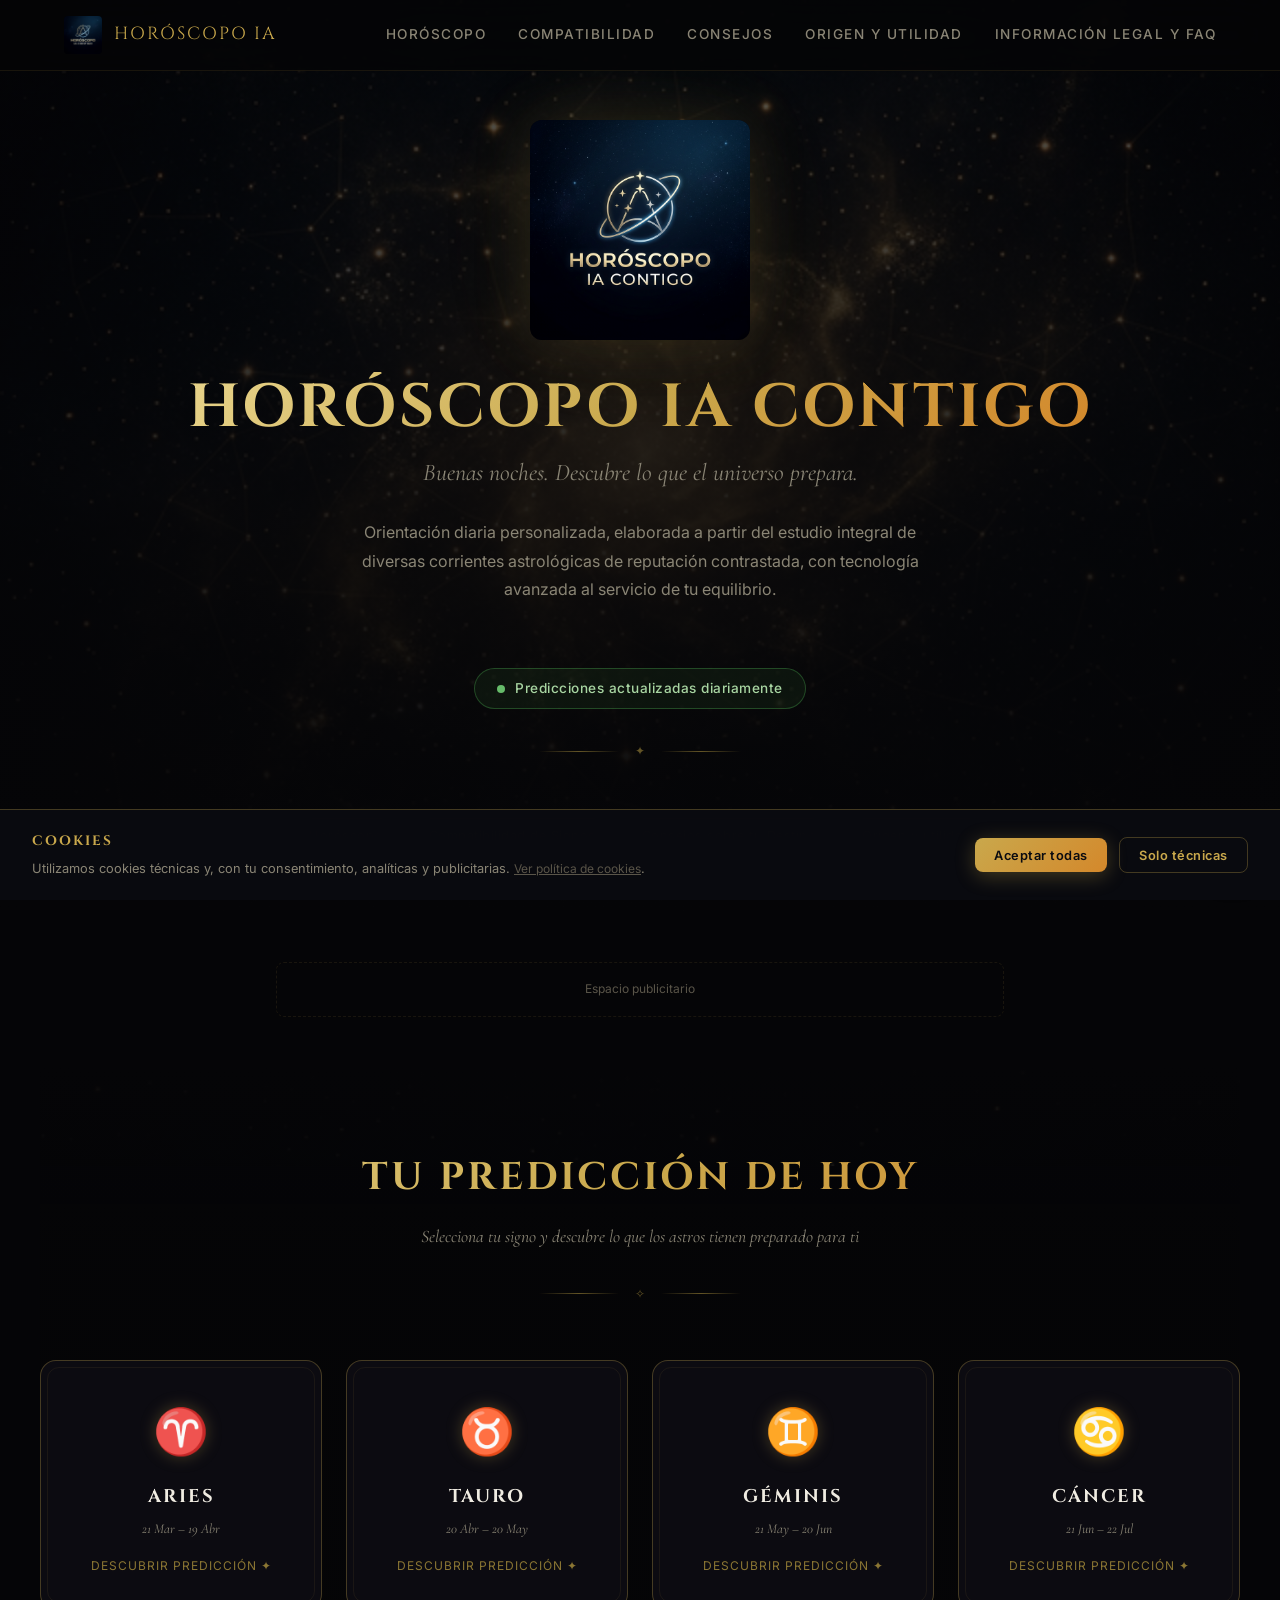
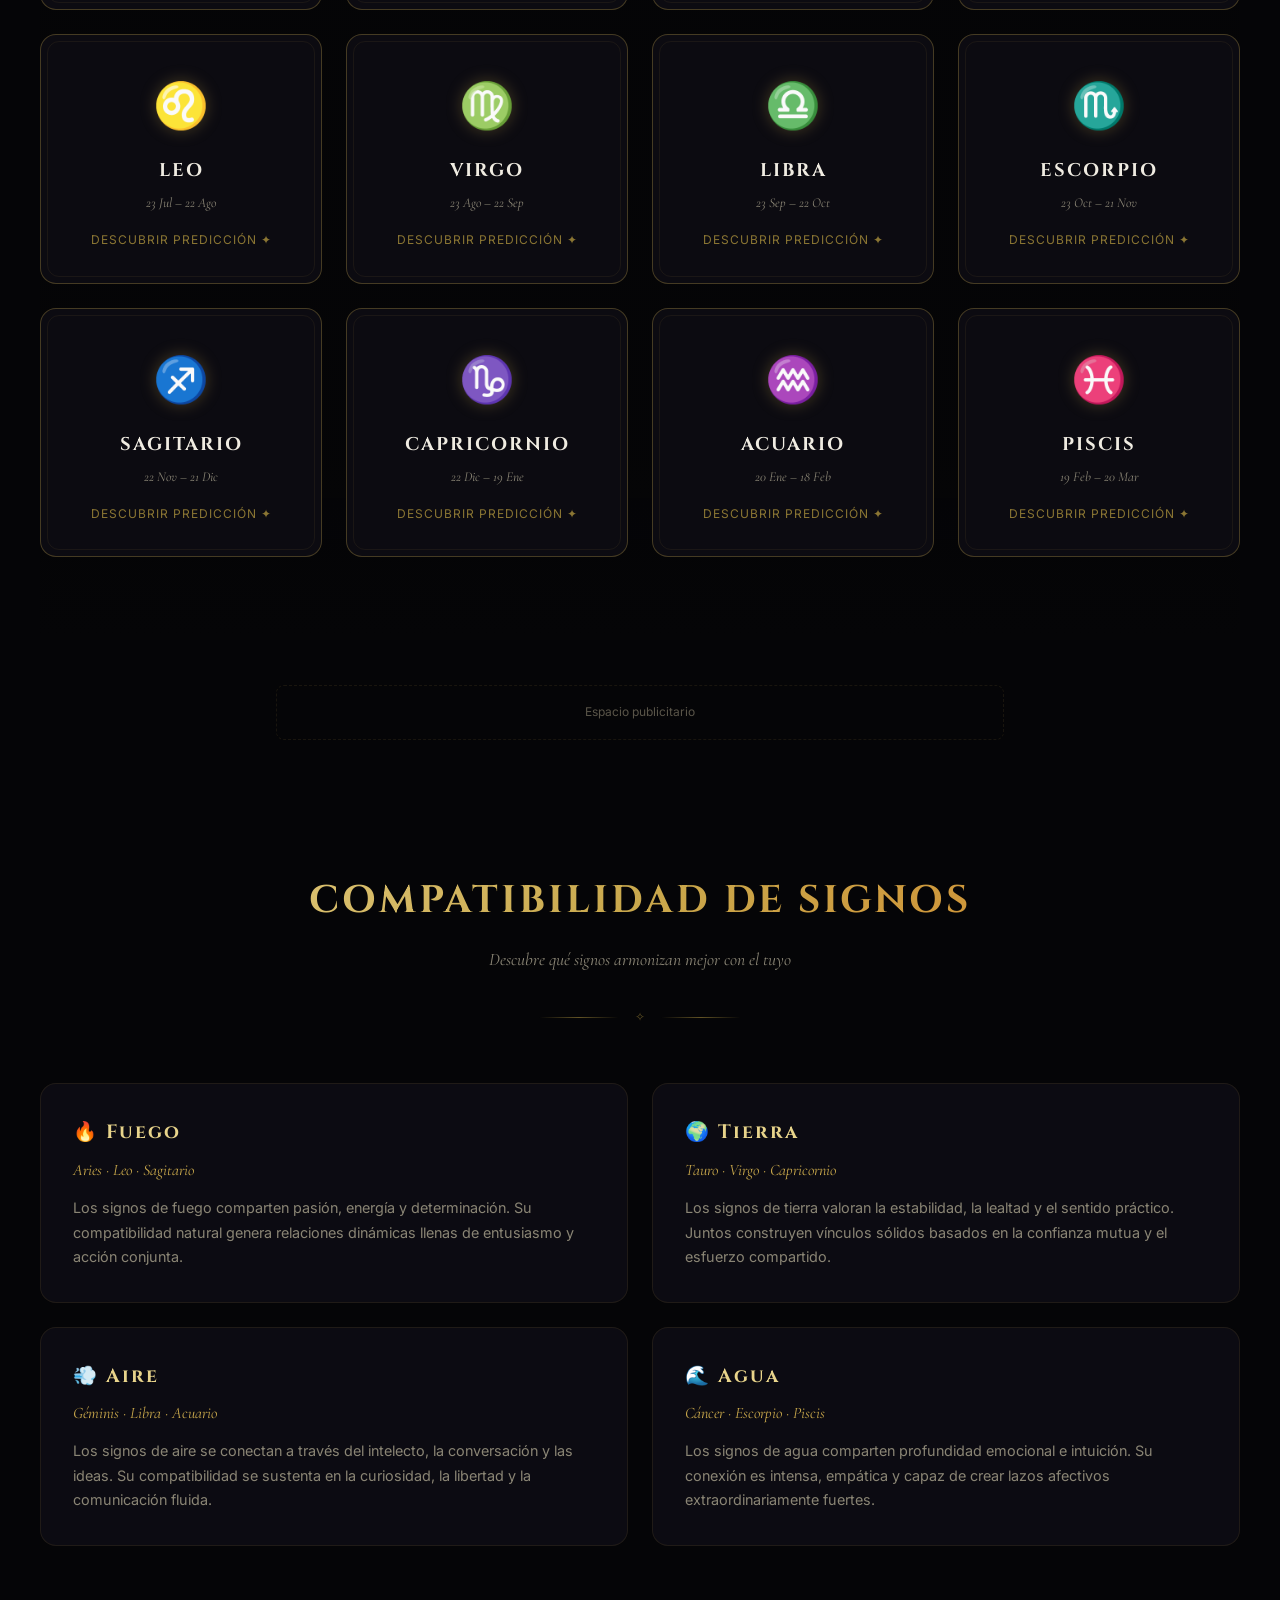
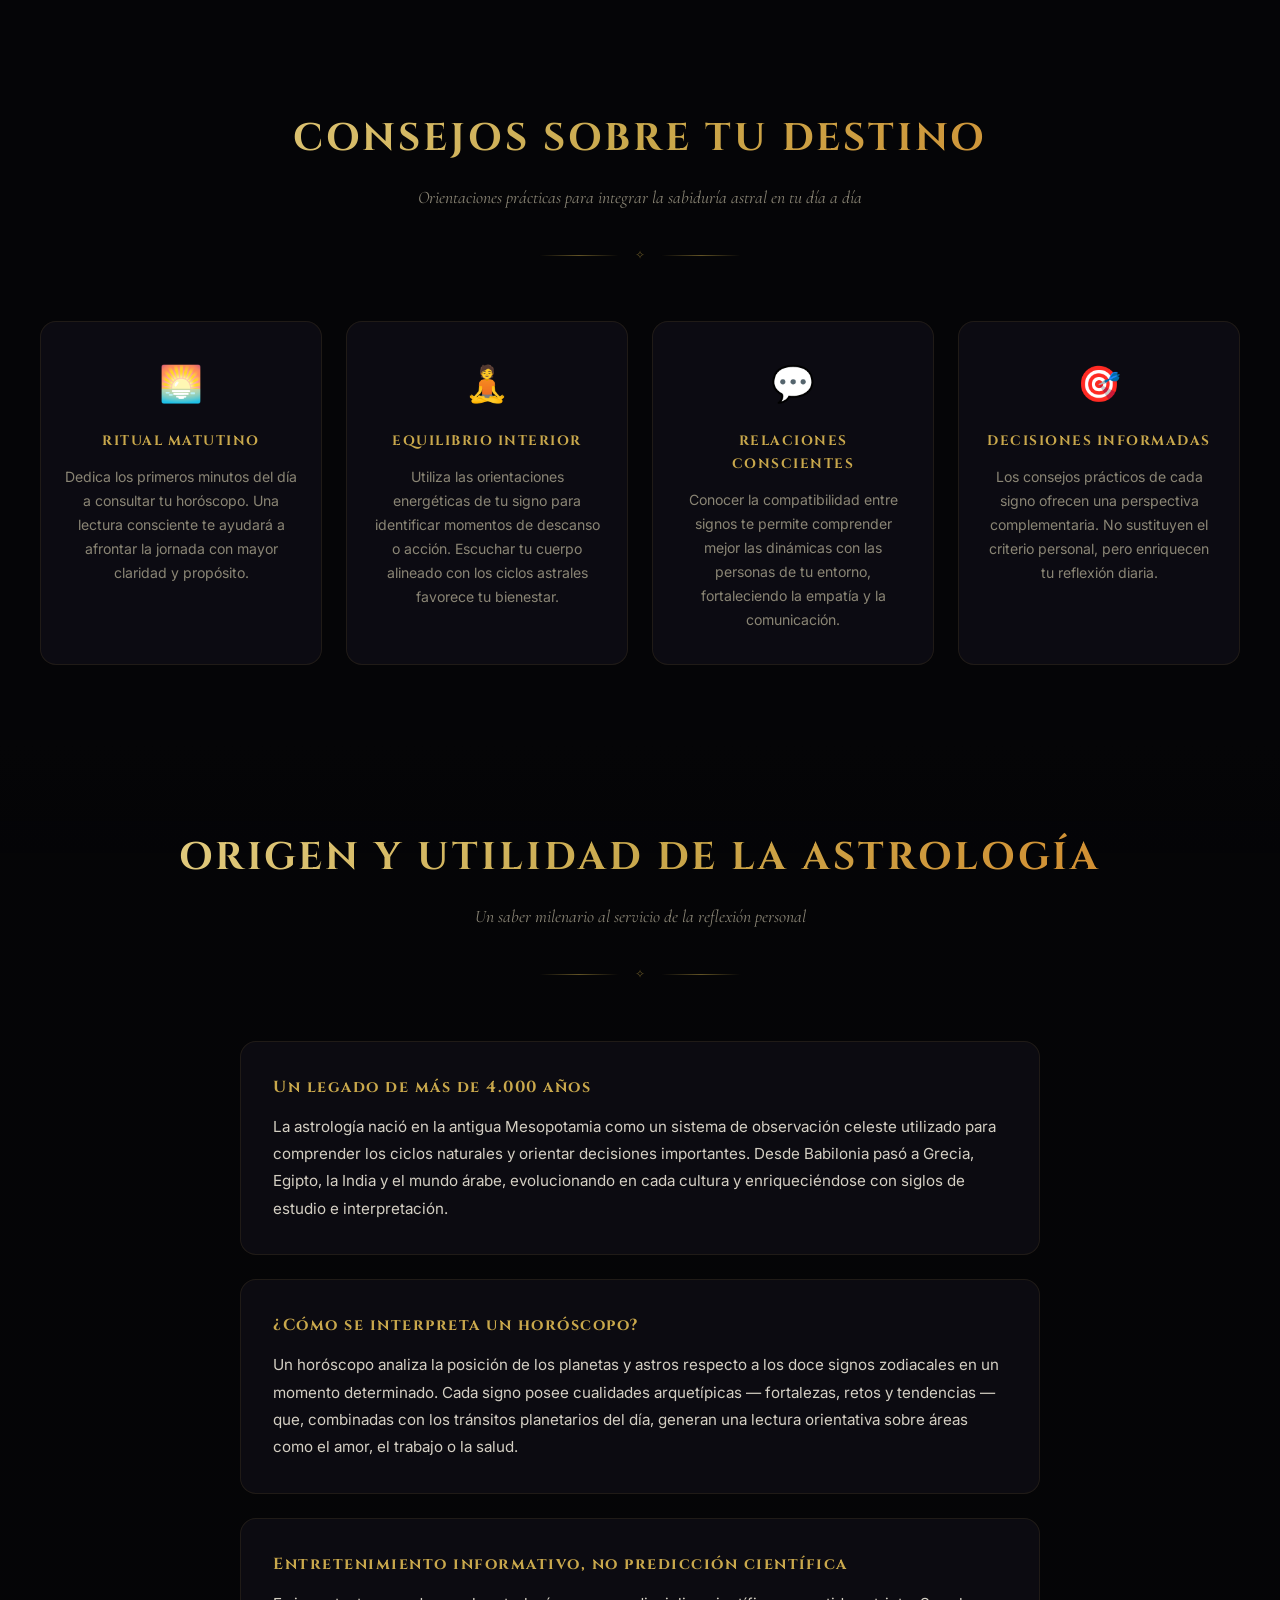
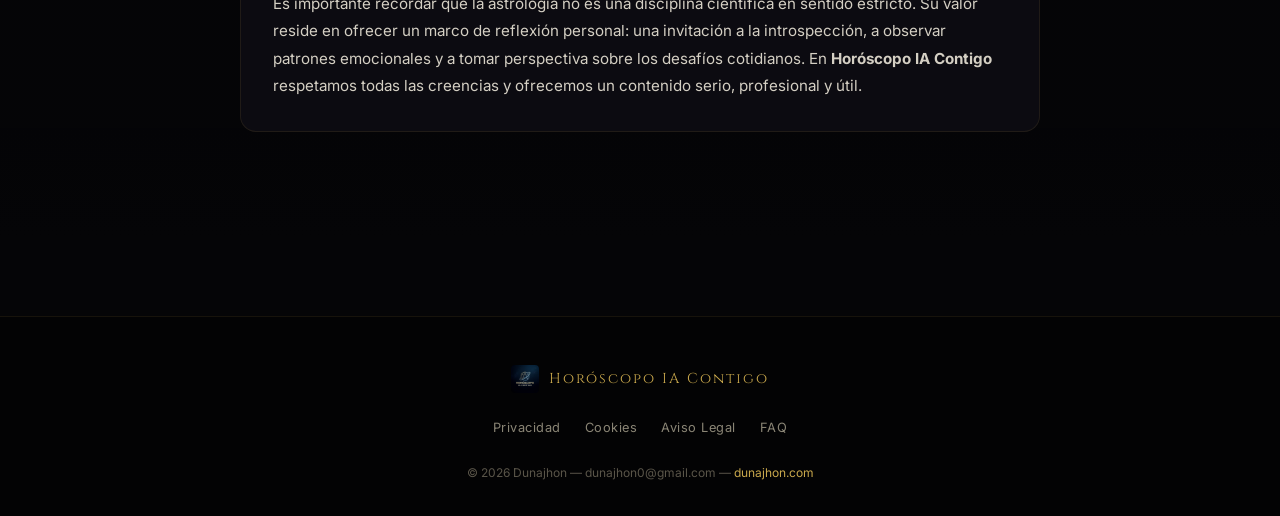
==== index.html @ eaf27533 "Update site files" ====
<!DOCTYPE html>
<html lang="es">

<head>
    <meta charset="UTF-8">
    <meta name="viewport" content="width=device-width, initial-scale=1.0">
    <title>Horóscopo IA Contigo — Tu predicción diaria con inteligencia artificial</title>

    <!-- SEO Meta Tags -->
    <meta name="description"
        content="Descubre tu horóscopo diario con Horóscopo IA Contigo. Predicciones serias de amor, trabajo y salud generadas con inteligencia artificial. Busca tu compatibilidad de signos y consejos sobre tu destino.">
    <meta name="keywords"
        content="horóscopo diario, horóscopo IA, astrología diaria, horóscopo hoy, busca tu compatibilidad de signos, descubre tu futuro ahora, consejos sobre tu destino, predicción horóscopo">
    <meta name="author" content="Dunajhon">
    <meta name="robots" content="index, follow">

    <!-- Open Graph -->
    <meta property="og:title" content="Horóscopo IA Contigo — Descubre tu futuro ahora">
    <meta property="og:description"
        content="Predicciones diarias de amor, trabajo y salud con inteligencia artificial. Busca tu compatibilidad de signos y consejos sobre tu destino.">
    <meta property="og:image" content="https://www.dunajhon.com/assets/images/logo.png">
    <meta property="og:url" content="https://www.dunajhon.com/">
    <meta property="og:type" content="website">
    <meta property="og:locale" content="es_ES">

    <!-- Schema.org JSON-LD -->
    <script type="application/ld+json">
    {
      "@context": "https://schema.org",
      "@type": "WebSite",
      "name": "Horóscopo IA Contigo",
      "url": "https://www.dunajhon.com/",
      "description": "Descubre tu horóscopo diario con predicciones serias de amor, trabajo y salud generadas con inteligencia artificial.",
      "author": { "@type": "Person", "name": "Dunajhon" },
      "potentialAction": {
        "@type": "SearchAction",
        "target": "https://www.dunajhon.com/?s={search_term_string}",
        "query-input": "required name=search_term_string"
      }
    }
    </script>

    <!-- CSS -->
    <link rel="stylesheet" href="assets/css/styles.css">

    <!-- AdSense Placeholder -->
    <!-- <script async src="https://pagead2.googlesyndication.com/pagead/js/adsbygoogle.js?client=ca-pub-3779816940145698" crossorigin="anonymous"></script> -->
</head>

<body>

    <!-- ═══ ANIMATED BACKGROUND ═══ -->
    <div class="page-bg">
        <div class="stars-layer"></div>
        <div class="nebula nebula-1"></div>
        <div class="nebula nebula-2"></div>
        <div class="nebula nebula-3"></div>
    </div>

    <!-- ═══ NAVIGATION ═══ -->
    <header class="site-nav" role="banner">
        <div class="container nav-inner">
            <a href="index.html" class="nav-brand" aria-label="Inicio">
                <img src="assets/images/logo.png" alt="Horóscopo IA Contigo">
                <span>Horóscopo IA</span>
            </a>
            <button class="nav-toggle" id="nav-toggle" aria-label="Abrir menú" aria-expanded="false">☰</button>
            <nav class="nav-links" id="nav-links" aria-label="Navegación principal">
                <a href="#horoscopo">Horóscopo</a>
                <a href="#compatibilidad">Compatibilidad</a>
                <a href="#consejos">Consejos</a>
                <a href="#astrologia">Origen y utilidad</a>
                <a href="faq.html">Información legal y FAQ</a>
            </nav>
        </div>
    </header>

    <!-- ═══ HERO ═══ -->
    <section class="hero" id="hero">
        <img src="assets/images/logo.png" alt="Horóscopo IA Contigo — Logo" class="hero-logo">
        <h1 class="hero-title gold-text">Horóscopo IA Contigo</h1>
        <p class="hero-subtitle" id="dynamic-greeting">Bienvenido a tu espacio astral.</p>
        <p class="hero-desc">
            Orientación diaria personalizada, elaborada a partir del estudio integral de diversas corrientes
            astrológicas de reputación contrastada, con tecnología avanzada al servicio de tu equilibrio.
        </p>
        <div class="daily-badge">
            <span class="badge-dot"></span>
            Predicciones actualizadas diariamente
        </div>
        <div class="ornate-divider">✦</div>
        <div class="keywords-strip">
            <a href="#horoscopo" class="keyword-tag">Horóscopo</a>
            <a href="#compatibilidad" class="keyword-tag">Compatibilidad de Signos</a>
            <a href="#consejos" class="keyword-tag">Consejos sobre tu Destino</a>
            <a href="#astrologia" class="keyword-tag">Origen y utilidad</a>
        </div>
    </section>

    <!-- ═══ AD SLOT ═══ -->
    <div class="ad-slot" aria-hidden="true">Espacio publicitario</div>

    <!-- ═══ HOROSCOPE GRID ═══ -->
    <section class="zodiac-section container" id="horoscopo">
        <div class="section-header">
            <h2 class="gold-text">Tu Predicción de Hoy</h2>
            <p>Selecciona tu signo y descubre lo que los astros tienen preparado para ti</p>
            <div class="ornate-divider">✧</div>
        </div>
        <div class="zodiac-grid" id="zodiac-grid">
            <div class="loading-text">Alineando los astros…</div>
        </div>
    </section>

    <!-- ═══ AD SLOT ═══ -->
    <div class="ad-slot" aria-hidden="true">Espacio publicitario</div>

    <!-- ═══ COMPATIBILIDAD ═══ -->
    <section class="compat-section container" id="compatibilidad">
        <div class="section-header">
            <h2 class="gold-text">Compatibilidad de Signos</h2>
            <p>Descubre qué signos armonizan mejor con el tuyo</p>
            <div class="ornate-divider">✧</div>
        </div>
        <div class="compat-grid">
            <div class="compat-card">
                <h3>🔥 Fuego</h3>
                <p class="compat-signs">Aries · Leo · Sagitario</p>
                <p>Los signos de fuego comparten pasión, energía y determinación. Su compatibilidad natural genera
                    relaciones dinámicas llenas de entusiasmo y acción conjunta.</p>
            </div>
            <div class="compat-card">
                <h3>🌍 Tierra</h3>
                <p class="compat-signs">Tauro · Virgo · Capricornio</p>
                <p>Los signos de tierra valoran la estabilidad, la lealtad y el sentido práctico. Juntos construyen
                    vínculos sólidos basados en la confianza mutua y el esfuerzo compartido.</p>
            </div>
            <div class="compat-card">
                <h3>💨 Aire</h3>
                <p class="compat-signs">Géminis · Libra · Acuario</p>
                <p>Los signos de aire se conectan a través del intelecto, la conversación y las ideas. Su compatibilidad
                    se sustenta en la curiosidad, la libertad y la comunicación fluida.</p>
            </div>
            <div class="compat-card">
                <h3>🌊 Agua</h3>
                <p class="compat-signs">Cáncer · Escorpio · Piscis</p>
                <p>Los signos de agua comparten profundidad emocional e intuición. Su conexión es intensa, empática y
                    capaz de crear lazos afectivos extraordinariamente fuertes.</p>
            </div>
        </div>
    </section>

    <!-- ═══ CONSEJOS & DESTINO ═══ -->
    <section class="advice-section container" id="consejos">
        <div class="section-header">
            <h2 class="gold-text">Consejos sobre tu Destino</h2>
            <p>Orientaciones prácticas para integrar la sabiduría astral en tu día a día</p>
            <div class="ornate-divider">✧</div>
        </div>
        <div class="advice-grid">
            <div class="advice-card">
                <span class="advice-icon">🌅</span>
                <h4>Ritual Matutino</h4>
                <p>Dedica los primeros minutos del día a consultar tu horóscopo. Una lectura consciente te ayudará a
                    afrontar la jornada con mayor claridad y propósito.</p>
            </div>
            <div class="advice-card">
                <span class="advice-icon">🧘</span>
                <h4>Equilibrio Interior</h4>
                <p>Utiliza las orientaciones energéticas de tu signo para identificar momentos de descanso o acción.
                    Escuchar tu cuerpo alineado con los ciclos astrales favorece tu bienestar.</p>
            </div>
            <div class="advice-card">
                <span class="advice-icon">💬</span>
                <h4>Relaciones Conscientes</h4>
                <p>Conocer la compatibilidad entre signos te permite comprender mejor las dinámicas con las personas de
                    tu entorno, fortaleciendo la empatía y la comunicación.</p>
            </div>
            <div class="advice-card">
                <span class="advice-icon">🎯</span>
                <h4>Decisiones Informadas</h4>
                <p>Los consejos prácticos de cada signo ofrecen una perspectiva complementaria. No sustituyen el
                    criterio personal, pero enriquecen tu reflexión diaria.</p>
            </div>
        </div>
    </section>

    <!-- ═══ ASTROLOGÍA: ORIGEN Y UTILIDAD ═══ -->
    <section class="astrology-section" id="astrologia">
        <div class="container">
            <div class="section-header">
                <h2 class="gold-text">Origen y Utilidad de la Astrología</h2>
                <p>Un saber milenario al servicio de la reflexión personal</p>
                <div class="ornate-divider">✧</div>
            </div>
            <div class="astrology-content">
                <div class="astrology-block">
                    <h3>Un legado de más de 4.000 años</h3>
                    <p>La astrología nació en la antigua Mesopotamia como un sistema de observación celeste utilizado
                        para comprender los ciclos naturales y orientar decisiones importantes. Desde Babilonia pasó a
                        Grecia, Egipto, la India y el mundo árabe, evolucionando en cada cultura y enriqueciéndose con
                        siglos de estudio e interpretación.</p>
                </div>
                <div class="astrology-block">
                    <h3>¿Cómo se interpreta un horóscopo?</h3>
                    <p>Un horóscopo analiza la posición de los planetas y astros respecto a los doce signos zodiacales
                        en un momento determinado. Cada signo posee cualidades arquetípicas — fortalezas, retos y
                        tendencias — que, combinadas con los tránsitos planetarios del día, generan una lectura
                        orientativa sobre áreas como el amor, el trabajo o la salud.</p>
                </div>
                <div class="astrology-block">
                    <h3>Entretenimiento informativo, no predicción científica</h3>
                    <p>Es importante recordar que la astrología no es una disciplina científica en sentido estricto. Su
                        valor reside en ofrecer un marco de reflexión personal: una invitación a la introspección, a
                        observar patrones emocionales y a tomar perspectiva sobre los desafíos cotidianos. En
                        <strong>Horóscopo IA Contigo</strong> respetamos todas las creencias y ofrecemos un contenido
                        serio, profesional y útil.
                    </p>
                </div>
            </div>
        </div>
    </section>

    <!-- ═══ HOROSCOPE MODAL ═══ -->
    <div id="horoscope-modal" class="modal-overlay hidden" role="dialog" aria-hidden="true"
        aria-label="Lectura del horóscopo">
        <div class="modal-panel ornate-frame">
            <button class="modal-close" id="close-modal" aria-label="Cerrar">✕</button>
            <div class="modal-head">
                <span class="modal-sign-icon" id="modal-icon"></span>
                <h2 class="gold-text" id="modal-sign-name">Signo</h2>
                <div class="modal-date-str" id="modal-date">Fecha</div>
            </div>
            <div id="modal-body">
                <!-- Injected by JS -->
            </div>
            <div class="modal-footer-actions">
                <button class="btn btn-ghost" id="check-compatibility">✦ Ver compatibilidad (Próximamente)</button>
            </div>
        </div>
    </div>

    <!-- ═══ AUDIO PLAYER (expanded panel) ═══ -->
    <div class="music-panel" id="music-panel">
        <button class="music-panel-toggle" id="music-panel-toggle" aria-label="Abrir reproductor" title="Reproductor">
            <svg xmlns="http://www.w3.org/2000/svg" width="20" height="20" viewBox="0 0 24 24" fill="none"
                stroke="currentColor" stroke-width="2" stroke-linecap="round" stroke-linejoin="round">
                <path d="M9 18V5l12-2v13" />
                <circle cx="6" cy="18" r="3" />
                <circle cx="18" cy="16" r="3" />
            </svg>
        </button>
        <div class="music-panel-body" id="music-panel-body">
            <div class="music-info">
                <span class="music-track-name">Frozen — Ambiente</span>
            </div>
            <div class="music-controls">
                <button class="music-play-btn" id="music-toggle" aria-label="Reproducir">
                    <svg id="music-icon-play" xmlns="http://www.w3.org/2000/svg" width="22" height="22"
                        viewBox="0 0 24 24" fill="currentColor" stroke="none">
                        <polygon points="5 3 19 12 5 21 5 3" />
                    </svg>
                    <svg id="music-icon-pause" xmlns="http://www.w3.org/2000/svg" width="22" height="22"
                        viewBox="0 0 24 24" fill="currentColor" stroke="none" style="display:none">
                        <rect x="6" y="4" width="4" height="16" />
                        <rect x="14" y="4" width="4" height="16" />
                    </svg>
                </button>
                <div class="music-volume">
                    <svg xmlns="http://www.w3.org/2000/svg" width="16" height="16" viewBox="0 0 24 24" fill="none"
                        stroke="currentColor" stroke-width="2" stroke-linecap="round" stroke-linejoin="round">
                        <polygon points="11 5 6 9 2 9 2 15 6 15 11 19 11 5" />
                        <path d="M19.07 4.93a10 10 0 0 1 0 14.14" />
                        <path d="M15.54 8.46a5 5 0 0 1 0 7.07" />
                    </svg>
                    <input type="range" id="volume-slider" min="0" max="100" value="35" class="volume-range"
                        aria-label="Volumen">
                </div>
            </div>
        </div>
    </div>
    <audio id="ambient-audio" preload="metadata" loop>
        <source src="assets/audio/Frozen.mp3" type="audio/mpeg">
    </audio>

    <!-- ═══ COOKIE BANNER ═══ -->
    <div id="cookie-banner" class="cookie-banner hidden" role="alert">
        <div class="cookie-text">
            <h4>COOKIES</h4>
            <p>Utilizamos cookies técnicas y, con tu consentimiento, analíticas y publicitarias. <a href="cookies.html"
                    class="cookie-link">Ver política de cookies</a>.</p>
        </div>
        <div class="cookie-actions">
            <button class="btn btn-gold" id="accept-cookies">Aceptar todas</button>
            <button class="btn btn-ghost" id="reject-cookies">Solo técnicas</button>
        </div>
    </div>

    <!-- ═══ FOOTER ═══ -->
    <footer class="site-footer" id="footer">
        <div class="container footer-inner">
            <div class="footer-brand">
                <img src="assets/images/logo.png" alt="Logo">
                <span>Horóscopo IA Contigo</span>
            </div>
            <nav class="footer-nav" aria-label="Enlaces legales">
                <a href="privacidad.html">Privacidad</a>
                <a href="cookies.html">Cookies</a>
                <a href="aviso-legal.html">Aviso Legal</a>
                <a href="faq.html">FAQ</a>
            </nav>
            <p class="footer-copy">&copy; <span id="current-year"></span> Dunajhon — dunajhon0@gmail.com — <a
                    href="https://www.dunajhon.com">dunajhon.com</a></p>
        </div>
    </footer>

    <!-- Scripts -->
    <script src="assets/js/horoscope.js"></script>
    <script src="assets/js/app.js"></script>
</body>

</html>
---- assets/css/styles.css ----
/*
 * ════════════════════════════════════════════════════════════════
 * Horóscopo IA Contigo — Premium Stylesheet
 * Aesthetic: Dark mystical, gold/amber accents, ornate borders,
 * constellation graphics, tarot-card UI panels.
 * Inspired by: entorno.png, entorno2.png, entorno3.png
 * ════════════════════════════════════════════════════════════════
 */

/* ── Google Fonts Import ─────────────────────────────────────── */
@import url('https://fonts.googleapis.com/css2?family=Cinzel:wght@400;600;700&family=Cormorant+Garamond:ital,wght@0,400;0,600;0,700;1,400&family=Inter:wght@300;400;500;600&display=swap');

/* ── CSS Custom Properties ────────────────────────────────────── */
:root {
    /* Backgrounds */
    --bg-void: #050507;
    --bg-deep: #0a0b10;
    --bg-card: rgba(15, 14, 20, 0.85);
    --bg-card-hover: rgba(25, 22, 35, 0.95);
    --bg-glass: rgba(20, 18, 28, 0.7);

    /* Gold / Amber Palette (inspired by references) */
    --gold: #c9a84c;
    --gold-light: #e8d48b;
    --gold-dim: #8b7633;
    --amber: #d4882b;
    --amber-glow: rgba(212, 136, 43, 0.25);
    --orange-accent: #e8923a;

    /* Text */
    --text-bright: #f0ece2;
    --text-primary: #d4cfc3;
    --text-muted: #8a8575;
    --text-dim: #5a5549;

    /* Borders */
    --border-gold: rgba(201, 168, 76, 0.3);
    --border-subtle: rgba(201, 168, 76, 0.1);
    --border-ornate: rgba(201, 168, 76, 0.5);

    /* Fonts */
    --font-display: 'Cinzel', serif;
    --font-serif: 'Cormorant Garamond', serif;
    --font-body: 'Inter', sans-serif;

    /* Transitions */
    --ease-out: cubic-bezier(0.25, 0.8, 0.25, 1);
    --transition: all 0.4s var(--ease-out);
}

/* ── Reset ──────────────────────────────────────────────────── */
*,
*::before,
*::after {
    margin: 0;
    padding: 0;
    box-sizing: border-box;
}

html {
    scroll-behavior: smooth;
}

body {
    font-family: var(--font-body);
    background: var(--bg-void);
    color: var(--text-primary);
    line-height: 1.7;
    overflow-x: hidden;
    -webkit-font-smoothing: antialiased;
    -moz-osx-font-smoothing: grayscale;
}

a {
    color: var(--gold);
    text-decoration: none;
    transition: color 0.3s;
}

a:hover {
    color: var(--gold-light);
}

img {
    max-width: 100%;
    height: auto;
}

ul {
    list-style: none;
}

/* ── Utilities ─────────────────────────────────────────────── */
.container {
    max-width: 1200px;
    margin: 0 auto;
    padding: 0 1.5rem;
}

.text-center {
    text-align: center;
}

.hidden {
    display: none !important;
}

.sr-only {
    position: absolute;
    width: 1px;
    height: 1px;
    padding: 0;
    margin: -1px;
    overflow: hidden;
    clip: rect(0, 0, 0, 0);
    border: 0;
}

/* ── Animated background ──────────────────────────────────── */
.page-bg {
    position: fixed;
    inset: 0;
    z-index: -10;
    overflow: hidden;
    background: var(--bg-void);
}

/* Stars Layer */
.stars-layer {
    position: absolute;
    inset: 0;
    background-image:
        radial-gradient(1px 1px at 10% 20%, rgba(232, 210, 139, 0.7) 0%, transparent 100%),
        radial-gradient(1px 1px at 30% 60%, rgba(232, 210, 139, 0.5) 0%, transparent 100%),
        radial-gradient(1.5px 1.5px at 50% 10%, rgba(232, 210, 139, 0.8) 0%, transparent 100%),
        radial-gradient(1px 1px at 70% 80%, rgba(232, 210, 139, 0.4) 0%, transparent 100%),
        radial-gradient(1px 1px at 85% 30%, rgba(232, 210, 139, 0.6) 0%, transparent 100%),
        radial-gradient(1.5px 1.5px at 20% 90%, rgba(232, 210, 139, 0.5) 0%, transparent 100%),
        radial-gradient(1px 1px at 60% 40%, rgba(232, 210, 139, 0.3) 0%, transparent 100%),
        radial-gradient(1px 1px at 90% 55%, rgba(232, 210, 139, 0.6) 0%, transparent 100%),
        radial-gradient(1px 1px at 40% 75%, rgba(232, 210, 139, 0.4) 0%, transparent 100%),
        radial-gradient(1.5px 1.5px at 75% 15%, rgba(232, 210, 139, 0.7) 0%, transparent 100%);
    animation: twinkle 8s ease-in-out infinite alternate;
}

@keyframes twinkle {
    0% {
        opacity: 0.6;
    }

    50% {
        opacity: 1;
    }

    100% {
        opacity: 0.7;
    }
}

/* Nebula Glows */
.nebula {
    position: absolute;
    border-radius: 50%;
    filter: blur(100px);
    pointer-events: none;
}

.nebula-1 {
    width: 600px;
    height: 600px;
    top: -15%;
    left: -10%;
    background: radial-gradient(circle, rgba(201, 168, 76, 0.08), transparent 70%);
}

.nebula-2 {
    width: 500px;
    height: 500px;
    bottom: -10%;
    right: -5%;
    background: radial-gradient(circle, rgba(212, 136, 43, 0.06), transparent 70%);
}

.nebula-3 {
    width: 400px;
    height: 400px;
    top: 40%;
    left: 50%;
    transform: translateX(-50%);
    background: radial-gradient(circle, rgba(201, 168, 76, 0.04), transparent 70%);
}

/* ── Ornate Decorative Corners (inspired by entorno2.png) ─── */
.ornate-frame {
    position: relative;
}

.ornate-frame::before,
.ornate-frame::after {
    content: '✦';
    position: absolute;
    font-size: 0.75rem;
    color: var(--gold-dim);
    opacity: 0.6;
}

.ornate-frame::before {
    top: 8px;
    left: 12px;
}

.ornate-frame::after {
    top: 8px;
    right: 12px;
}

/* ── Gold Gradient Text ──────────────────────────────────── */
.gold-text {
    background: linear-gradient(135deg, var(--gold-light), var(--gold), var(--amber));
    -webkit-background-clip: text;
    -webkit-text-fill-color: transparent;
    background-clip: text;
}

/* ══════════════════════════════════════════════════════════════
   NAVIGATION
   ══════════════════════════════════════════════════════════════ */
.site-nav {
    position: fixed;
    top: 0;
    left: 0;
    right: 0;
    z-index: 100;
    background: rgba(5, 5, 7, 0.85);
    backdrop-filter: blur(20px);
    -webkit-backdrop-filter: blur(20px);
    border-bottom: 1px solid var(--border-subtle);
    transition: background 0.3s;
}

.nav-inner {
    display: flex;
    justify-content: space-between;
    align-items: center;
    height: 70px;
}

.nav-brand {
    display: flex;
    align-items: center;
    gap: 0.75rem;
    text-decoration: none;
}

.nav-brand img {
    height: 38px;
    width: auto;
    border-radius: 4px;
}

.nav-brand span {
    font-family: var(--font-display);
    font-size: 1.1rem;
    color: var(--gold);
    letter-spacing: 2px;
    text-transform: uppercase;
}

.nav-links {
    display: flex;
    gap: 2rem;
    align-items: center;
}

.nav-links a {
    font-family: var(--font-body);
    font-size: 0.85rem;
    font-weight: 500;
    color: var(--text-muted);
    text-transform: uppercase;
    letter-spacing: 1.5px;
    transition: var(--transition);
    position: relative;
}

.nav-links a::after {
    content: '';
    position: absolute;
    bottom: -4px;
    left: 0;
    width: 0%;
    height: 1px;
    background: var(--gold);
    transition: width 0.3s var(--ease-out);
}

.nav-links a:hover {
    color: var(--gold);
}

.nav-links a:hover::after {
    width: 100%;
}

/* Mobile Nav Toggle */
.nav-toggle {
    display: none;
    background: none;
    border: 1px solid var(--border-gold);
    color: var(--gold);
    padding: 0.4rem 0.6rem;
    border-radius: 4px;
    cursor: pointer;
    font-size: 1.2rem;
}

/* ══════════════════════════════════════════════════════════════
   HERO SECTION
   ══════════════════════════════════════════════════════════════ */
.hero {
    min-height: 100vh;
    display: flex;
    flex-direction: column;
    justify-content: center;
    align-items: center;
    text-align: center;
    padding: 120px 1.5rem 60px;
    position: relative;
    background: url('../images/astral-bg.png') center center / cover no-repeat;
}

.hero::before {
    content: '';
    position: absolute;
    inset: 0;
    background: linear-gradient(180deg, rgba(5, 5, 7, 0.65) 0%, rgba(5, 5, 7, 0.85) 50%, var(--bg-void) 100%);
    z-index: 0;
}

.hero>* {
    position: relative;
    z-index: 1;
}

.hero-logo {
    width: 220px;
    height: auto;
    margin-bottom: 2rem;
    border-radius: 12px;
    box-shadow: 0 0 60px rgba(201, 168, 76, 0.15), 0 0 120px rgba(201, 168, 76, 0.05);
    animation: floatLogo 6s ease-in-out infinite;
}

@keyframes floatLogo {

    0%,
    100% {
        transform: translateY(0);
    }

    50% {
        transform: translateY(-12px);
    }
}

.hero-title {
    font-family: var(--font-display);
    font-size: clamp(2.2rem, 5vw, 3.8rem);
    font-weight: 700;
    letter-spacing: 3px;
    text-transform: uppercase;
    line-height: 1.2;
    margin-bottom: 0.5rem;
}

.hero-subtitle {
    font-family: var(--font-serif);
    font-size: clamp(1.1rem, 2.5vw, 1.5rem);
    font-style: italic;
    color: var(--text-muted);
    margin-bottom: 1.5rem;
    font-weight: 400;
}

.hero-desc {
    max-width: 600px;
    font-size: 1rem;
    color: var(--text-muted);
    margin-bottom: 2.5rem;
    line-height: 1.8;
}

/* Ornate Divider */
.ornate-divider {
    display: flex;
    align-items: center;
    justify-content: center;
    gap: 1rem;
    margin: 2rem 0;
    color: var(--gold-dim);
    font-size: 0.75rem;
    opacity: 0.7;
}

.ornate-divider::before,
.ornate-divider::after {
    content: '';
    width: 80px;
    height: 1px;
    background: linear-gradient(90deg, transparent, var(--gold-dim), transparent);
}

/* Keywords Highlight Section */
.keywords-strip {
    display: flex;
    flex-wrap: wrap;
    justify-content: center;
    gap: 0.75rem;
    margin-top: 1.5rem;
}

.keyword-tag {
    padding: 0.4rem 1rem;
    border: 1px solid var(--border-gold);
    border-radius: 20px;
    font-size: 0.8rem;
    color: var(--gold);
    font-family: var(--font-body);
    letter-spacing: 0.5px;
    transition: var(--transition);
    cursor: pointer;
    text-decoration: none;
    display: inline-block;
}

a.keyword-tag:hover {
    background: var(--amber-glow);
    border-color: var(--gold);
    color: var(--gold-light);
    transform: translateY(-2px);
}

/* ══════════════════════════════════════════════════════════════
   ZODIAC GRID SECTION
   ══════════════════════════════════════════════════════════════ */
.zodiac-section {
    padding: 5rem 0;
    position: relative;
    background: url('../images/astral-bg.png') center 30% / cover no-repeat fixed;
}

.zodiac-section::before {
    content: '';
    position: absolute;
    inset: 0;
    background: linear-gradient(180deg, var(--bg-void) 0%, rgba(5, 5, 7, 0.75) 15%, rgba(5, 5, 7, 0.75) 85%, var(--bg-void) 100%);
    z-index: 0;
}

.zodiac-section>* {
    position: relative;
    z-index: 1;
}

.section-header {
    text-align: center;
    margin-bottom: 3.5rem;
}

.section-header h2 {
    font-family: var(--font-display);
    font-size: clamp(1.6rem, 3vw, 2.4rem);
    letter-spacing: 3px;
    text-transform: uppercase;
    margin-bottom: 0.75rem;
}

.section-header p {
    color: var(--text-muted);
    font-family: var(--font-serif);
    font-size: 1.1rem;
    font-style: italic;
}

.zodiac-grid {
    display: grid;
    grid-template-columns: repeat(4, 1fr);
    gap: 1.5rem;
}

/* ── Zodiac Card (Tarot-style, inspired by entorno2.png) ──── */
.zodiac-card {
    position: relative;
    background: var(--bg-card);
    border: 1px solid var(--border-gold);
    border-radius: 16px;
    padding: 2rem 1.5rem;
    text-align: center;
    cursor: pointer;
    transition: var(--transition);
    overflow: hidden;
}

/* Inner glow on hover */
.zodiac-card::before {
    content: '';
    position: absolute;
    inset: 0;
    background: radial-gradient(circle at 50% 0%, rgba(201, 168, 76, 0.08) 0%, transparent 60%);
    opacity: 0;
    transition: opacity 0.5s;
}

/* Ornate corner markers */
.zodiac-card::after {
    content: '';
    position: absolute;
    inset: 6px;
    border: 1px solid rgba(201, 168, 76, 0.08);
    border-radius: 12px;
    pointer-events: none;
    transition: border-color 0.4s;
}

.zodiac-card:hover {
    transform: translateY(-8px);
    border-color: var(--gold);
    background: var(--bg-card-hover);
    box-shadow:
        0 20px 40px rgba(0, 0, 0, 0.5),
        0 0 30px rgba(201, 168, 76, 0.1),
        inset 0 1px 0 rgba(201, 168, 76, 0.1);
}

.zodiac-card:hover::before {
    opacity: 1;
}

.zodiac-card:hover::after {
    border-color: rgba(201, 168, 76, 0.15);
}

.zodiac-card:focus-visible {
    outline: 2px solid var(--gold);
    outline-offset: 4px;
}

.card-icon {
    font-size: 2.8rem;
    margin-bottom: 0.75rem;
    display: block;
    filter: drop-shadow(0 0 8px rgba(201, 168, 76, 0.3));
    transition: transform 0.4s var(--ease-out);
}

.zodiac-card:hover .card-icon {
    transform: scale(1.15);
}

.card-name {
    font-family: var(--font-display);
    font-size: 1.15rem;
    color: var(--text-bright);
    letter-spacing: 2px;
    text-transform: uppercase;
    margin-bottom: 0.3rem;
}

.card-dates {
    font-family: var(--font-serif);
    font-size: 0.85rem;
    color: var(--text-muted);
    font-style: italic;
}

.card-cta {
    display: block;
    margin-top: 1rem;
    font-size: 0.75rem;
    color: var(--gold-dim);
    letter-spacing: 1px;
    text-transform: uppercase;
    transition: color 0.3s;
}

.zodiac-card:hover .card-cta {
    color: var(--gold);
}

/* ══════════════════════════════════════════════════════════════
   MODAL (Expanded Horoscope View)
   ══════════════════════════════════════════════════════════════ */
.modal-overlay {
    position: fixed;
    inset: 0;
    z-index: 200;
    background: rgba(3, 3, 5, 0.92);
    backdrop-filter: blur(10px);
    display: flex;
    justify-content: center;
    align-items: center;
    padding: 1rem;
    opacity: 1;
    transition: opacity 0.35s;
}

.modal-overlay.hidden {
    opacity: 0;
    pointer-events: none;
}

.modal-panel {
    background: var(--bg-deep);
    background-image: url('../images/astral-bg.png');
    background-size: cover;
    background-position: center;
    background-blend-mode: overlay;
    border: 1px solid var(--border-ornate);
    border-radius: 20px;
    max-width: 680px;
    width: 100%;
    max-height: 90vh;
    overflow-y: auto;
    padding: 2.5rem;
    position: relative;
    box-shadow: 0 0 60px rgba(201, 168, 76, 0.08), 0 30px 60px rgba(0, 0, 0, 0.5);
    transform: scale(1) translateY(0);
    transition: transform 0.4s var(--ease-out);
}

.modal-panel::before {
    content: '';
    position: absolute;
    inset: 0;
    background: rgba(10, 11, 16, 0.88);
    border-radius: 20px;
    z-index: 0;
}

.modal-panel>* {
    position: relative;
    z-index: 1;
}

.modal-overlay.hidden .modal-panel {
    transform: scale(0.92) translateY(20px);
}

.modal-close {
    position: absolute;
    top: 1.25rem;
    right: 1.5rem;
    background: none;
    border: 1px solid var(--border-gold);
    color: var(--gold);
    width: 36px;
    height: 36px;
    border-radius: 50%;
    font-size: 1.2rem;
    cursor: pointer;
    transition: var(--transition);
    display: flex;
    align-items: center;
    justify-content: center;
}

.modal-close:hover {
    background: var(--amber-glow);
    border-color: var(--gold);
}

.modal-head {
    text-align: center;
    padding-bottom: 1.5rem;
    margin-bottom: 1.5rem;
    border-bottom: 1px solid var(--border-subtle);
}

.modal-sign-icon {
    font-size: 3rem;
    display: block;
    margin-bottom: 0.5rem;
    filter: drop-shadow(0 0 15px rgba(201, 168, 76, 0.3));
}

.modal-head h2 {
    font-family: var(--font-display);
    font-size: 2rem;
    letter-spacing: 3px;
    text-transform: uppercase;
}

.modal-date-str {
    font-family: var(--font-serif);
    font-style: italic;
    color: var(--text-muted);
    margin-top: 0.25rem;
}

/* Horoscope Data Blocks */
.reading-block {
    margin-bottom: 1.5rem;
}

.reading-block h4 {
    font-family: var(--font-display);
    font-size: 0.9rem;
    color: var(--gold);
    letter-spacing: 2px;
    text-transform: uppercase;
    margin-bottom: 0.5rem;
    display: flex;
    align-items: center;
    gap: 0.5rem;
}

.reading-block p {
    color: var(--text-primary);
    font-size: 0.95rem;
    line-height: 1.8;
}

.quote-block {
    margin-top: 2rem;
    padding: 1.25rem 1.5rem;
    border-left: 3px solid var(--gold);
    background: rgba(201, 168, 76, 0.04);
    border-radius: 0 12px 12px 0;
    font-family: var(--font-serif);
    font-style: italic;
    font-size: 1.1rem;
    color: var(--gold-light);
    text-align: center;
}

.modal-footer-actions {
    margin-top: 2rem;
    text-align: center;
}

/* ══════════════════════════════════════════════════════════════
   BUTTONS
   ══════════════════════════════════════════════════════════════ */
.btn {
    display: inline-flex;
    align-items: center;
    justify-content: center;
    gap: 0.5rem;
    padding: 0.8rem 1.8rem;
    border-radius: 8px;
    font-family: var(--font-body);
    font-weight: 600;
    font-size: 0.9rem;
    cursor: pointer;
    transition: var(--transition);
    border: none;
    text-decoration: none;
    letter-spacing: 0.5px;
}

.btn-gold {
    background: linear-gradient(135deg, var(--gold), var(--amber));
    color: #0a0b10;
    box-shadow: 0 4px 20px rgba(201, 168, 76, 0.3);
}

.btn-gold:hover {
    box-shadow: 0 6px 30px rgba(201, 168, 76, 0.5);
    transform: translateY(-2px);
}

.btn-ghost {
    background: transparent;
    border: 1px solid var(--border-gold);
    color: var(--gold);
}

.btn-ghost:hover {
    background: var(--amber-glow);
    transform: translateY(-2px);
}

.btn:disabled {
    opacity: 0.4;
    cursor: not-allowed;
    transform: none !important;
}

/* ══════════════════════════════════════════════════════════════
   DAILY BADGE
   ══════════════════════════════════════════════════════════════ */
.daily-badge {
    display: inline-flex;
    align-items: center;
    gap: 0.6rem;
    margin-top: 1.5rem;
    padding: 0.5rem 1.4rem;
    border: 1px solid rgba(76, 175, 80, 0.35);
    border-radius: 30px;
    font-size: 0.85rem;
    font-weight: 500;
    color: #a8d5a2;
    letter-spacing: 0.5px;
    background: rgba(76, 175, 80, 0.08);
}

.badge-dot {
    width: 8px;
    height: 8px;
    border-radius: 50%;
    background: #66bb6a;
    display: inline-block;
    animation: dotPulse 2s ease-in-out infinite;
}

@keyframes dotPulse {

    0%,
    100% {
        opacity: 1;
        box-shadow: 0 0 4px #66bb6a;
    }

    50% {
        opacity: 0.4;
        box-shadow: 0 0 10px #66bb6a;
    }
}

/* ══════════════════════════════════════════════════════════════
   MUSIC PANEL (Expanded Player)
   ══════════════════════════════════════════════════════════════ */
.music-panel {
    position: fixed;
    bottom: 1.5rem;
    right: 1.5rem;
    z-index: 90;
    display: flex;
    flex-direction: column;
    align-items: flex-end;
    gap: 0.5rem;
}

.music-panel-toggle {
    width: 48px;
    height: 48px;
    border-radius: 50%;
    background: var(--bg-card);
    border: 1px solid var(--border-gold);
    color: var(--gold);
    display: flex;
    align-items: center;
    justify-content: center;
    cursor: pointer;
    transition: var(--transition);
    box-shadow: 0 4px 20px rgba(0, 0, 0, 0.5);
}

.music-panel-toggle:hover {
    border-color: var(--gold);
    box-shadow: 0 0 25px rgba(201, 168, 76, 0.2);
}

.music-panel.active .music-panel-toggle {
    border-color: var(--orange-accent);
    box-shadow: 0 0 20px rgba(232, 146, 58, 0.2);
}

.music-panel-body {
    background: rgba(10, 11, 16, 0.94);
    backdrop-filter: blur(20px);
    -webkit-backdrop-filter: blur(20px);
    border: 1px solid var(--border-gold);
    border-radius: 14px;
    padding: 1rem 1.25rem;
    min-width: 240px;
    box-shadow: 0 10px 40px rgba(0, 0, 0, 0.6);
    display: none;
    animation: panelSlideUp 0.3s var(--ease-out) forwards;
}

.music-panel.open .music-panel-body {
    display: block;
}

@keyframes panelSlideUp {
    from {
        opacity: 0;
        transform: translateY(10px);
    }

    to {
        opacity: 1;
        transform: translateY(0);
    }
}

.music-info {
    margin-bottom: 0.75rem;
    padding-bottom: 0.6rem;
    border-bottom: 1px solid var(--border-subtle);
}

.music-track-name {
    font-family: var(--font-serif);
    font-style: italic;
    font-size: 0.9rem;
    color: var(--gold-light);
}

.music-controls {
    display: flex;
    align-items: center;
    gap: 0.75rem;
}

.music-play-btn {
    width: 40px;
    height: 40px;
    flex-shrink: 0;
    border-radius: 50%;
    border: 1px solid var(--border-gold);
    background: transparent;
    color: var(--gold);
    display: flex;
    align-items: center;
    justify-content: center;
    cursor: pointer;
    transition: var(--transition);
}

.music-play-btn:hover {
    background: var(--amber-glow);
    border-color: var(--gold);
}

.music-play-btn.playing {
    border-color: var(--orange-accent);
    color: var(--orange-accent);
    animation: audioPulse 2s ease-in-out infinite;
}

@keyframes audioPulse {

    0%,
    100% {
        box-shadow: 0 0 10px rgba(232, 146, 58, 0.15);
    }

    50% {
        box-shadow: 0 0 25px rgba(232, 146, 58, 0.35);
    }
}

.music-volume {
    display: flex;
    align-items: center;
    gap: 0.5rem;
    flex: 1;
    color: var(--text-muted);
}

/* Volume range slider */
.volume-range {
    -webkit-appearance: none;
    appearance: none;
    width: 100%;
    height: 4px;
    border-radius: 2px;
    background: linear-gradient(to right, var(--gold) 0%, var(--gold) var(--volume-pct, 35%), var(--border-subtle) var(--volume-pct, 35%), var(--border-subtle) 100%);
    outline: none;
    cursor: pointer;
}

.volume-range::-webkit-slider-thumb {
    -webkit-appearance: none;
    width: 14px;
    height: 14px;
    border-radius: 50%;
    background: var(--gold);
    border: 2px solid var(--bg-deep);
    cursor: pointer;
    box-shadow: 0 0 6px rgba(201, 168, 76, 0.4);
    transition: transform 0.2s;
}

.volume-range::-webkit-slider-thumb:hover {
    transform: scale(1.2);
}

.volume-range::-moz-range-thumb {
    width: 14px;
    height: 14px;
    border-radius: 50%;
    background: var(--gold);
    border: 2px solid var(--bg-deep);
    cursor: pointer;
}

/* ══════════════════════════════════════════════════════════════
   COOKIE BANNER
   ══════════════════════════════════════════════════════════════ */
.cookie-banner {
    position: fixed;
    bottom: 0;
    left: 0;
    right: 0;
    z-index: 300;
    background: rgba(10, 11, 16, 0.97);
    backdrop-filter: blur(20px);
    border-top: 1px solid var(--border-gold);
    padding: 1.25rem 2rem;
    display: flex;
    flex-wrap: wrap;
    justify-content: space-between;
    align-items: center;
    gap: 1rem;
}

.cookie-text {
    flex: 1;
    min-width: 260px;
}

.cookie-text h4 {
    font-family: var(--font-display);
    font-size: 0.85rem;
    letter-spacing: 2px;
    color: var(--gold);
    margin-bottom: 0.3rem;
}

.cookie-text p {
    font-size: 0.8rem;
    color: var(--text-muted);
    margin: 0;
}

.cookie-actions {
    display: flex;
    align-items: center;
    gap: 0.75rem;
}

.cookie-actions .btn {
    padding: 0.6rem 1.2rem;
    font-size: 0.8rem;
}

.cookie-link {
    color: var(--text-dim);
    font-size: 0.75rem;
    text-decoration: underline;
}

/* ══════════════════════════════════════════════════════════════
   AD SLOTS
   ══════════════════════════════════════════════════════════════ */
.ad-slot {
    margin: 3rem auto;
    padding: 1rem;
    max-width: 728px;
    text-align: center;
    border: 1px dashed var(--border-subtle);
    border-radius: 8px;
    color: var(--text-dim);
    font-size: 0.75rem;
}

/* ══════════════════════════════════════════════════════════════
   FOOTER
   ══════════════════════════════════════════════════════════════ */
.site-footer {
    border-top: 1px solid var(--border-subtle);
    padding: 3rem 0 2rem;
    margin-top: 5rem;
    background: rgba(0, 0, 0, 0.4);
}

.footer-inner {
    display: flex;
    flex-direction: column;
    align-items: center;
    gap: 1.5rem;
}

.footer-brand {
    display: flex;
    align-items: center;
    gap: 0.6rem;
}

.footer-brand img {
    height: 28px;
    border-radius: 4px;
}

.footer-brand span {
    font-family: var(--font-display);
    font-size: 0.9rem;
    color: var(--gold);
    letter-spacing: 2px;
}

.footer-nav {
    display: flex;
    gap: 1.5rem;
    flex-wrap: wrap;
    justify-content: center;
}

.footer-nav a {
    color: var(--text-muted);
    font-size: 0.8rem;
    letter-spacing: 0.5px;
    transition: color 0.3s;
}

.footer-nav a:hover {
    color: var(--gold);
}

.footer-copy {
    color: var(--text-dim);
    font-size: 0.75rem;
}

/* ══════════════════════════════════════════════════════════════
   LEGAL / FAQ PAGES
   ══════════════════════════════════════════════════════════════ */
.page-content {
    padding-top: 100px;
    padding-bottom: 3rem;
}

.content-panel {
    background: var(--bg-card);
    border: 1px solid var(--border-subtle);
    border-radius: 16px;
    padding: 3rem;
    max-width: 800px;
    margin: 0 auto;
}

.content-panel h1 {
    font-family: var(--font-display);
    font-size: clamp(1.5rem, 3vw, 2rem);
    letter-spacing: 2px;
    margin-bottom: 1.5rem;
}

.content-panel h3 {
    font-family: var(--font-display);
    font-size: 1rem;
    color: var(--gold);
    letter-spacing: 1px;
    margin-top: 2rem;
    margin-bottom: 0.75rem;
}

.content-panel p,
.content-panel li {
    color: var(--text-primary);
    font-size: 0.95rem;
    line-height: 1.8;
}

.content-panel ul {
    margin-left: 1.5rem;
    margin-bottom: 1rem;
    list-style: disc;
}

.content-panel code {
    background: rgba(201, 168, 76, 0.1);
    padding: 0.15rem 0.4rem;
    border-radius: 4px;
    font-size: 0.85rem;
    color: var(--gold-light);
}

/* FAQ accordion */
.faq-list {
    max-width: 800px;
    margin: 0 auto;
}

.faq-item {
    border: 1px solid var(--border-subtle);
    border-radius: 12px;
    margin-bottom: 1rem;
    overflow: hidden;
    background: var(--bg-card);
    transition: border-color 0.3s;
}

.faq-item:hover,
.faq-item[open] {
    border-color: var(--border-gold);
}

.faq-question {
    padding: 1.2rem 1.5rem;
    font-family: var(--font-body);
    font-weight: 600;
    font-size: 0.95rem;
    color: var(--text-bright);
    cursor: pointer;
    display: flex;
    justify-content: space-between;
    align-items: center;
    list-style: none;
}

.faq-question::-webkit-details-marker {
    display: none;
}

.faq-question::after {
    content: '+';
    font-size: 1.4rem;
    color: var(--gold);
    transition: transform 0.3s;
    flex-shrink: 0;
    margin-left: 1rem;
}

.faq-item[open] .faq-question::after {
    transform: rotate(45deg);
}

.faq-answer {
    padding: 0 1.5rem 1.5rem;
    color: var(--text-muted);
    font-size: 0.9rem;
    line-height: 1.8;
    border-top: 1px solid var(--border-subtle);
    margin-top: 0.25rem;
    padding-top: 1rem;
}

.faq-answer a {
    color: var(--gold);
    text-decoration: underline;
}

/* ══════════════════════════════════════════════════════════════
   LOADING SPINNER
   ══════════════════════════════════════════════════════════════ */
.loading-text {
    text-align: center;
    padding: 3rem;
    color: var(--text-muted);
    font-family: var(--font-serif);
    font-style: italic;
    font-size: 1.1rem;
}

/* ══════════════════════════════════════════════════════════════
   SCROLLBAR
   ══════════════════════════════════════════════════════════════ */
::-webkit-scrollbar {
    width: 6px;
}

::-webkit-scrollbar-track {
    background: var(--bg-void);
}

::-webkit-scrollbar-thumb {
    background: var(--gold-dim);
    border-radius: 3px;
}

::-webkit-scrollbar-thumb:hover {
    background: var(--gold);
}

/* ══════════════════════════════════════════════════════════════
   RESPONSIVE
   ══════════════════════════════════════════════════════════════ */
@media (max-width: 1024px) {
    .zodiac-grid {
        grid-template-columns: repeat(3, 1fr);
    }
}

@media (max-width: 768px) {
    .zodiac-grid {
        grid-template-columns: repeat(2, 1fr);
        gap: 1rem;
    }

    .nav-links {
        display: none;
    }

    .nav-links.active {
        display: flex;
        flex-direction: column;
        position: absolute;
        top: 70px;
        left: 0;
        right: 0;
        background: rgba(5, 5, 7, 0.97);
        padding: 1.5rem;
        border-bottom: 1px solid var(--border-gold);
        gap: 1rem;
    }

    .nav-toggle {
        display: block;
    }

    .hero-logo {
        width: 160px;
    }

    .hero {
        padding-top: 100px;
    }

    .modal-panel {
        padding: 1.5rem;
    }

    .cookie-banner {
        flex-direction: column;
        text-align: center;
    }

    .cookie-actions {
        justify-content: center;
    }

    .content-panel {
        padding: 2rem 1.5rem;
    }
}

@media (max-width: 480px) {
    .zodiac-grid {
        grid-template-columns: 1fr;
    }

    .keywords-strip {
        gap: 0.5rem;
    }

    .keyword-tag {
        font-size: 0.7rem;
        padding: 0.3rem 0.7rem;
    }

    .compat-grid,
    .advice-grid {
        grid-template-columns: 1fr;
    }
}

/* ══════════════════════════════════════════════════════════════
   COMPATIBILITY SECTION
   ══════════════════════════════════════════════════════════════ */
.compat-section {
    padding: 5rem 0;
}

.compat-grid {
    display: grid;
    grid-template-columns: repeat(2, 1fr);
    gap: 1.5rem;
}

.compat-card {
    background: var(--bg-card);
    border: 1px solid var(--border-subtle);
    border-radius: 16px;
    padding: 2rem;
    transition: var(--transition);
}

.compat-card:hover {
    border-color: var(--border-gold);
    transform: translateY(-4px);
    box-shadow: 0 12px 30px rgba(0, 0, 0, 0.4);
}

.compat-card h3 {
    font-family: var(--font-display);
    font-size: 1.2rem;
    letter-spacing: 2px;
    margin-bottom: 0.5rem;
    color: var(--gold-light);
}

.compat-signs {
    font-family: var(--font-serif);
    font-style: italic;
    color: var(--gold);
    font-size: 1rem;
    margin-bottom: 0.75rem;
}

.compat-card p:last-child {
    color: var(--text-muted);
    font-size: 0.9rem;
    line-height: 1.7;
}

/* ══════════════════════════════════════════════════════════════
   ADVICE (CONSEJOS) SECTION
   ══════════════════════════════════════════════════════════════ */
.advice-section {
    padding: 5rem 0;
}

.advice-grid {
    display: grid;
    grid-template-columns: repeat(4, 1fr);
    gap: 1.5rem;
}

.advice-card {
    background: var(--bg-card);
    border: 1px solid var(--border-subtle);
    border-radius: 16px;
    padding: 2rem 1.5rem;
    text-align: center;
    transition: var(--transition);
}

.advice-card:hover {
    border-color: var(--border-gold);
    transform: translateY(-4px);
    box-shadow: 0 12px 30px rgba(0, 0, 0, 0.4);
}

.advice-icon {
    font-size: 2.2rem;
    display: block;
    margin-bottom: 1rem;
}

.advice-card h4 {
    font-family: var(--font-display);
    font-size: 0.85rem;
    letter-spacing: 1.5px;
    text-transform: uppercase;
    color: var(--gold);
    margin-bottom: 0.75rem;
}

.advice-card p {
    color: var(--text-muted);
    font-size: 0.88rem;
    line-height: 1.7;
}

/* ══════════════════════════════════════════════════════════════
   ASTROLOGY ORIGIN SECTION
   ══════════════════════════════════════════════════════════════ */
.astrology-section {
    padding: 5rem 0;
    position: relative;
    background: url('../images/astral-bg.png') center 70% / cover no-repeat fixed;
}

.astrology-section::before {
    content: '';
    position: absolute;
    inset: 0;
    background: linear-gradient(180deg, var(--bg-void) 0%, rgba(5, 5, 7, 0.8) 10%, rgba(5, 5, 7, 0.8) 90%, var(--bg-void) 100%);
    z-index: 0;
}

.astrology-section>* {
    position: relative;
    z-index: 1;
}

.astrology-content {
    max-width: 800px;
    margin: 0 auto;
}

.astrology-block {
    background: var(--bg-card);
    border: 1px solid var(--border-subtle);
    border-radius: 16px;
    padding: 2rem;
    margin-bottom: 1.5rem;
    transition: border-color 0.3s;
}

.astrology-block:hover {
    border-color: var(--border-gold);
}

.astrology-block h3 {
    font-family: var(--font-display);
    font-size: 1rem;
    letter-spacing: 1.5px;
    color: var(--gold);
    margin-bottom: 0.75rem;
}

.astrology-block p {
    color: var(--text-primary);
    font-size: 0.95rem;
    line-height: 1.8;
}

@media (max-width: 1024px) {
    .advice-grid {
        grid-template-columns: repeat(2, 1fr);
    }
}

@media (max-width: 768px) {
    .compat-grid {
        grid-template-columns: 1fr;
    }

    .advice-grid {
        grid-template-columns: 1fr;
    }
}
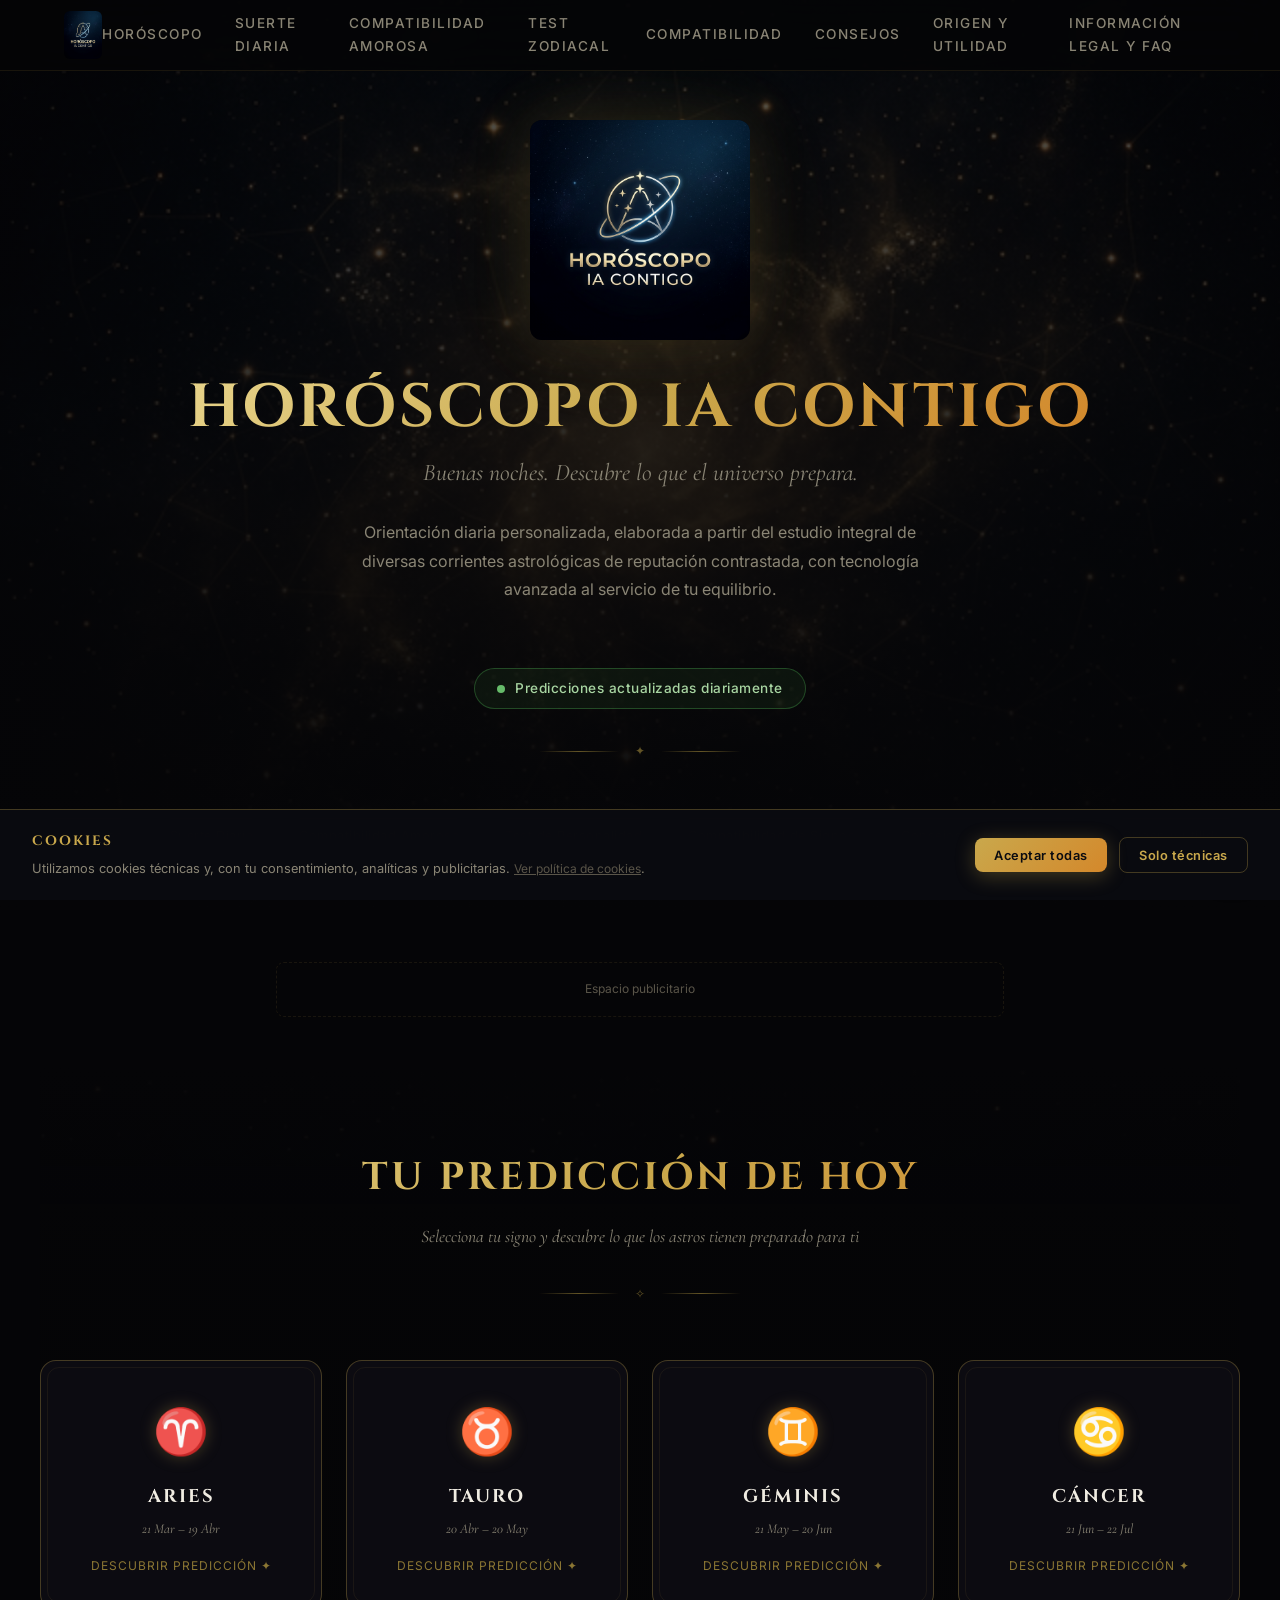
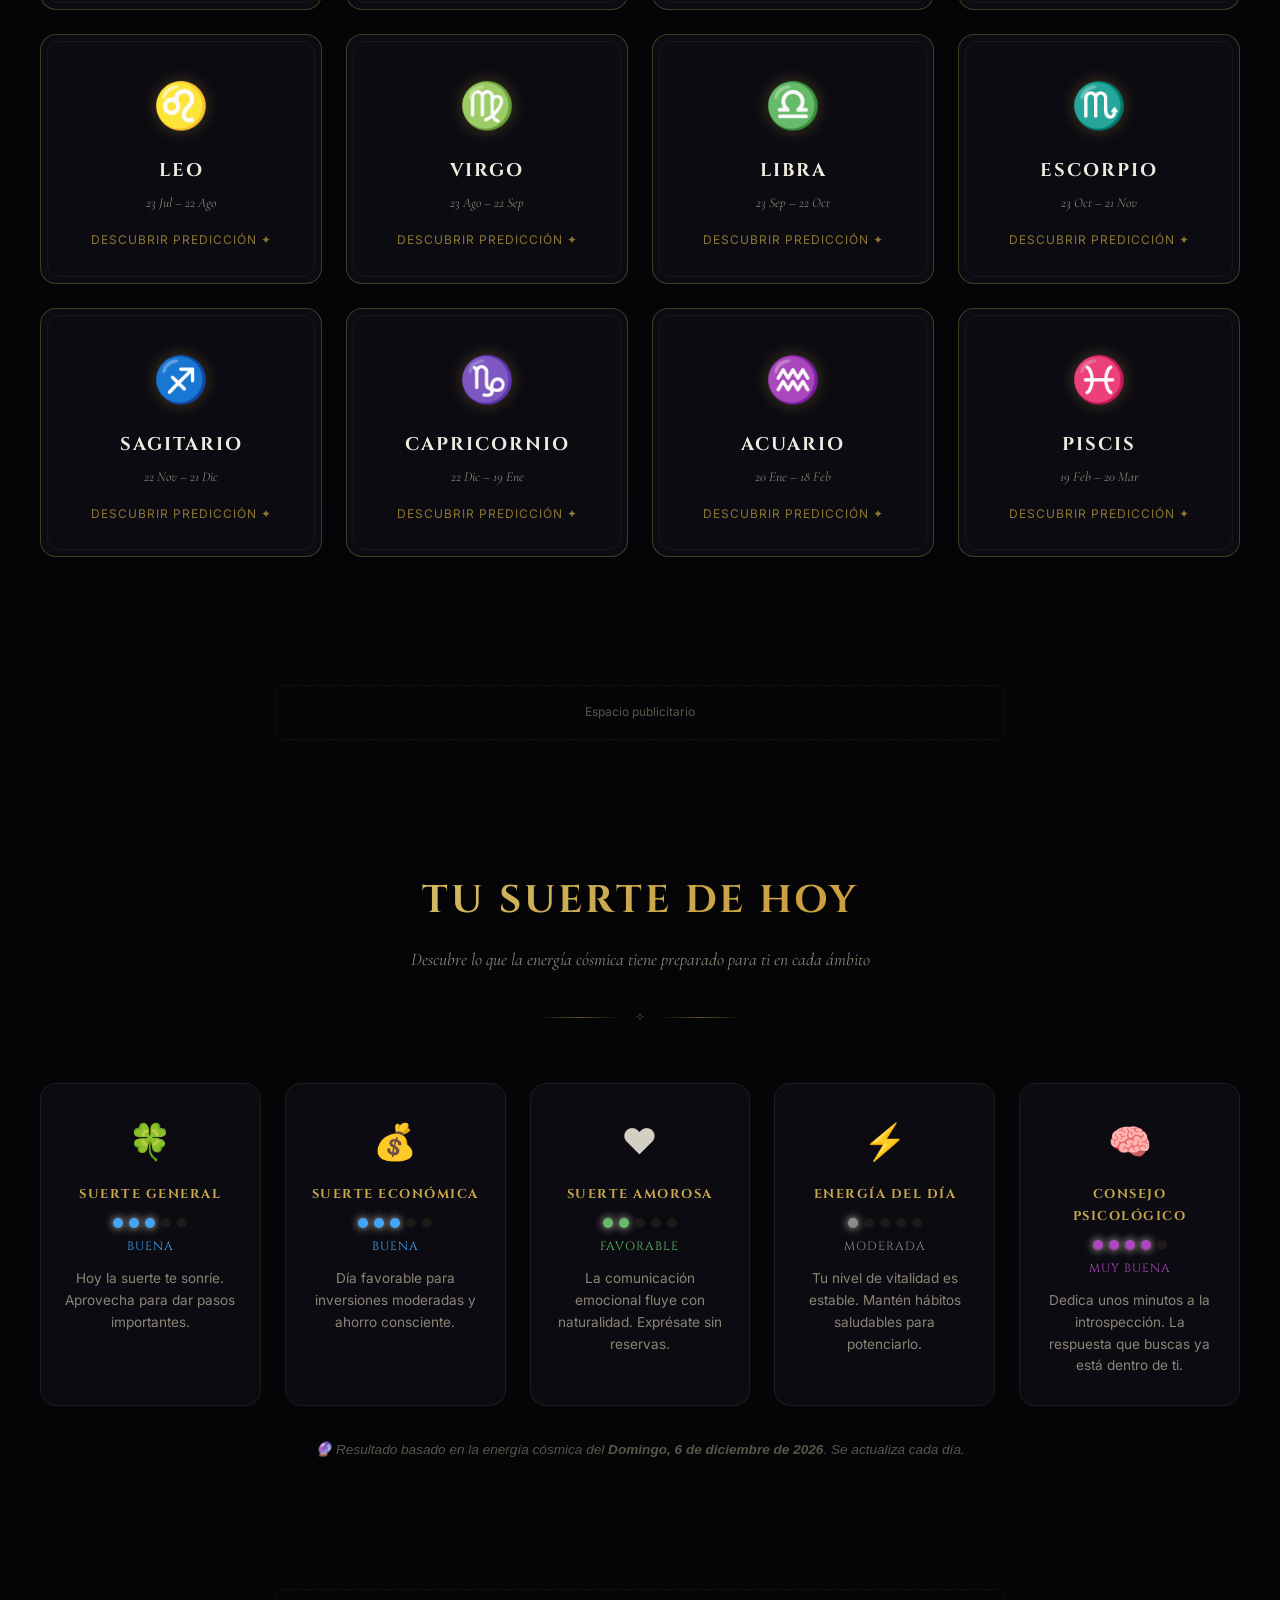
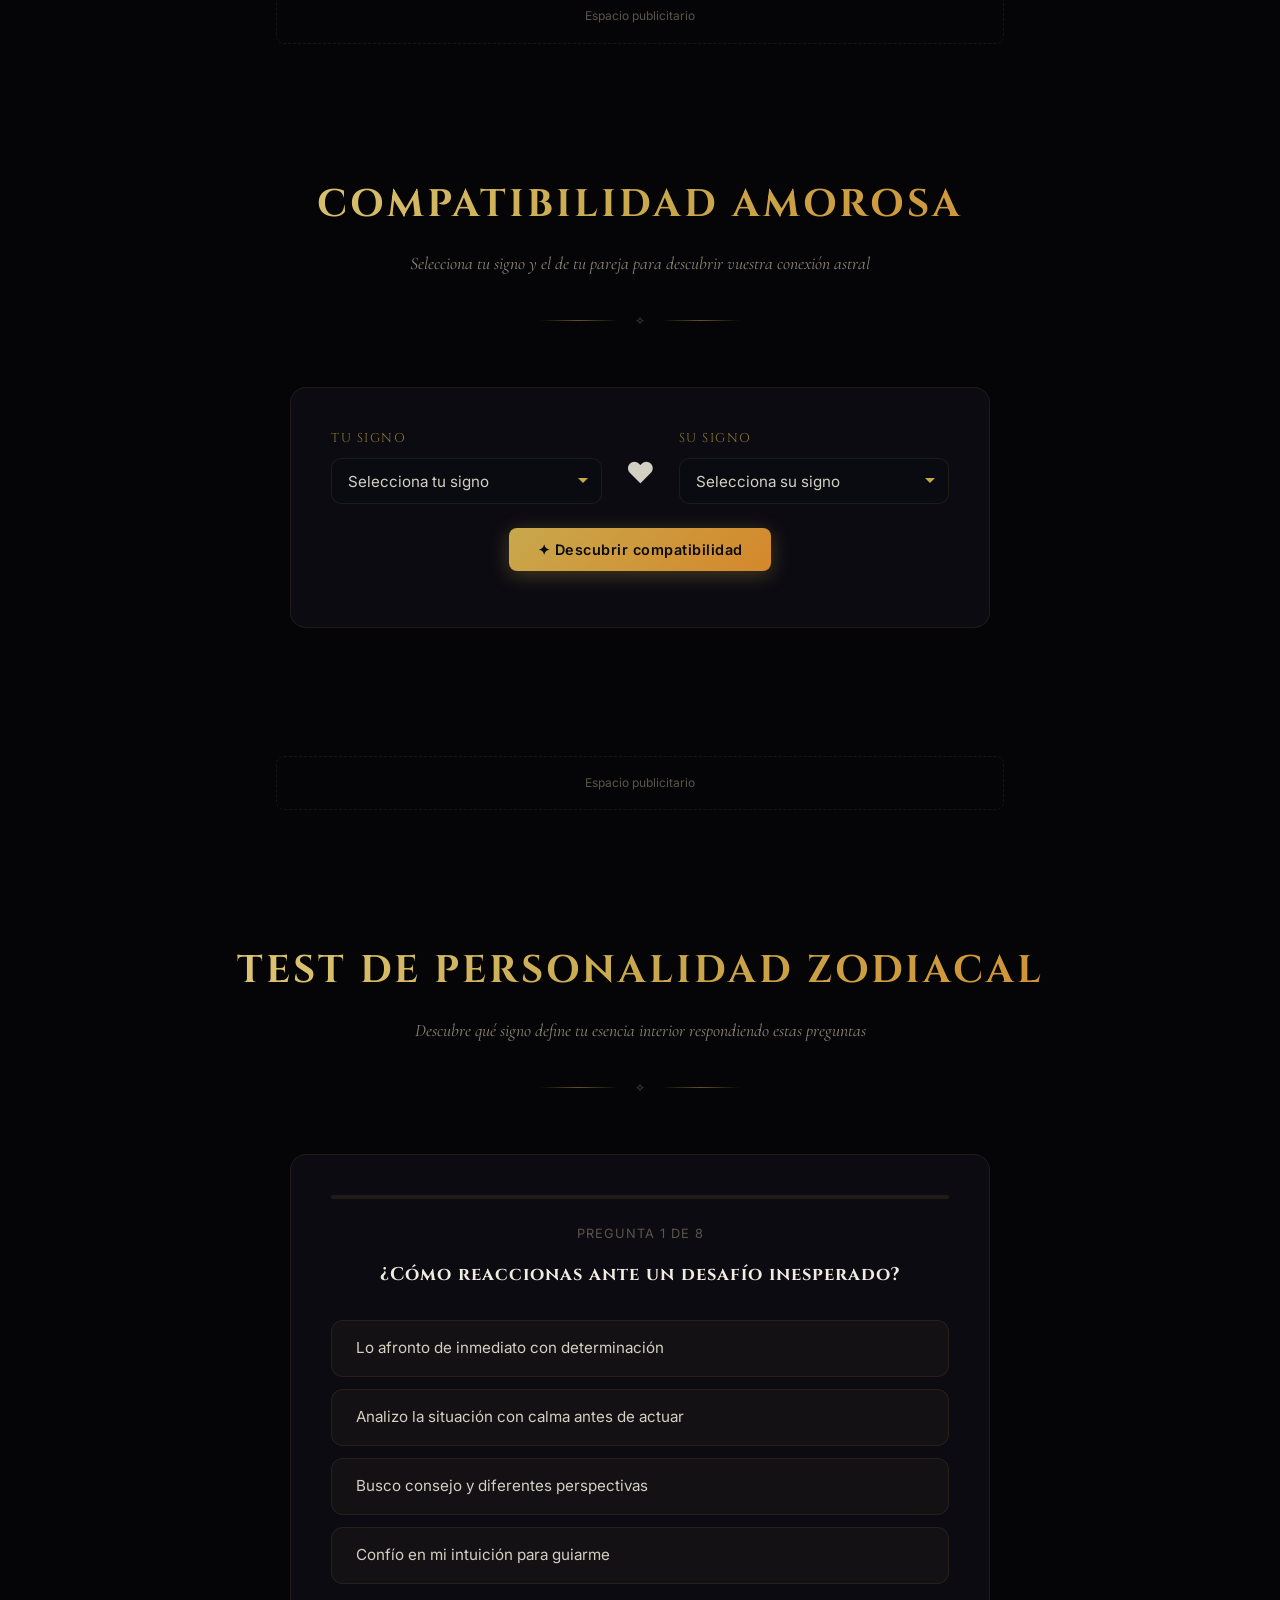
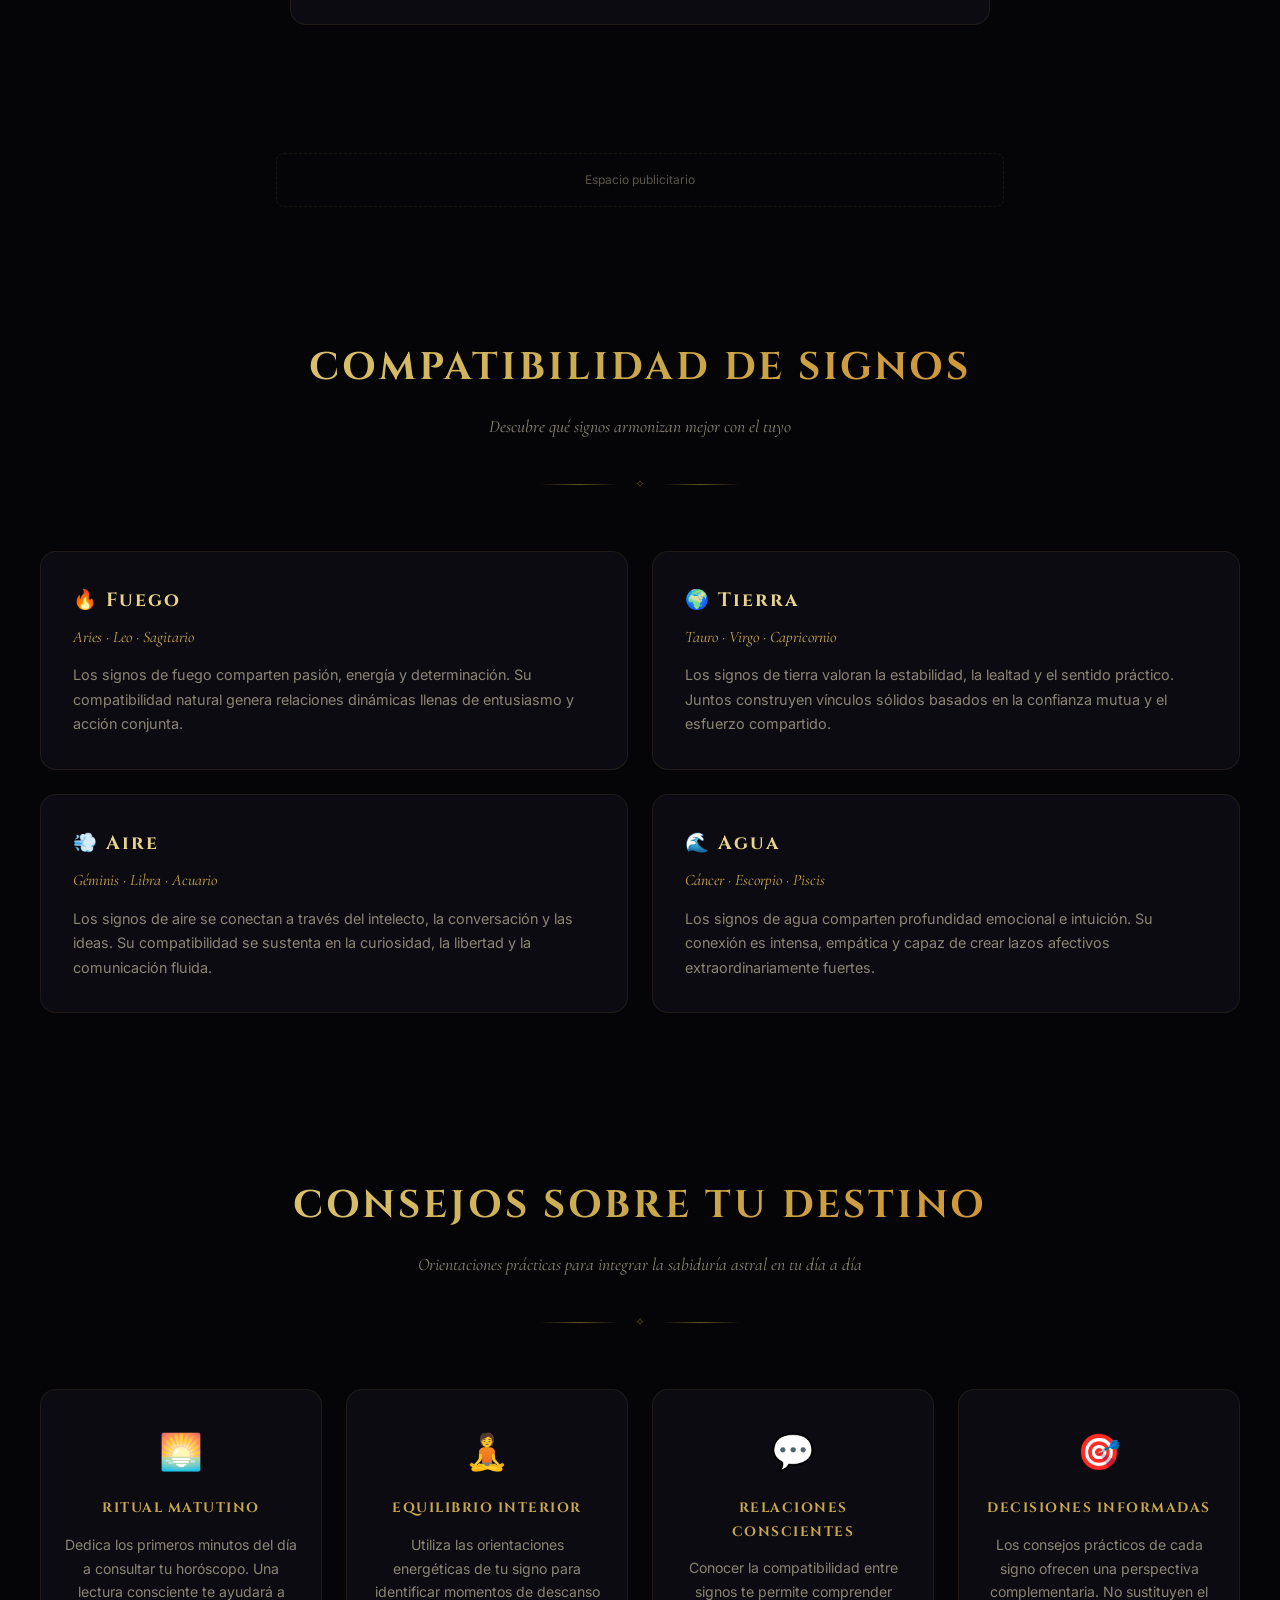
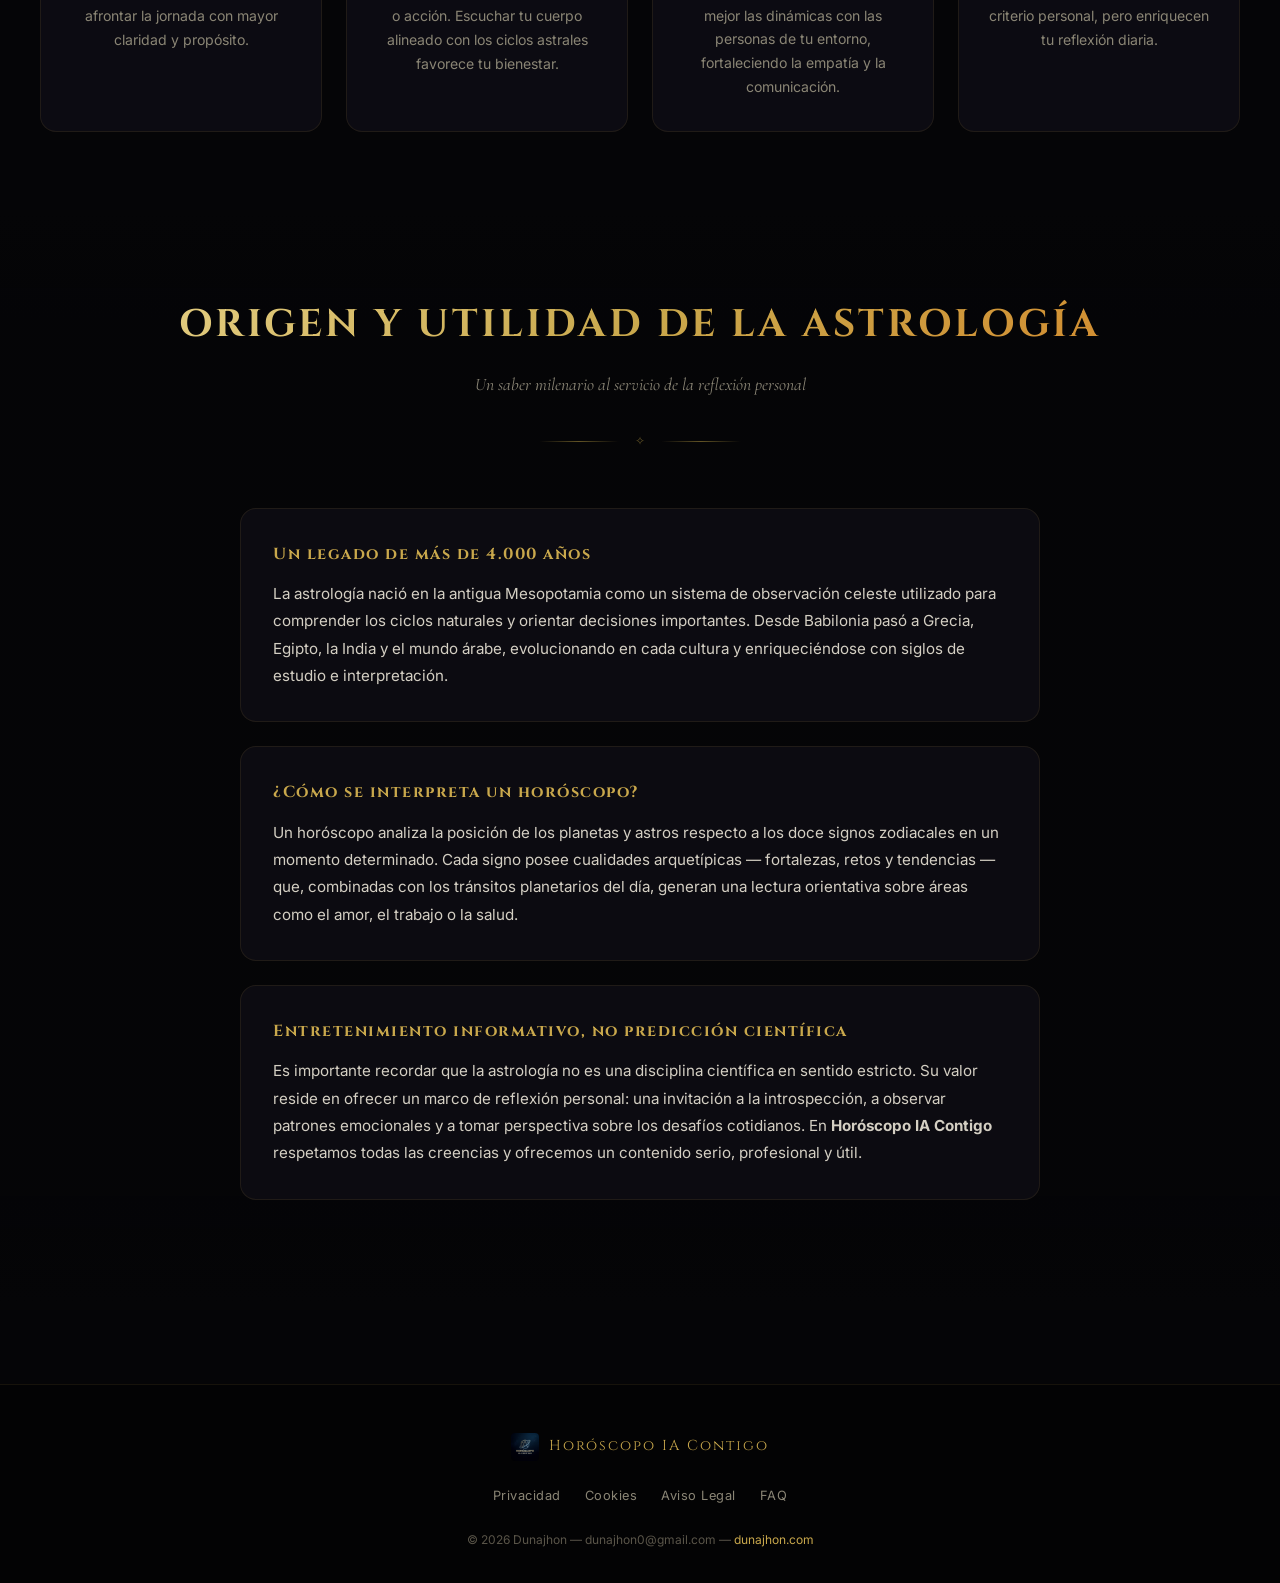
==== commit f177ce3b: "Update content" ====
--- a/index.html
+++ b/index.html
@@ -61,12 +61,14 @@
     <header class="site-nav" role="banner">
         <div class="container nav-inner">
             <a href="index.html" class="nav-brand" aria-label="Inicio">
-                <img src="assets/images/logo.png" alt="Horóscopo IA Contigo">
-                <span>Horóscopo IA</span>
+                <img src="assets/images/logo.png" alt="Horóscopo IA Contigo" class="nav-logo-lg">
             </a>
             <button class="nav-toggle" id="nav-toggle" aria-label="Abrir menú" aria-expanded="false">☰</button>
             <nav class="nav-links" id="nav-links" aria-label="Navegación principal">
                 <a href="#horoscopo">Horóscopo</a>
+                <a href="#suerte-diaria">Suerte Diaria</a>
+                <a href="#compatibilidad-amorosa">Compatibilidad Amorosa</a>
+                <a href="#test-zodiacal">Test Zodiacal</a>
                 <a href="#compatibilidad">Compatibilidad</a>
                 <a href="#consejos">Consejos</a>
                 <a href="#astrologia">Origen y utilidad</a>
@@ -91,6 +93,9 @@
         <div class="ornate-divider">✦</div>
         <div class="keywords-strip">
             <a href="#horoscopo" class="keyword-tag">Horóscopo</a>
+            <a href="#suerte-diaria" class="keyword-tag">Suerte Diaria</a>
+            <a href="#compatibilidad-amorosa" class="keyword-tag">Compatibilidad Amorosa</a>
+            <a href="#test-zodiacal" class="keyword-tag">Test de Personalidad</a>
             <a href="#compatibilidad" class="keyword-tag">Compatibilidad de Signos</a>
             <a href="#consejos" class="keyword-tag">Consejos sobre tu Destino</a>
             <a href="#astrologia" class="keyword-tag">Origen y utilidad</a>
@@ -109,6 +114,95 @@
         </div>
         <div class="zodiac-grid" id="zodiac-grid">
             <div class="loading-text">Alineando los astros…</div>
+        </div>
+    </section>
+
+    <!-- ═══ AD SLOT ═══ -->
+    <div class="ad-slot" aria-hidden="true">Espacio publicitario</div>
+
+    <!-- ═══ DAILY LUCK GENERATOR ═══ -->
+    <section class="interactive-section container" id="suerte-diaria">
+        <div class="section-header">
+            <h2 class="gold-text">Tu Suerte de Hoy</h2>
+            <p>Descubre lo que la energía cósmica tiene preparado para ti en cada ámbito</p>
+            <div class="ornate-divider">✧</div>
+        </div>
+        <div id="luck-container">
+            <div class="loading-text">Consultando la energía cósmica…</div>
+        </div>
+    </section>
+
+    <!-- ═══ AD SLOT ═══ -->
+    <div class="ad-slot" aria-hidden="true">Espacio publicitario</div>
+
+    <!-- ═══ LOVE COMPATIBILITY ═══ -->
+    <section class="interactive-section container" id="compatibilidad-amorosa">
+        <div class="section-header">
+            <h2 class="gold-text">Compatibilidad Amorosa</h2>
+            <p>Selecciona tu signo y el de tu pareja para descubrir vuestra conexión astral</p>
+            <div class="ornate-divider">✧</div>
+        </div>
+        <div class="interactive-panel">
+            <div class="love-selectors">
+                <div class="love-selector-group">
+                    <label for="love-sign-1">Tu signo</label>
+                    <select id="love-sign-1" class="sign-select">
+                        <option value="">Selecciona tu signo</option>
+                        <option value="aries">♈ Aries</option>
+                        <option value="tauro">♉ Tauro</option>
+                        <option value="geminis">♊ Géminis</option>
+                        <option value="cancer">♋ Cáncer</option>
+                        <option value="leo">♌ Leo</option>
+                        <option value="virgo">♍ Virgo</option>
+                        <option value="libra">♎ Libra</option>
+                        <option value="escorpio">♏ Escorpio</option>
+                        <option value="sagitario">♐ Sagitario</option>
+                        <option value="capricornio">♑ Capricornio</option>
+                        <option value="acuario">♒ Acuario</option>
+                        <option value="piscis">♓ Piscis</option>
+                    </select>
+                </div>
+                <span class="love-vs">❤️</span>
+                <div class="love-selector-group">
+                    <label for="love-sign-2">Su signo</label>
+                    <select id="love-sign-2" class="sign-select">
+                        <option value="">Selecciona su signo</option>
+                        <option value="aries">♈ Aries</option>
+                        <option value="tauro">♉ Tauro</option>
+                        <option value="geminis">♊ Géminis</option>
+                        <option value="cancer">♋ Cáncer</option>
+                        <option value="leo">♌ Leo</option>
+                        <option value="virgo">♍ Virgo</option>
+                        <option value="libra">♎ Libra</option>
+                        <option value="escorpio">♏ Escorpio</option>
+                        <option value="sagitario">♐ Sagitario</option>
+                        <option value="capricornio">♑ Capricornio</option>
+                        <option value="acuario">♒ Acuario</option>
+                        <option value="piscis">♓ Piscis</option>
+                    </select>
+                </div>
+            </div>
+            <div class="love-action">
+                <button class="btn btn-gold" id="love-compat-btn">✦ Descubrir compatibilidad</button>
+            </div>
+            <div id="love-result" class="love-result" style="display:none"></div>
+        </div>
+    </section>
+
+    <!-- ═══ AD SLOT ═══ -->
+    <div class="ad-slot" aria-hidden="true">Espacio publicitario</div>
+
+    <!-- ═══ ZODIAC PERSONALITY TEST ═══ -->
+    <section class="interactive-section container" id="test-zodiacal">
+        <div class="section-header">
+            <h2 class="gold-text">Test de Personalidad Zodiacal</h2>
+            <p>Descubre qué signo define tu esencia interior respondiendo estas preguntas</p>
+            <div class="ornate-divider">✧</div>
+        </div>
+        <div class="interactive-panel">
+            <div id="quiz-container">
+                <div class="loading-text">Preparando tu test astral…</div>
+            </div>
         </div>
     </section>
 
@@ -235,7 +329,7 @@
                 <!-- Injected by JS -->
             </div>
             <div class="modal-footer-actions">
-                <button class="btn btn-ghost" id="check-compatibility">✦ Ver compatibilidad (Próximamente)</button>
+                <button class="btn btn-ghost" id="check-compatibility">✦ Ver compatibilidad</button>
             </div>
         </div>
     </div>
@@ -317,6 +411,7 @@
     <!-- Scripts -->
     <script src="assets/js/horoscope.js"></script>
     <script src="assets/js/app.js"></script>
+    <script src="assets/js/interactive.js"></script>
 </body>
 
 </html>
--- a/assets/css/styles.css
+++ b/assets/css/styles.css
@@ -253,9 +253,14 @@
 }
 
 .nav-brand img {
-    height: 38px;
+    height: 48px;
     width: auto;
-    border-radius: 4px;
+    border-radius: 6px;
+    transition: transform 0.3s;
+}
+
+.nav-brand img:hover {
+    transform: scale(1.08);
 }
 
 .nav-brand span {
@@ -737,6 +742,33 @@
     margin-top: 2rem;
     text-align: center;
 }
+
+/* ── Compatibility Result (inside modal) ── */
+.compat-result {
+    margin-top: 1.5rem;
+    padding-top: 1.5rem;
+    border-top: 1px solid var(--border-subtle);
+    animation: compatFadeIn 0.4s var(--ease-out) forwards;
+}
+
+.compat-result .reading-block p em {
+    color: var(--gold-light);
+    font-style: normal;
+    font-weight: 600;
+}
+
+@keyframes compatFadeIn {
+    from {
+        opacity: 0;
+        transform: translateY(10px);
+    }
+
+    to {
+        opacity: 1;
+        transform: translateY(0);
+    }
+}
+
 
 /* ══════════════════════════════════════════════════════════════
    BUTTONS
@@ -1510,6 +1542,349 @@
     line-height: 1.8;
 }
 
+/* ══════════════════════════════════════════════════════════════
+   INTERACTIVE MODULES (Test, Love Compat, Luck)
+   ══════════════════════════════════════════════════════════════ */
+.interactive-section {
+    padding: 5rem 0;
+}
+
+.interactive-panel {
+    max-width: 700px;
+    margin: 0 auto;
+    background: var(--bg-card);
+    border: 1px solid var(--border-subtle);
+    border-radius: 16px;
+    padding: 2.5rem;
+}
+
+/* ── Quiz ─────────────────────────────────────────────────── */
+.quiz-progress {
+    height: 4px;
+    background: var(--border-subtle);
+    border-radius: 2px;
+    margin-bottom: 1.5rem;
+    overflow: hidden;
+}
+
+.quiz-progress-bar {
+    height: 100%;
+    background: linear-gradient(90deg, var(--gold), var(--amber));
+    border-radius: 2px;
+    transition: width 0.4s var(--ease-out);
+}
+
+.quiz-counter {
+    font-size: 0.8rem;
+    color: var(--text-dim);
+    letter-spacing: 1px;
+    text-transform: uppercase;
+    margin-bottom: 1rem;
+    text-align: center;
+}
+
+.quiz-question {
+    font-family: var(--font-display);
+    font-size: 1.15rem;
+    color: var(--text-bright);
+    text-align: center;
+    margin-bottom: 2rem;
+    letter-spacing: 1px;
+    line-height: 1.5;
+}
+
+.quiz-options {
+    display: flex;
+    flex-direction: column;
+    gap: 0.75rem;
+}
+
+.quiz-option {
+    background: rgba(201, 168, 76, 0.04);
+    border: 1px solid var(--border-subtle);
+    border-radius: 12px;
+    padding: 1rem 1.5rem;
+    color: var(--text-primary);
+    font-family: var(--font-body);
+    font-size: 0.95rem;
+    cursor: pointer;
+    transition: var(--transition);
+    text-align: left;
+    line-height: 1.5;
+}
+
+.quiz-option:hover {
+    border-color: var(--border-gold);
+    background: var(--amber-glow);
+    transform: translateX(4px);
+}
+
+.quiz-option.selected {
+    border-color: var(--gold);
+    background: rgba(201, 168, 76, 0.12);
+    color: var(--gold-light);
+}
+
+/* Quiz result */
+.quiz-result {
+    text-align: center;
+    animation: compatFadeIn 0.5s var(--ease-out) forwards;
+}
+
+.quiz-result-icon {
+    font-size: 4rem;
+    display: block;
+    margin-bottom: 0.75rem;
+    filter: drop-shadow(0 0 20px rgba(201, 168, 76, 0.3));
+}
+
+.quiz-result-sign {
+    font-family: var(--font-display);
+    font-size: 2rem;
+    letter-spacing: 3px;
+    text-transform: uppercase;
+    margin-bottom: 0.5rem;
+}
+
+.quiz-result-element {
+    font-family: var(--font-serif);
+    font-style: italic;
+    color: var(--text-muted);
+    margin-bottom: 1.5rem;
+    font-size: 1rem;
+}
+
+.quiz-result-desc {
+    color: var(--text-primary);
+    font-size: 0.95rem;
+    line-height: 1.8;
+    margin-bottom: 1.5rem;
+    text-align: left;
+}
+
+.quiz-restart {
+    margin-top: 1.5rem;
+}
+
+/* ── Love Compatibility ──────────────────────────────────── */
+.love-selectors {
+    display: flex;
+    align-items: flex-end;
+    justify-content: center;
+    gap: 1.5rem;
+    margin-bottom: 1.5rem;
+    flex-wrap: wrap;
+}
+
+.love-selector-group {
+    flex: 1;
+    min-width: 180px;
+}
+
+.love-selector-group label {
+    display: block;
+    font-family: var(--font-display);
+    font-size: 0.8rem;
+    letter-spacing: 1.5px;
+    text-transform: uppercase;
+    color: var(--gold-dim);
+    margin-bottom: 0.5rem;
+}
+
+.sign-select {
+    width: 100%;
+    padding: 0.8rem 1rem;
+    background: var(--bg-deep);
+    border: 1px solid var(--border-subtle);
+    border-radius: 10px;
+    color: var(--text-primary);
+    font-family: var(--font-body);
+    font-size: 0.95rem;
+    cursor: pointer;
+    transition: border-color 0.3s;
+    appearance: none;
+    -webkit-appearance: none;
+    background-image: url("data:image/svg+xml,%3Csvg xmlns='http://www.w3.org/2000/svg' width='12' height='12' viewBox='0 0 12 12'%3E%3Cpath fill='%23c9a84c' d='M6 8L1 3h10z'/%3E%3C/svg%3E");
+    background-repeat: no-repeat;
+    background-position: right 12px center;
+}
+
+.sign-select:focus {
+    outline: none;
+    border-color: var(--gold);
+}
+
+.sign-select option {
+    background: var(--bg-deep);
+    color: var(--text-primary);
+}
+
+.love-vs {
+    font-size: 1.8rem;
+    flex-shrink: 0;
+    padding-bottom: 0.4rem;
+}
+
+.love-action {
+    text-align: center;
+    margin-bottom: 1rem;
+}
+
+.love-result {
+    margin-top: 1.5rem;
+    padding-top: 1.5rem;
+    border-top: 1px solid var(--border-subtle);
+    animation: compatFadeIn 0.4s var(--ease-out);
+}
+
+.love-result-pair {
+    display: flex;
+    align-items: center;
+    justify-content: center;
+    gap: 1.5rem;
+    margin-bottom: 1rem;
+    flex-wrap: wrap;
+}
+
+.love-sign-display {
+    font-family: var(--font-display);
+    font-size: 1.2rem;
+    color: var(--gold-light);
+    letter-spacing: 2px;
+}
+
+.love-heart {
+    font-size: 1.5rem;
+    animation: heartPulse 1.5s ease-in-out infinite;
+}
+
+@keyframes heartPulse {
+
+    0%,
+    100% {
+        transform: scale(1);
+    }
+
+    50% {
+        transform: scale(1.2);
+    }
+}
+
+.love-stars {
+    text-align: center;
+    font-size: 1.8rem;
+    color: var(--gold);
+    letter-spacing: 4px;
+    margin-bottom: 0.5rem;
+}
+
+.love-level {
+    text-align: center;
+    font-size: 0.9rem;
+    color: var(--text-muted);
+    margin-bottom: 1rem;
+}
+
+.love-gauge {
+    height: 6px;
+    background: var(--border-subtle);
+    border-radius: 3px;
+    margin-bottom: 1.5rem;
+    overflow: hidden;
+}
+
+.love-gauge-fill {
+    height: 100%;
+    background: linear-gradient(90deg, var(--gold-dim), var(--gold), var(--amber));
+    border-radius: 3px;
+    transition: width 0.8s var(--ease-out);
+}
+
+.love-narrative {
+    color: var(--text-primary);
+    font-size: 0.95rem;
+    line-height: 1.8;
+    margin-bottom: 1rem;
+}
+
+/* ── Daily Luck ──────────────────────────────────────────── */
+.luck-grid {
+    display: grid;
+    grid-template-columns: repeat(auto-fit, minmax(200px, 1fr));
+    gap: 1.5rem;
+}
+
+.luck-card {
+    background: var(--bg-card);
+    border: 1px solid var(--border-subtle);
+    border-radius: 16px;
+    padding: 1.75rem 1.5rem;
+    text-align: center;
+    transition: var(--transition);
+}
+
+.luck-card:hover {
+    border-color: var(--border-gold);
+    transform: translateY(-4px);
+    box-shadow: 0 12px 30px rgba(0, 0, 0, 0.4);
+}
+
+.luck-emoji {
+    font-size: 2.2rem;
+    display: block;
+    margin-bottom: 0.75rem;
+}
+
+.luck-label {
+    font-family: var(--font-display);
+    font-size: 0.8rem;
+    letter-spacing: 1.5px;
+    text-transform: uppercase;
+    color: var(--gold);
+    margin-bottom: 0.75rem;
+}
+
+.luck-dots {
+    display: flex;
+    justify-content: center;
+    gap: 6px;
+    margin-bottom: 0.5rem;
+}
+
+.luck-dot {
+    width: 10px;
+    height: 10px;
+    border-radius: 50%;
+    background: var(--border-subtle);
+    transition: all 0.3s;
+}
+
+.luck-dot.active {
+    box-shadow: 0 0 8px currentColor;
+}
+
+.luck-level-text {
+    font-family: var(--font-display);
+    font-size: 0.75rem;
+    letter-spacing: 1px;
+    text-transform: uppercase;
+    margin-bottom: 0.75rem;
+}
+
+.luck-message {
+    color: var(--text-muted);
+    font-size: 0.85rem;
+    line-height: 1.6;
+}
+
+.luck-date-note {
+    text-align: center;
+    margin-top: 2rem;
+    color: var(--text-dim);
+    font-size: 0.85rem;
+    font-style: italic;
+}
+
 @media (max-width: 1024px) {
     .advice-grid {
         grid-template-columns: repeat(2, 1fr);
@@ -1524,4 +1899,28 @@
     .advice-grid {
         grid-template-columns: 1fr;
     }
+
+    .interactive-panel {
+        padding: 1.5rem;
+    }
+
+    .love-selectors {
+        flex-direction: column;
+        align-items: stretch;
+    }
+
+    .love-vs {
+        text-align: center;
+        padding: 0;
+    }
+
+    .luck-grid {
+        grid-template-columns: 1fr 1fr;
+    }
+}
+
+@media (max-width: 480px) {
+    .luck-grid {
+        grid-template-columns: 1fr;
+    }
 }
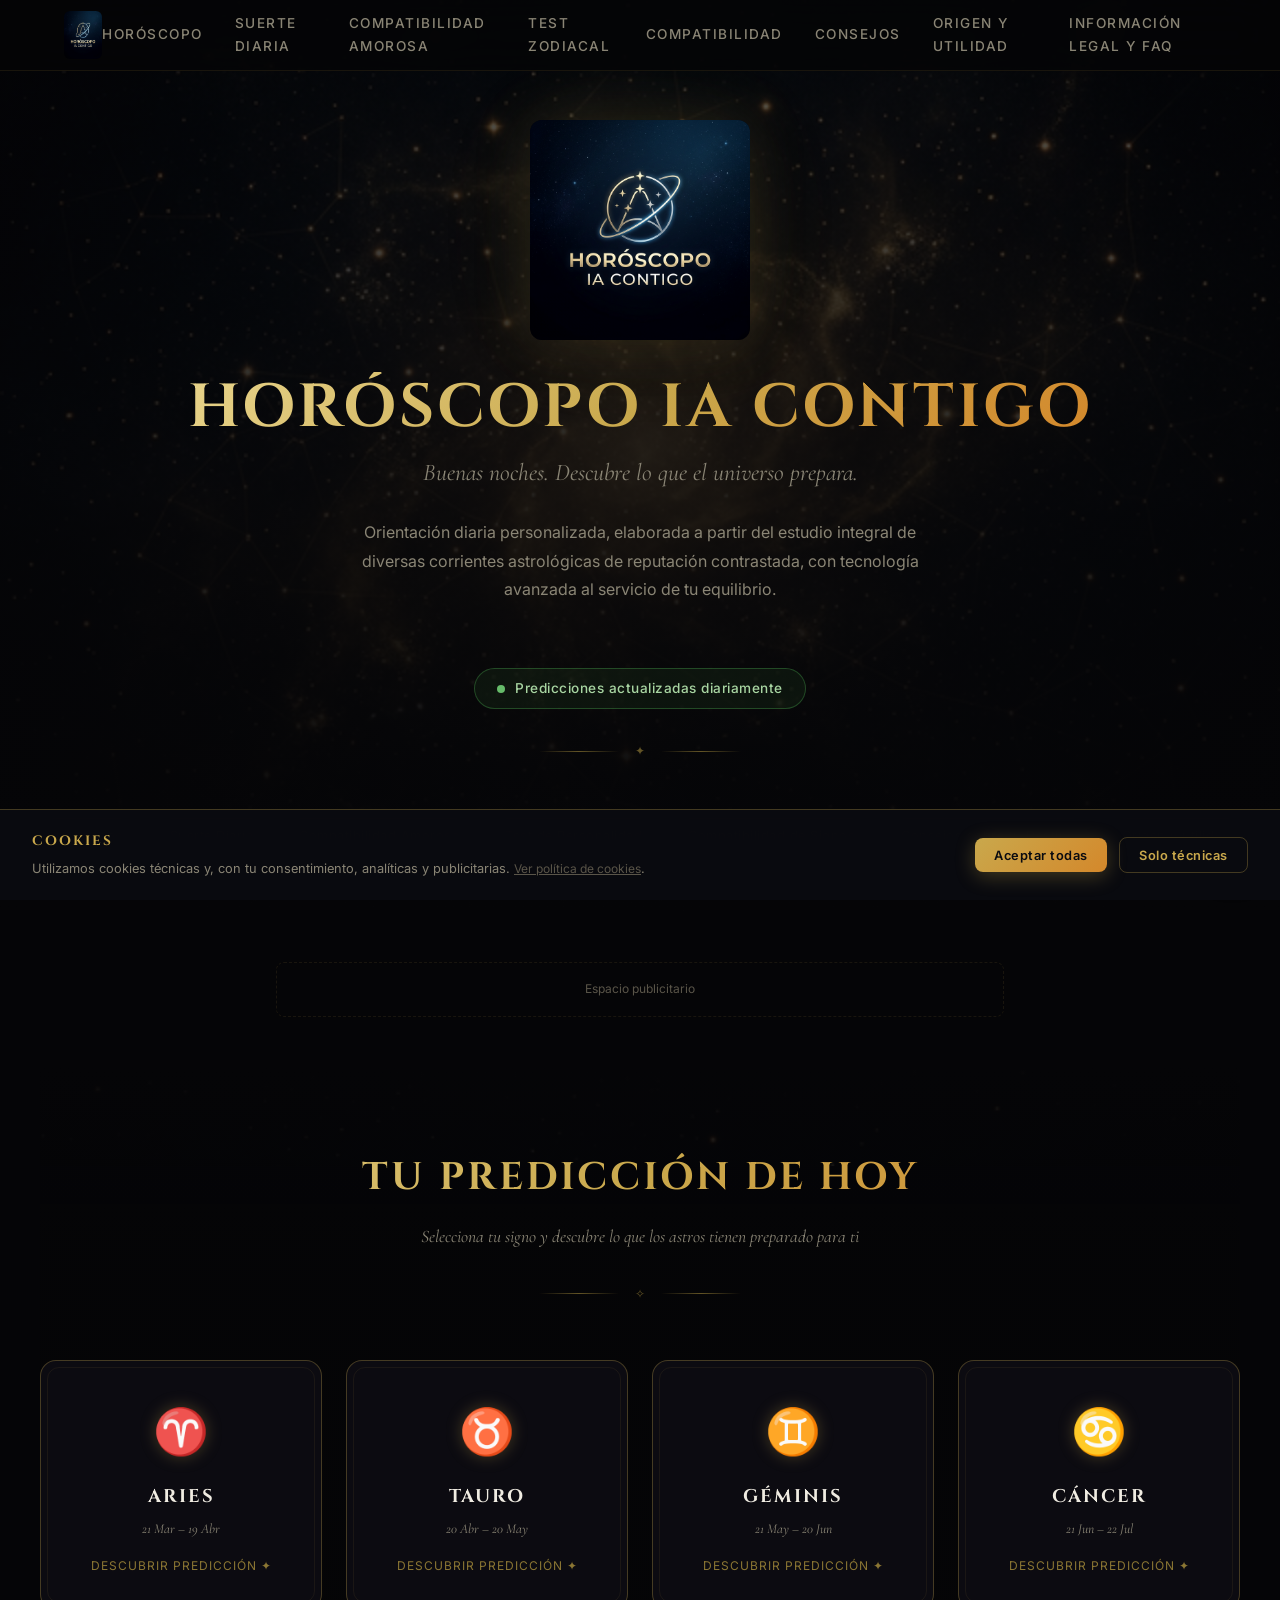
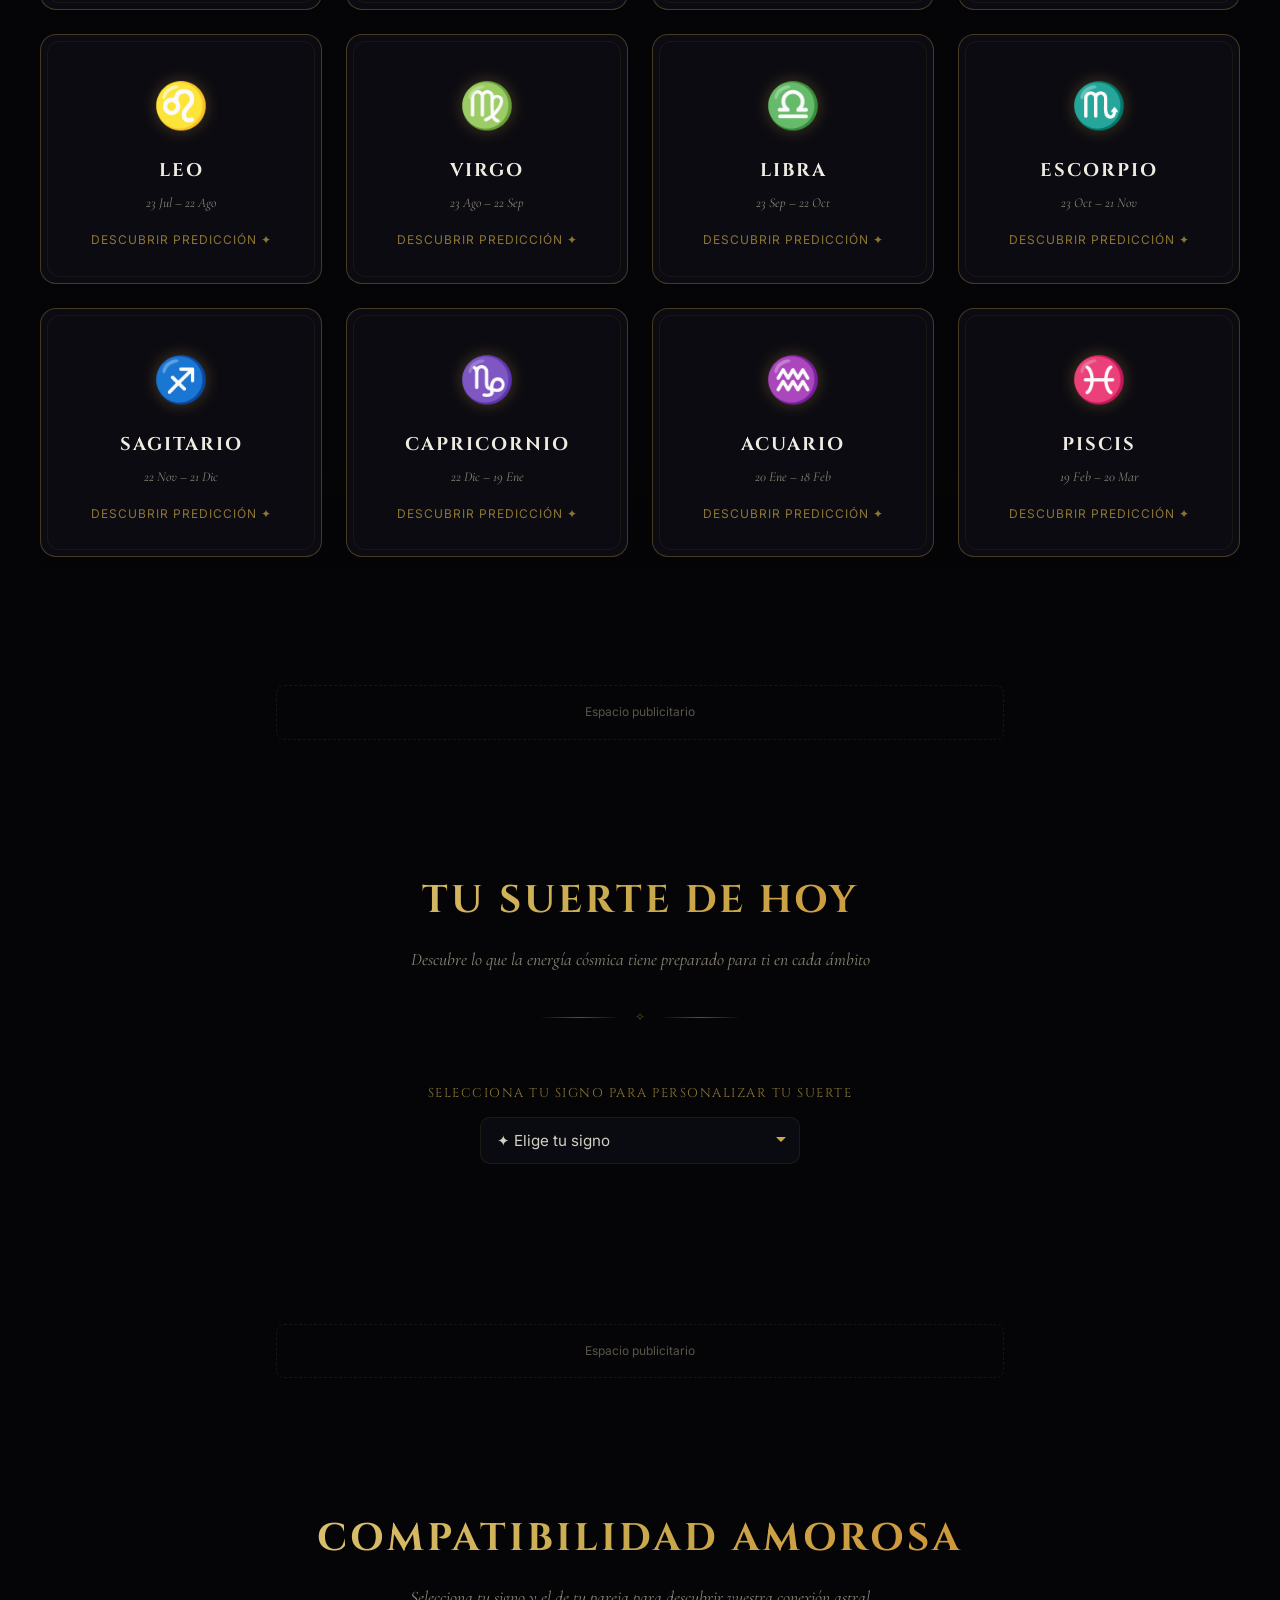
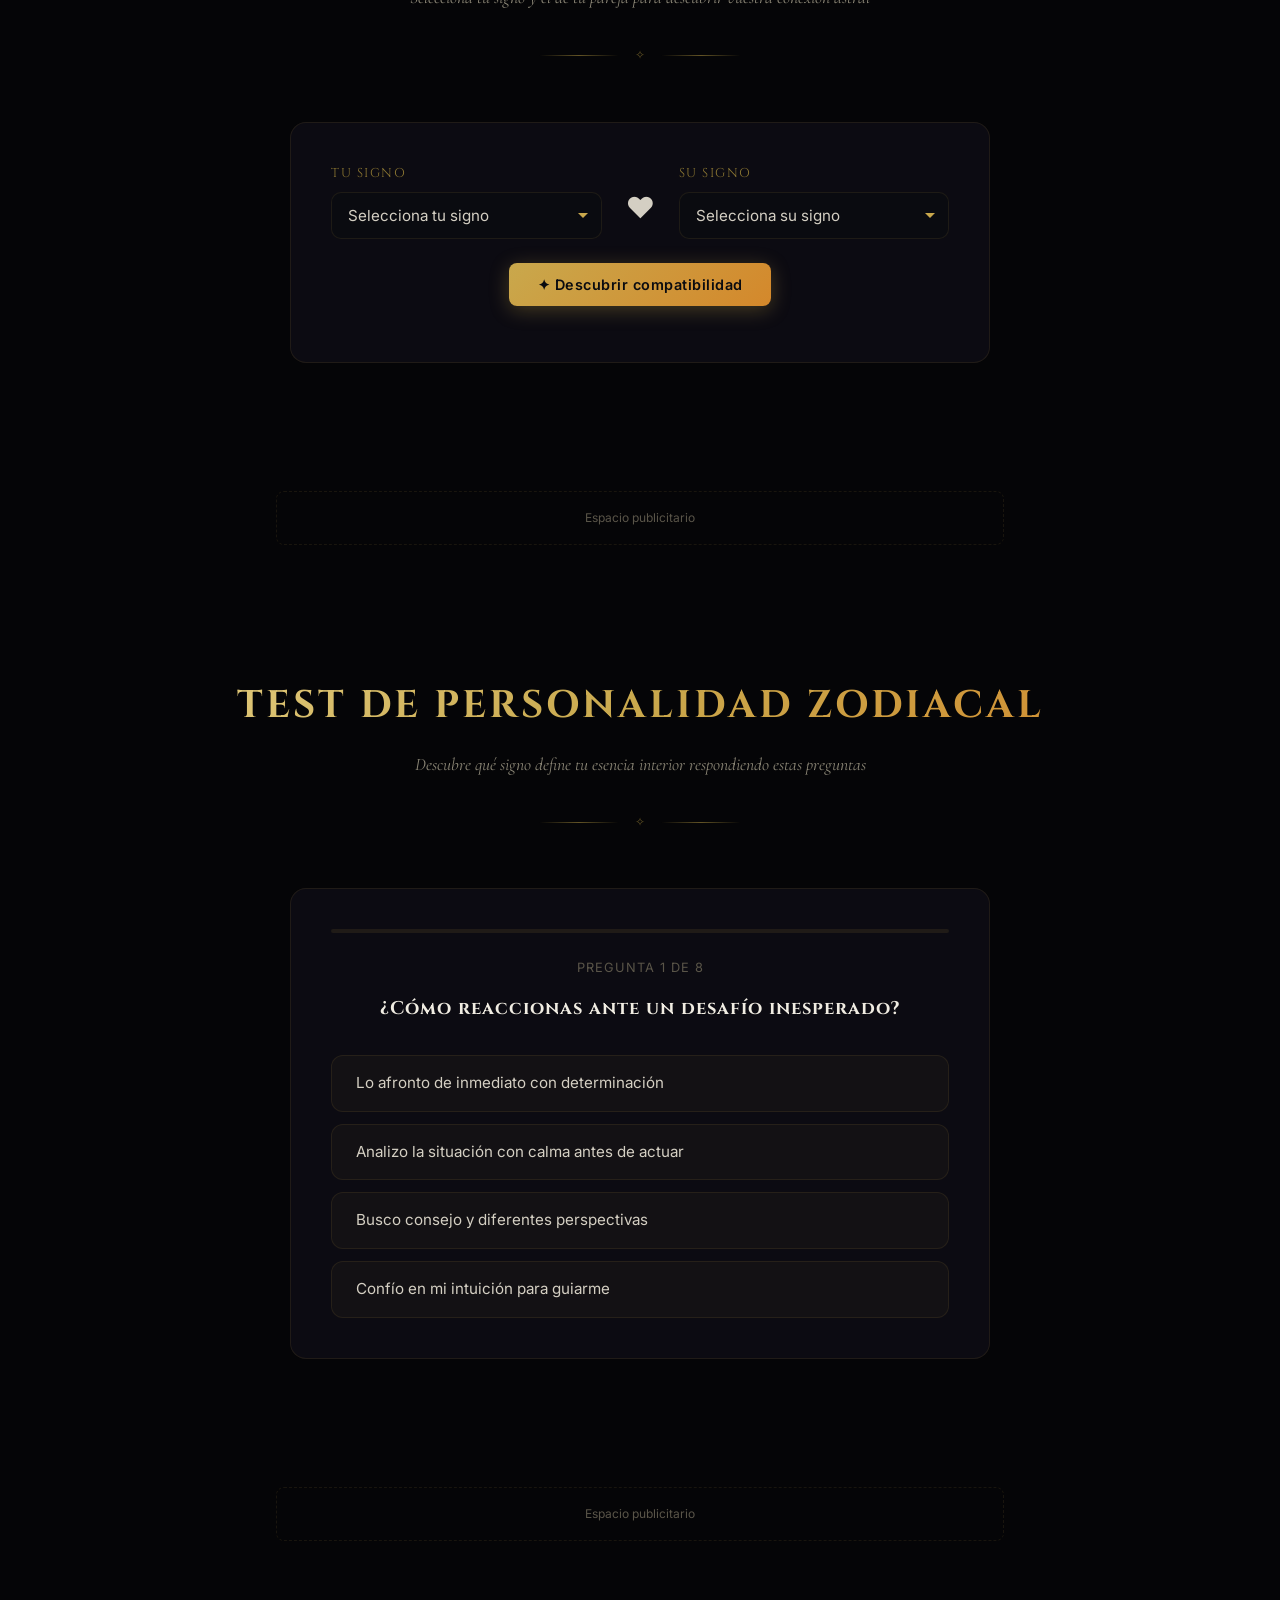
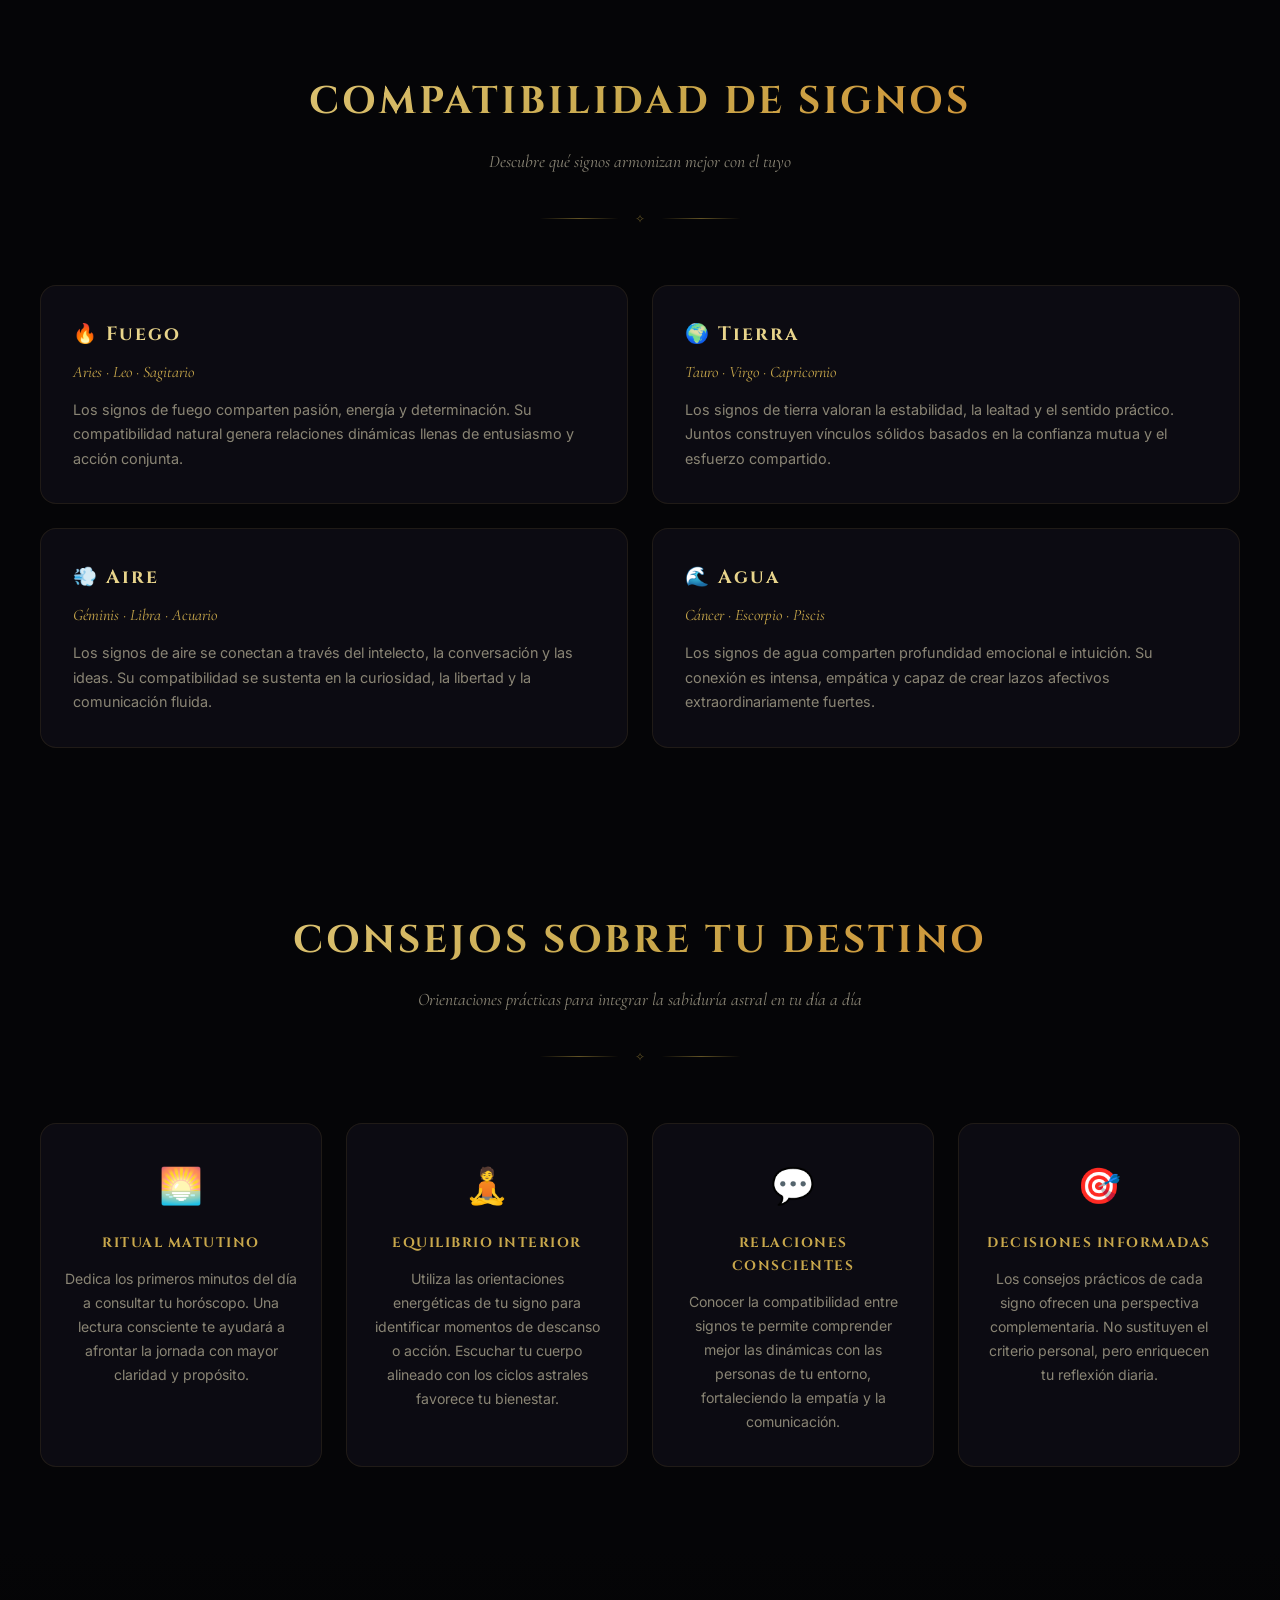
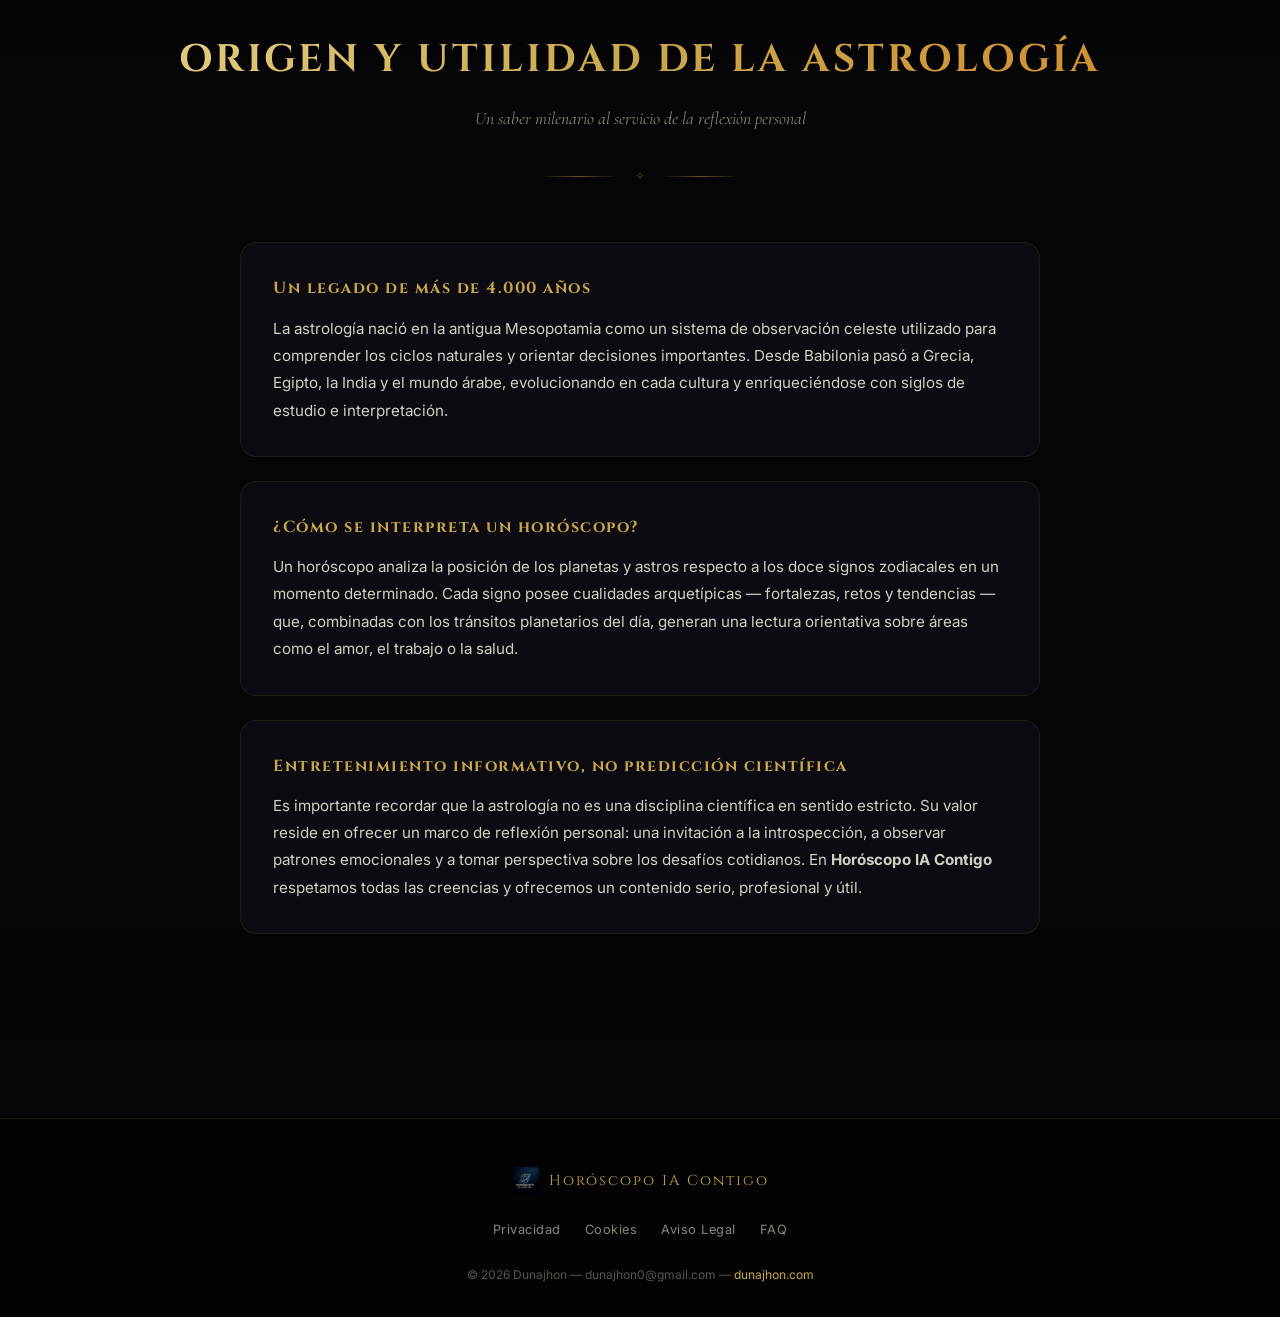
==== commit 902019f0: "Update website improvements" ====
--- a/index.html
+++ b/index.html
@@ -18,8 +18,8 @@
     <meta property="og:title" content="Horóscopo IA Contigo — Descubre tu futuro ahora">
     <meta property="og:description"
         content="Predicciones diarias de amor, trabajo y salud con inteligencia artificial. Busca tu compatibilidad de signos y consejos sobre tu destino.">
-    <meta property="og:image" content="https://www.dunajhon.com/assets/images/logo.png">
-    <meta property="og:url" content="https://www.dunajhon.com/">
+    <meta property="og:image" content="https://horoscopoiacontigo.dunajhon.com/assets/images/logo.png">
+    <meta property="og:url" content="https://horoscopoiacontigo.dunajhon.com/">
     <meta property="og:type" content="website">
     <meta property="og:locale" content="es_ES">
 
@@ -29,12 +29,12 @@
       "@context": "https://schema.org",
       "@type": "WebSite",
       "name": "Horóscopo IA Contigo",
-      "url": "https://www.dunajhon.com/",
+      "url": "https://horoscopoiacontigo.dunajhon.com/",
       "description": "Descubre tu horóscopo diario con predicciones serias de amor, trabajo y salud generadas con inteligencia artificial.",
       "author": { "@type": "Person", "name": "Dunajhon" },
       "potentialAction": {
         "@type": "SearchAction",
-        "target": "https://www.dunajhon.com/?s={search_term_string}",
+        "target": "https://horoscopoiacontigo.dunajhon.com/?s={search_term_string}",
         "query-input": "required name=search_term_string"
       }
     }
@@ -43,8 +43,10 @@
     <!-- CSS -->
     <link rel="stylesheet" href="assets/css/styles.css">
 
-    <!-- AdSense Placeholder -->
-    <!-- <script async src="https://pagead2.googlesyndication.com/pagead/js/adsbygoogle.js?client=ca-pub-3779816940145698" crossorigin="anonymous"></script> -->
+    <!-- Google AdSense -->
+    <meta name="google-adsense-account" content="ca-pub-3779816940145698">
+    <script async src="https://pagead2.googlesyndication.com/pagead/js/adsbygoogle.js?client=ca-pub-3779816940145698"
+        crossorigin="anonymous"></script>
 </head>
 
 <body>
--- a/assets/css/styles.css
+++ b/assets/css/styles.css
@@ -653,23 +653,29 @@
 
 .modal-close {
     position: absolute;
-    top: 1.25rem;
-    right: 1.5rem;
-    background: none;
+    top: 1rem;
+    right: 1rem;
+    background: rgba(10, 11, 16, 0.6);
     border: 1px solid var(--border-gold);
     color: var(--gold);
-    width: 36px;
-    height: 36px;
+    width: 44px;
+    height: 44px;
+    min-width: 44px;
+    min-height: 44px;
     border-radius: 50%;
-    font-size: 1.2rem;
+    font-size: 1.3rem;
     cursor: pointer;
     transition: var(--transition);
     display: flex;
     align-items: center;
     justify-content: center;
-}
-
-.modal-close:hover {
+    z-index: 10;
+    -webkit-tap-highlight-color: rgba(201, 168, 76, 0.2);
+    touch-action: manipulation;
+}
+
+.modal-close:hover,
+.modal-close:active {
     background: var(--amber-glow);
     border-color: var(--gold);
 }
@@ -1885,6 +1891,144 @@
     font-style: italic;
 }
 
+/* ── Luck Sign Selector ─────────────────────────────────── */
+.luck-sign-selector {
+    text-align: center;
+    margin-bottom: 2rem;
+}
+
+.luck-sign-label {
+    display: block;
+    font-family: var(--font-display);
+    font-size: 0.8rem;
+    letter-spacing: 1.5px;
+    text-transform: uppercase;
+    color: var(--gold-dim);
+    margin-bottom: 0.75rem;
+}
+
+.luck-select {
+    max-width: 320px;
+    margin: 0 auto;
+    display: block;
+}
+
+/* ── Luck History ────────────────────────────────────────── */
+.luck-history {
+    margin-top: 2.5rem;
+    padding-top: 2rem;
+    border-top: 1px solid var(--border-subtle);
+}
+
+.luck-history-title {
+    font-family: var(--font-display);
+    font-size: 0.85rem;
+    letter-spacing: 1.5px;
+    text-transform: uppercase;
+    color: var(--gold);
+    text-align: center;
+    margin-bottom: 1.25rem;
+}
+
+.luck-history-day {
+    background: var(--bg-card);
+    border: 1px solid var(--border-subtle);
+    border-radius: 12px;
+    margin-bottom: 0.75rem;
+    overflow: hidden;
+    transition: border-color 0.3s;
+}
+
+.luck-history-day:hover,
+.luck-history-day[open] {
+    border-color: var(--border-gold);
+}
+
+.luck-history-summary {
+    padding: 1rem 1.25rem;
+    cursor: pointer;
+    display: flex;
+    justify-content: space-between;
+    align-items: center;
+    list-style: none;
+    font-family: var(--font-body);
+    font-size: 0.9rem;
+    color: var(--text-primary);
+    transition: background 0.3s;
+}
+
+.luck-history-summary::-webkit-details-marker {
+    display: none;
+}
+
+.luck-history-summary:hover {
+    background: rgba(201, 168, 76, 0.04);
+}
+
+.luck-history-date {
+    font-size: 0.88rem;
+    color: var(--text-muted);
+}
+
+.luck-history-sign {
+    font-family: var(--font-display);
+    font-size: 0.8rem;
+    letter-spacing: 1px;
+    color: var(--gold-light);
+}
+
+.luck-history-detail {
+    padding: 0.75rem 1.25rem 1.25rem;
+    border-top: 1px solid var(--border-subtle);
+    display: flex;
+    flex-direction: column;
+    gap: 0.6rem;
+}
+
+.luck-history-item {
+    display: flex;
+    align-items: center;
+    gap: 0.75rem;
+    font-size: 0.85rem;
+}
+
+.luck-history-emoji {
+    flex-shrink: 0;
+    font-size: 1rem;
+}
+
+.luck-history-label {
+    color: var(--text-muted);
+    min-width: 120px;
+    font-size: 0.82rem;
+}
+
+.luck-history-dots {
+    display: flex;
+    gap: 4px;
+    flex-shrink: 0;
+}
+
+.luck-dot-mini {
+    width: 7px;
+    height: 7px;
+    border-radius: 50%;
+    background: var(--border-subtle);
+    transition: all 0.3s;
+}
+
+.luck-dot-mini.active {
+    box-shadow: 0 0 6px currentColor;
+}
+
+.luck-history-level {
+    font-family: var(--font-display);
+    font-size: 0.7rem;
+    letter-spacing: 0.5px;
+    text-transform: uppercase;
+    margin-left: auto;
+}
+
 @media (max-width: 1024px) {
     .advice-grid {
         grid-template-columns: repeat(2, 1fr);
@@ -1917,10 +2061,34 @@
     .luck-grid {
         grid-template-columns: 1fr 1fr;
     }
+
+    .luck-history-item {
+        flex-wrap: wrap;
+        gap: 0.4rem;
+    }
+
+    .luck-history-label {
+        min-width: 100px;
+    }
 }
 
 @media (max-width: 480px) {
     .luck-grid {
         grid-template-columns: 1fr;
     }
+
+    .luck-history-summary {
+        flex-direction: column;
+        gap: 0.3rem;
+        align-items: flex-start;
+    }
+
+    .luck-history-item {
+        font-size: 0.8rem;
+    }
+
+    .luck-history-label {
+        min-width: 80px;
+        font-size: 0.78rem;
+    }
 }
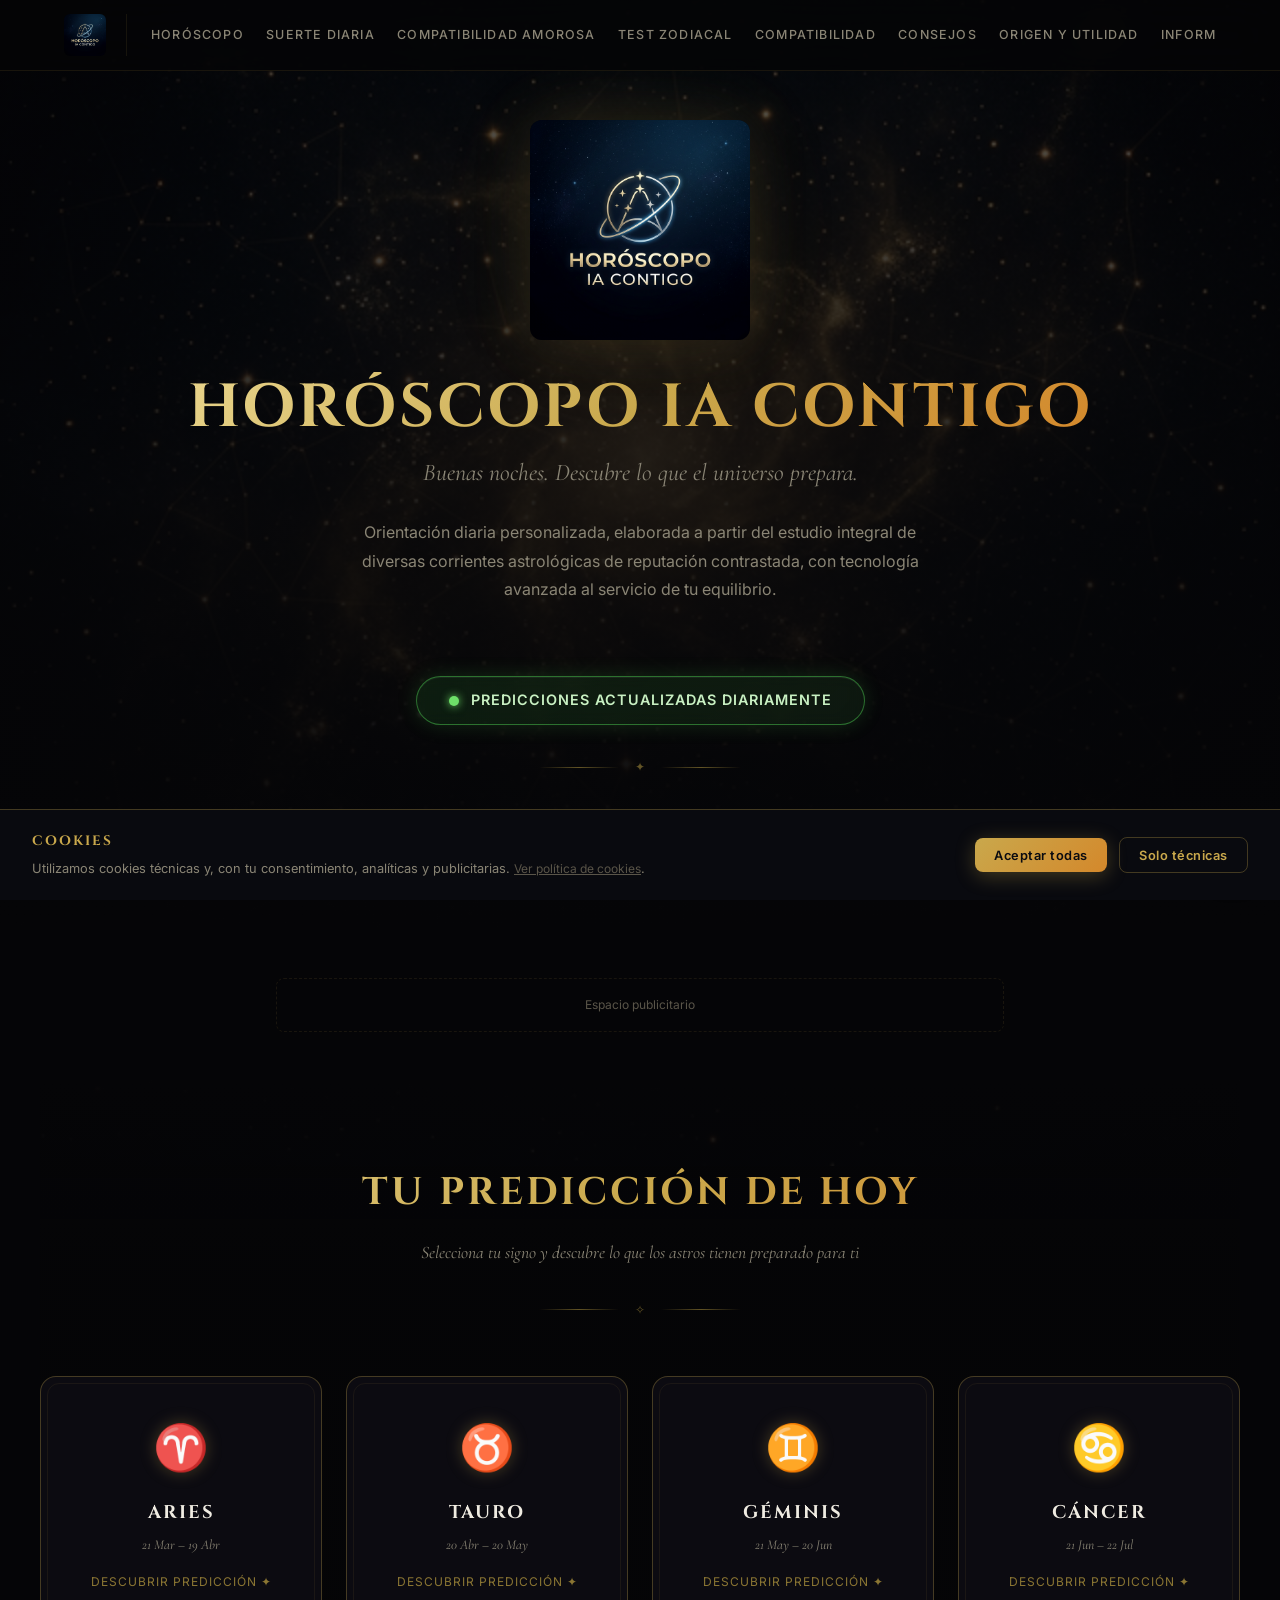
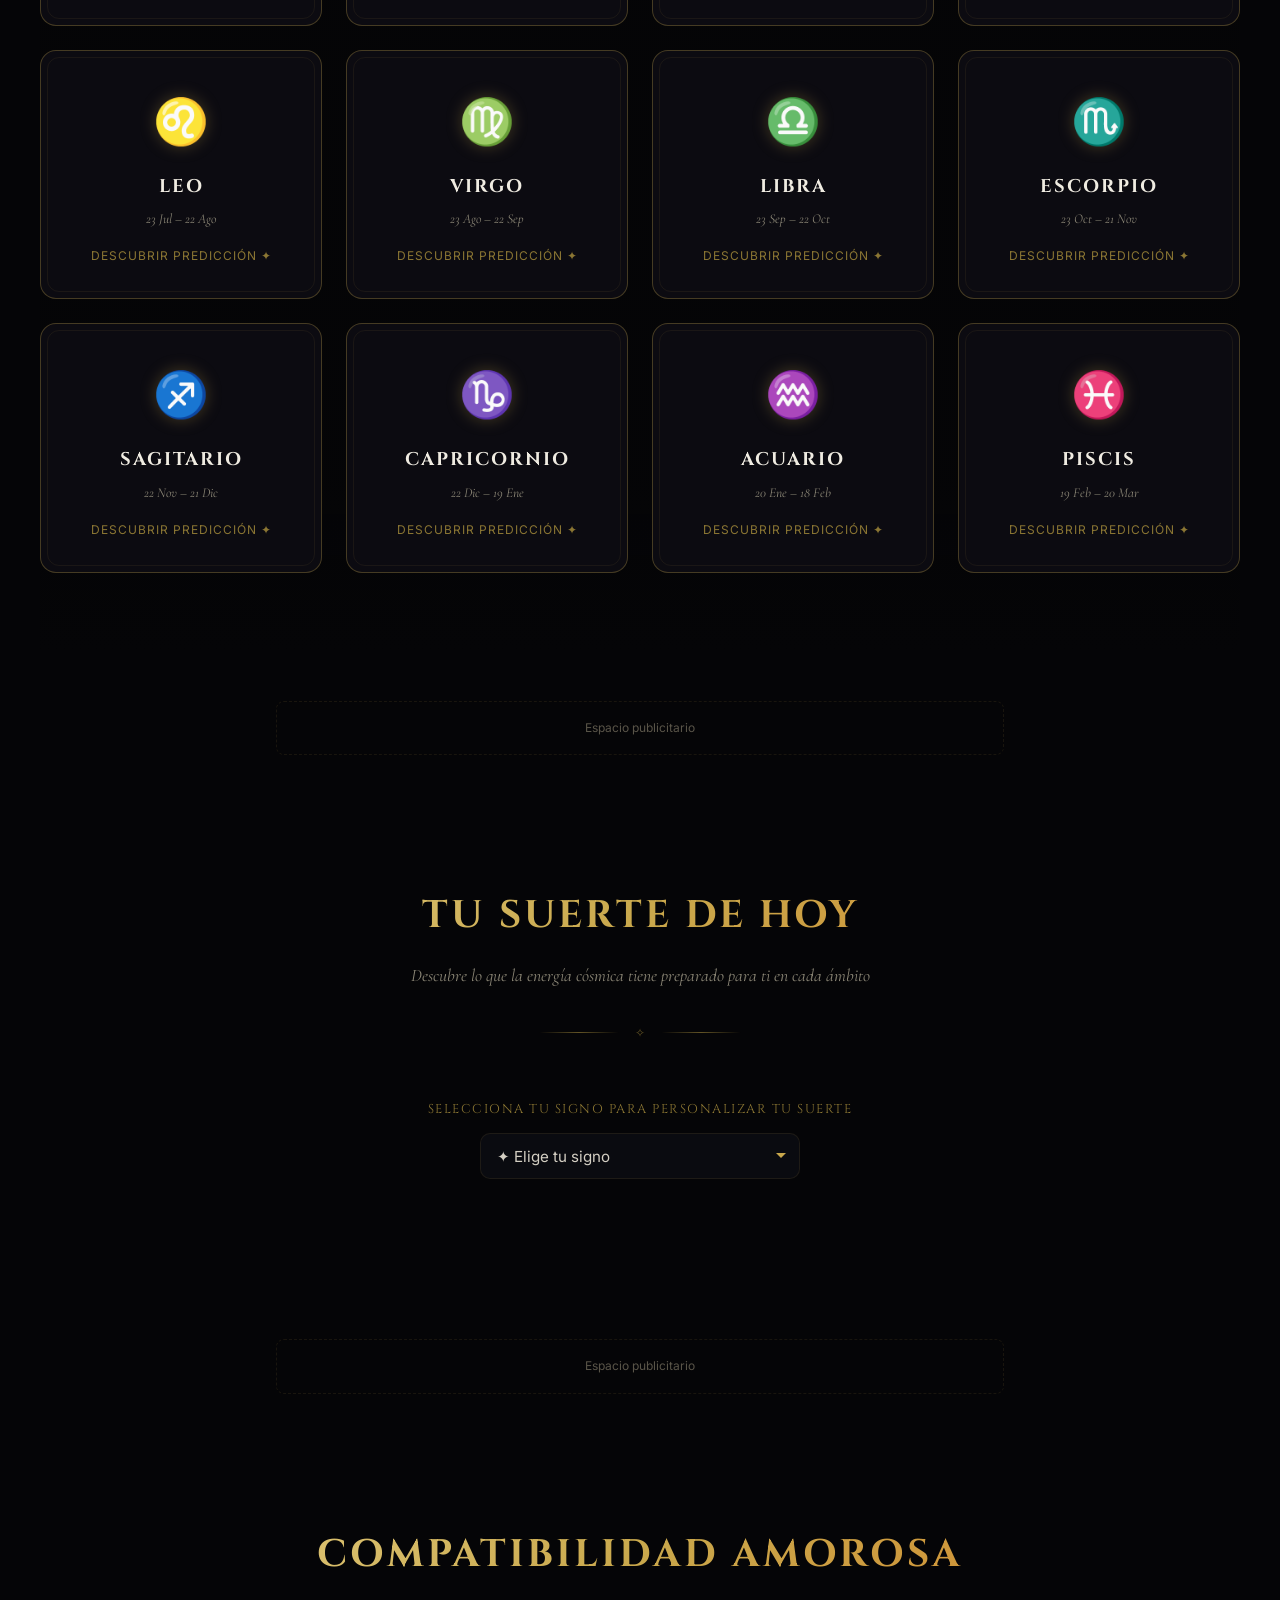
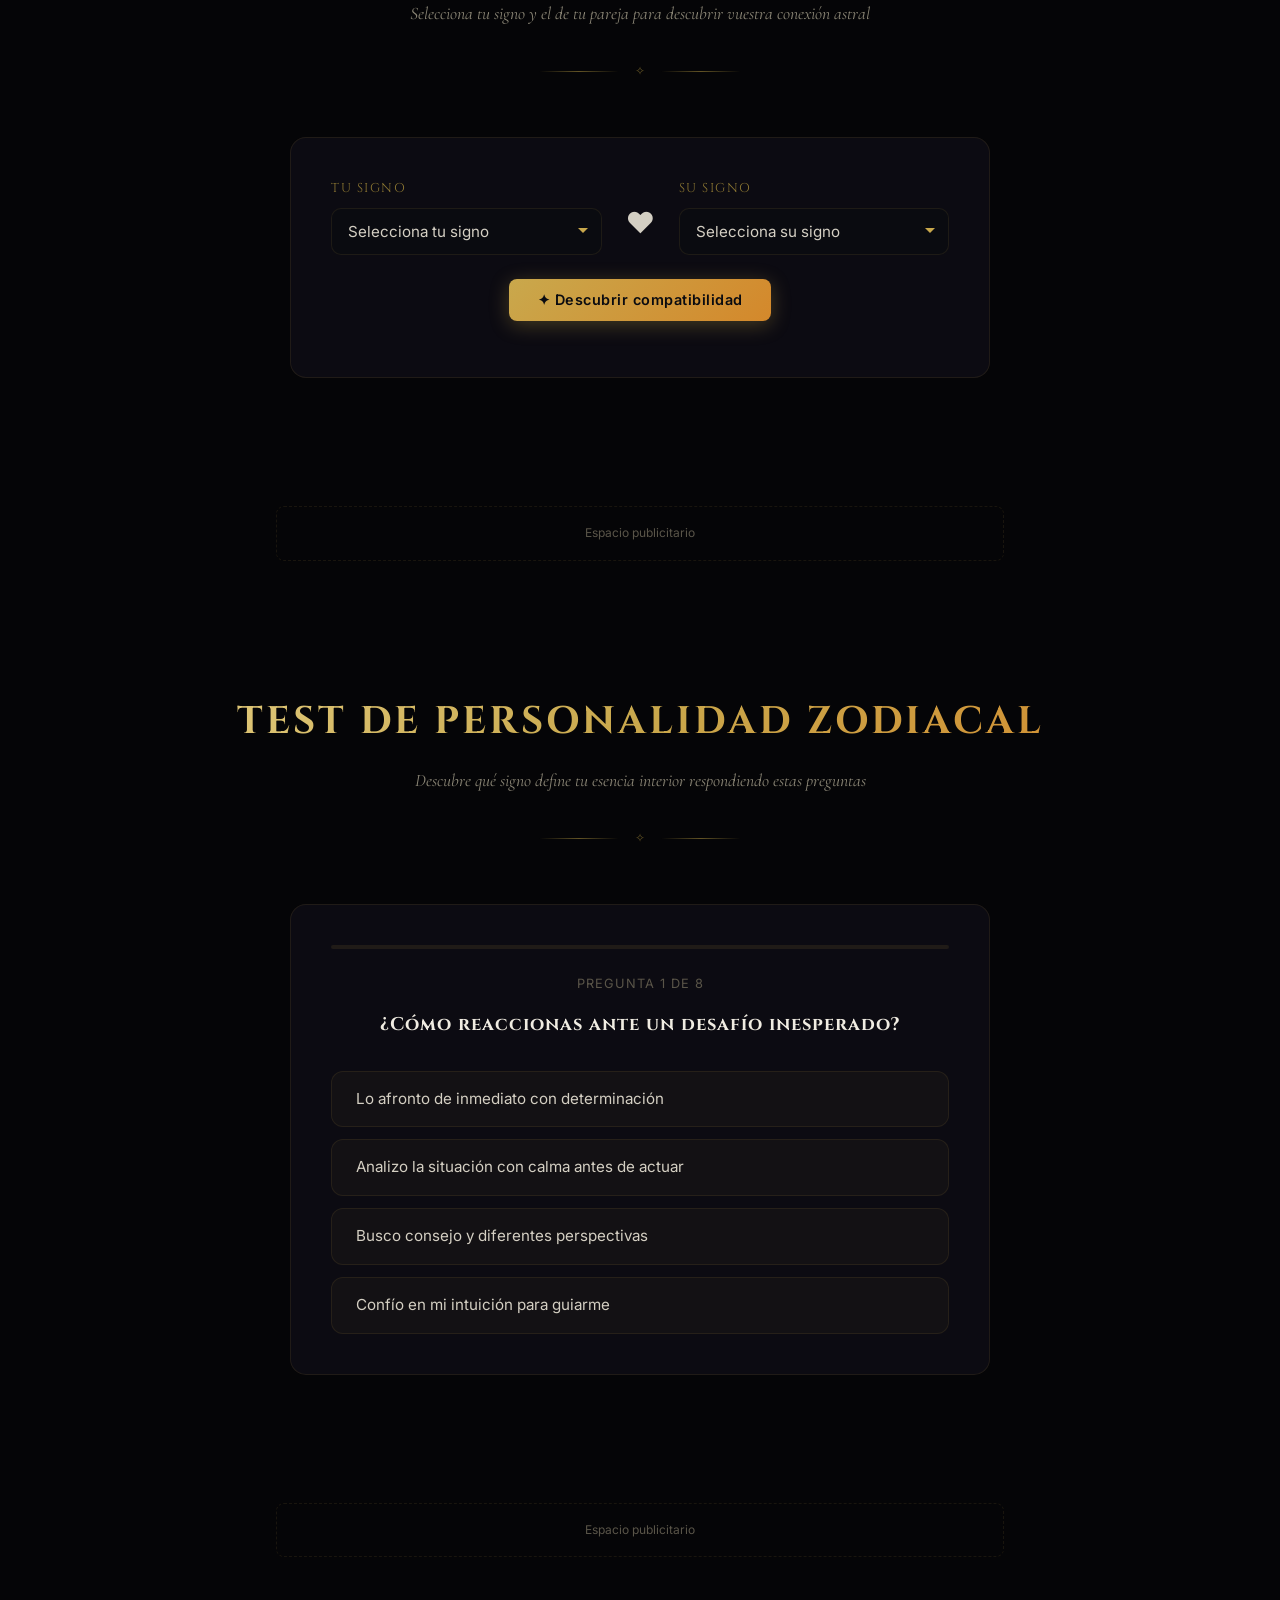
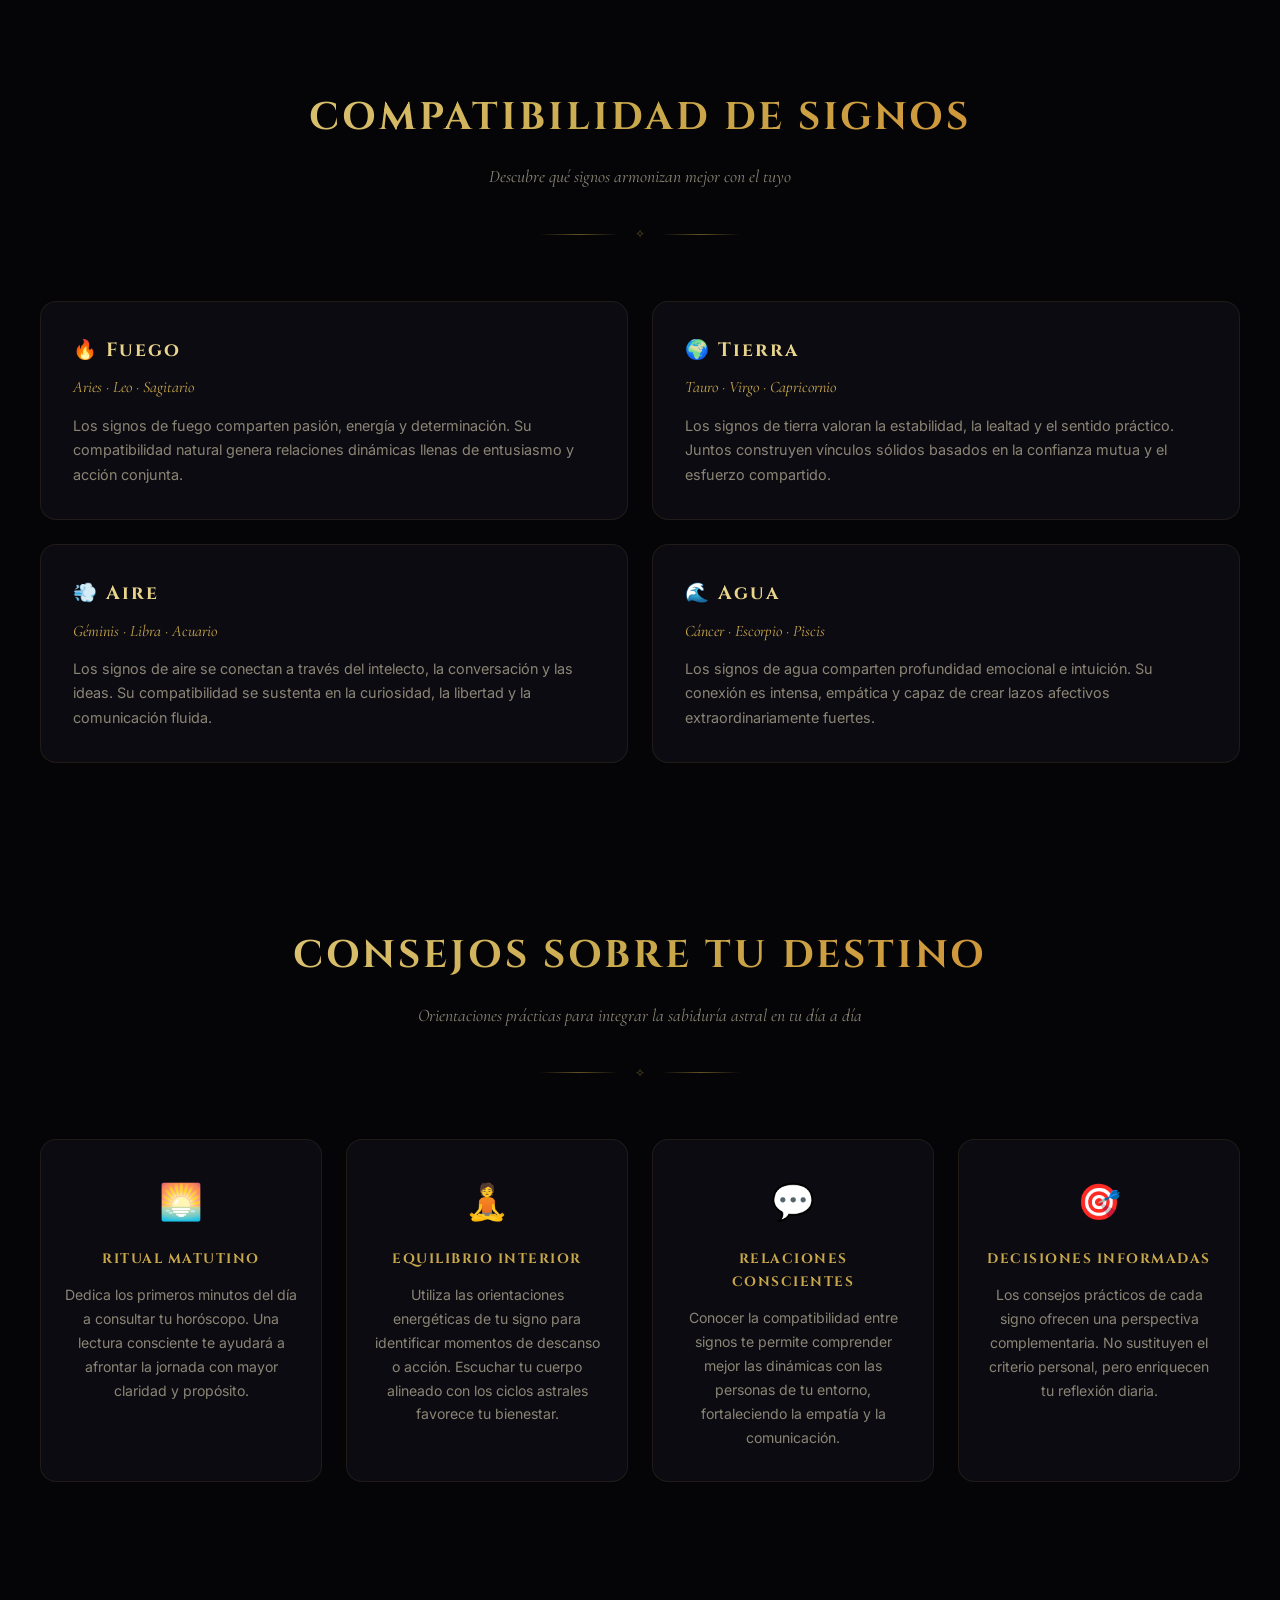
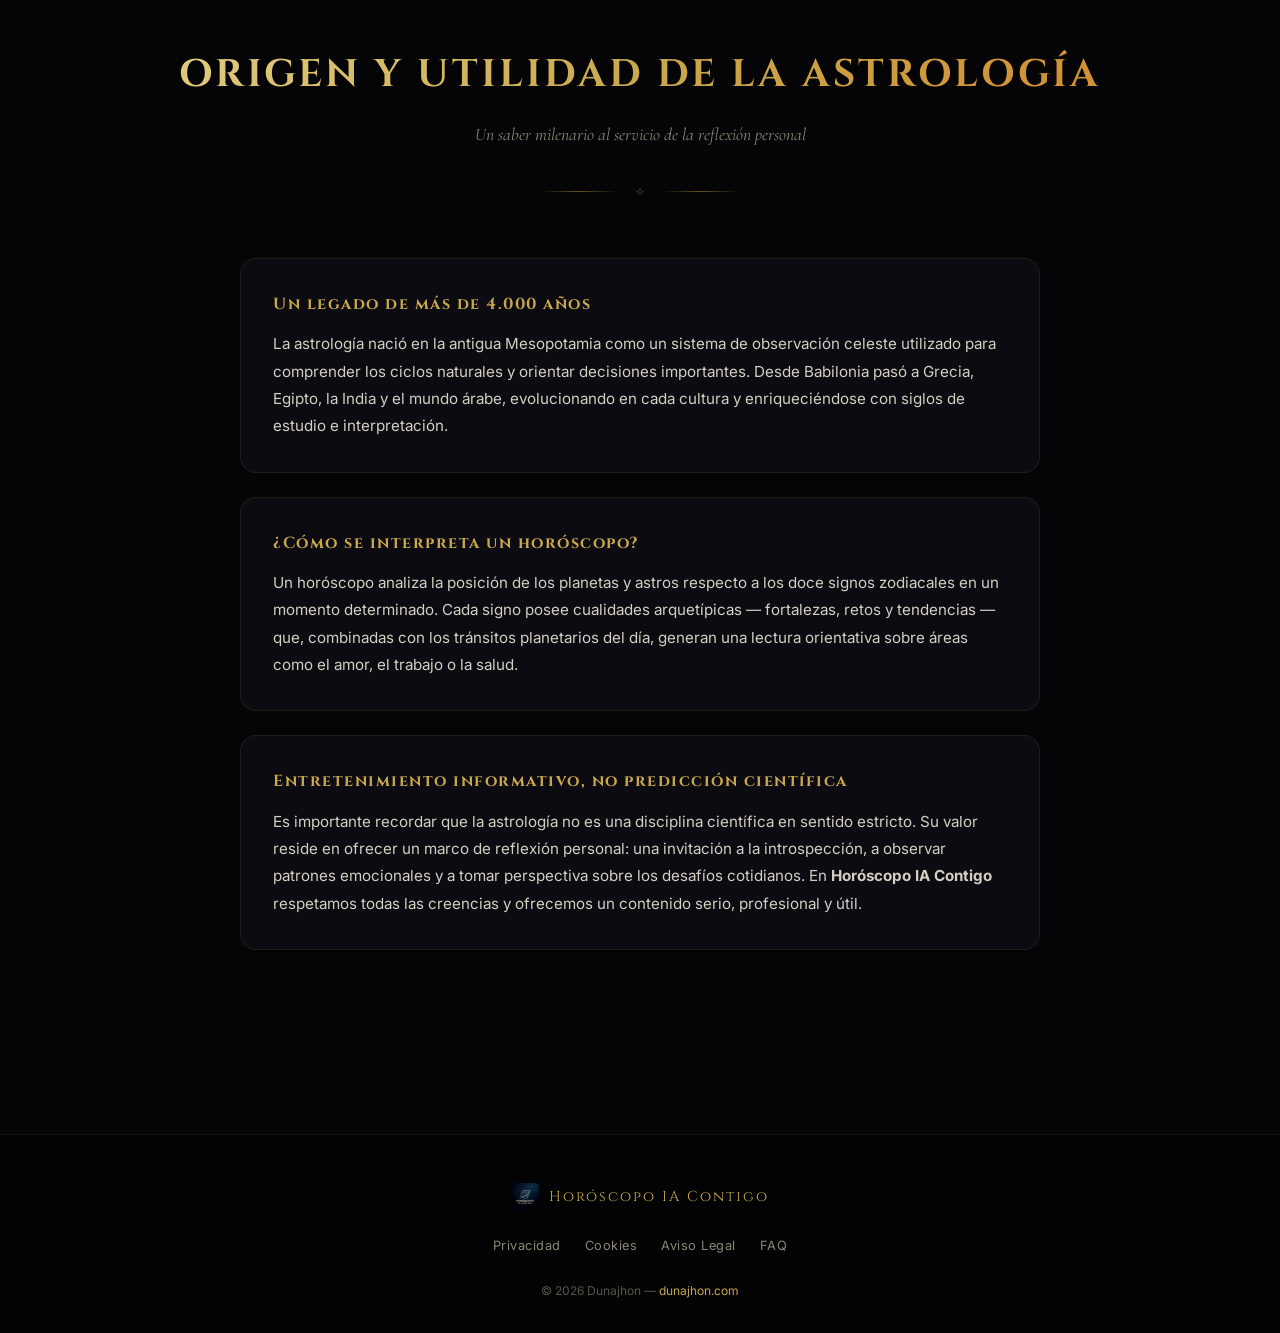
==== commit 14bb05f7: "Update website" ====
--- a/index.html
+++ b/index.html
@@ -62,7 +62,7 @@
     <!-- ═══ NAVIGATION ═══ -->
     <header class="site-nav" role="banner">
         <div class="container nav-inner">
-            <a href="index.html" class="nav-brand" aria-label="Inicio">
+            <a href="#hero" class="nav-brand" aria-label="Inicio" id="logo-link">
                 <img src="assets/images/logo.png" alt="Horóscopo IA Contigo" class="nav-logo-lg">
             </a>
             <button class="nav-toggle" id="nav-toggle" aria-label="Abrir menú" aria-expanded="false">☰</button>
@@ -331,7 +331,7 @@
                 <!-- Injected by JS -->
             </div>
             <div class="modal-footer-actions">
-                <button class="btn btn-ghost" id="check-compatibility">✦ Ver compatibilidad</button>
+                <button class="btn btn-gold" id="check-compatibility">✦ Ver Compatibilidad del Día</button>
             </div>
         </div>
     </div>
@@ -405,7 +405,7 @@
                 <a href="aviso-legal.html">Aviso Legal</a>
                 <a href="faq.html">FAQ</a>
             </nav>
-            <p class="footer-copy">&copy; <span id="current-year"></span> Dunajhon — dunajhon0@gmail.com — <a
+            <p class="footer-copy">&copy; <span id="current-year"></span> Dunajhon — <a
                     href="https://www.dunajhon.com">dunajhon.com</a></p>
         </div>
     </footer>
--- a/assets/css/styles.css
+++ b/assets/css/styles.css
@@ -243,29 +243,34 @@
     justify-content: space-between;
     align-items: center;
     height: 70px;
+    gap: 1.5rem;
 }
 
 .nav-brand {
     display: flex;
     align-items: center;
-    gap: 0.75rem;
+    gap: 0.65rem;
     text-decoration: none;
+    flex-shrink: 0;
+    padding-right: 1.25rem;
+    border-right: 1px solid var(--border-subtle);
 }
 
 .nav-brand img {
-    height: 48px;
+    height: 42px;
     width: auto;
     border-radius: 6px;
-    transition: transform 0.3s;
+    transition: transform 0.3s, box-shadow 0.3s;
 }
 
 .nav-brand img:hover {
     transform: scale(1.08);
+    box-shadow: 0 0 18px rgba(201, 168, 76, 0.3);
 }
 
 .nav-brand span {
     font-family: var(--font-display);
-    font-size: 1.1rem;
+    font-size: 1rem;
     color: var(--gold);
     letter-spacing: 2px;
     text-transform: uppercase;
@@ -273,34 +278,38 @@
 
 .nav-links {
     display: flex;
-    gap: 2rem;
+    gap: 1.4rem;
     align-items: center;
+    flex-wrap: nowrap;
+    overflow: hidden;
 }
 
 .nav-links a {
     font-family: var(--font-body);
-    font-size: 0.85rem;
+    font-size: 0.78rem;
     font-weight: 500;
     color: var(--text-muted);
     text-transform: uppercase;
-    letter-spacing: 1.5px;
+    letter-spacing: 1.2px;
     transition: var(--transition);
     position: relative;
+    white-space: nowrap;
+    padding: 0.25rem 0;
 }
 
 .nav-links a::after {
     content: '';
     position: absolute;
-    bottom: -4px;
+    bottom: -3px;
     left: 0;
     width: 0%;
     height: 1px;
-    background: var(--gold);
+    background: linear-gradient(90deg, var(--gold), var(--amber));
     transition: width 0.3s var(--ease-out);
 }
 
 .nav-links a:hover {
-    color: var(--gold);
+    color: var(--gold-light);
 }
 
 .nav-links a:hover::after {
@@ -747,6 +756,26 @@
 .modal-footer-actions {
     margin-top: 2rem;
     text-align: center;
+    padding-top: 1.25rem;
+    border-top: 1px solid var(--border-subtle);
+}
+
+.modal-footer-actions .btn {
+    font-size: 1rem;
+    padding: 0.9rem 2.2rem;
+    letter-spacing: 1px;
+    background: linear-gradient(135deg, var(--gold), var(--amber));
+    color: #0a0b10;
+    border: none;
+    box-shadow: 0 4px 22px rgba(201, 168, 76, 0.35);
+    font-weight: 700;
+    text-transform: uppercase;
+}
+
+.modal-footer-actions .btn:hover {
+    box-shadow: 0 6px 35px rgba(201, 168, 76, 0.55);
+    transform: translateY(-2px) scale(1.03);
+    background: linear-gradient(135deg, var(--gold-light), var(--gold));
 }
 
 /* ── Compatibility Result (inside modal) ── */
@@ -775,6 +804,95 @@
     }
 }
 
+
+/* ── Compatibility Teaser (inside modal — call to action) ── */
+.compat-teaser {
+    display: flex;
+    align-items: center;
+    gap: 1rem;
+    margin-top: 0;
+    margin-bottom: 1.75rem;
+    padding: 1.1rem 1.4rem;
+    background: linear-gradient(135deg, rgba(201, 168, 76, 0.1), rgba(212, 136, 43, 0.06));
+    border: 1px solid var(--border-gold);
+    border-radius: 14px;
+    animation: teaserPulse 3s ease-in-out infinite;
+}
+
+@keyframes teaserPulse {
+
+    0%,
+    100% {
+        border-color: rgba(201, 168, 76, 0.3);
+        box-shadow: none;
+    }
+
+    50% {
+        border-color: rgba(201, 168, 76, 0.65);
+        box-shadow: 0 0 20px rgba(201, 168, 76, 0.12);
+    }
+}
+
+.compat-teaser-icon {
+    font-size: 1.9rem;
+    flex-shrink: 0;
+    filter: drop-shadow(0 0 8px rgba(201, 168, 76, 0.4));
+    animation: teaserIconFloat 2.5s ease-in-out infinite;
+}
+
+@keyframes teaserIconFloat {
+
+    0%,
+    100% {
+        transform: translateY(0) rotate(0deg);
+    }
+
+    50% {
+        transform: translateY(-4px) rotate(12deg);
+    }
+}
+
+.compat-teaser-text {
+    flex: 1;
+    display: flex;
+    flex-direction: column;
+    gap: 0.25rem;
+}
+
+.compat-teaser-text strong {
+    font-family: var(--font-display);
+    font-size: 0.88rem;
+    letter-spacing: 1px;
+    color: var(--gold-light);
+    text-transform: uppercase;
+}
+
+.compat-teaser-text span {
+    font-size: 0.82rem;
+    color: var(--text-muted);
+    line-height: 1.4;
+}
+
+.compat-teaser-arrow {
+    font-size: 1.4rem;
+    color: var(--gold);
+    flex-shrink: 0;
+    animation: arrowBounce 1.4s ease-in-out infinite;
+}
+
+@keyframes arrowBounce {
+
+    0%,
+    100% {
+        transform: translateY(0);
+        opacity: 0.7;
+    }
+
+    50% {
+        transform: translateY(5px);
+        opacity: 1;
+    }
+}
 
 /* ══════════════════════════════════════════════════════════════
    BUTTONS
@@ -830,25 +948,46 @@
 .daily-badge {
     display: inline-flex;
     align-items: center;
-    gap: 0.6rem;
-    margin-top: 1.5rem;
-    padding: 0.5rem 1.4rem;
-    border: 1px solid rgba(76, 175, 80, 0.35);
-    border-radius: 30px;
-    font-size: 0.85rem;
-    font-weight: 500;
-    color: #a8d5a2;
-    letter-spacing: 0.5px;
-    background: rgba(76, 175, 80, 0.08);
+    gap: 0.75rem;
+    margin-top: 2rem;
+    padding: 0.7rem 2rem;
+    border: 1px solid rgba(76, 200, 80, 0.5);
+    border-radius: 50px;
+    font-size: 0.9rem;
+    font-weight: 600;
+    color: #c8f0c2;
+    letter-spacing: 1px;
+    background: linear-gradient(135deg, rgba(40, 130, 50, 0.18), rgba(76, 175, 80, 0.1));
+    box-shadow: 0 0 20px rgba(76, 200, 80, 0.18), inset 0 1px 0 rgba(255, 255, 255, 0.05);
+    backdrop-filter: blur(8px);
+    -webkit-backdrop-filter: blur(8px);
+    animation: badgeGlow 3s ease-in-out infinite;
+    text-transform: uppercase;
+}
+
+@keyframes badgeGlow {
+
+    0%,
+    100% {
+        box-shadow: 0 0 18px rgba(76, 200, 80, 0.18), inset 0 1px 0 rgba(255, 255, 255, 0.05);
+        border-color: rgba(76, 200, 80, 0.5);
+    }
+
+    50% {
+        box-shadow: 0 0 35px rgba(76, 200, 80, 0.38), 0 0 60px rgba(76, 200, 80, 0.1), inset 0 1px 0 rgba(255, 255, 255, 0.08);
+        border-color: rgba(100, 230, 100, 0.75);
+    }
 }
 
 .badge-dot {
-    width: 8px;
-    height: 8px;
+    width: 10px;
+    height: 10px;
     border-radius: 50%;
-    background: #66bb6a;
+    background: #6ee069;
     display: inline-block;
+    flex-shrink: 0;
     animation: dotPulse 2s ease-in-out infinite;
+    box-shadow: 0 0 8px #6ee069;
 }
 
 @keyframes dotPulse {
@@ -856,12 +995,14 @@
     0%,
     100% {
         opacity: 1;
-        box-shadow: 0 0 4px #66bb6a;
+        box-shadow: 0 0 6px #6ee069;
+        transform: scale(1);
     }
 
     50% {
-        opacity: 0.4;
-        box-shadow: 0 0 10px #66bb6a;
+        opacity: 0.55;
+        box-shadow: 0 0 16px #6ee069;
+        transform: scale(0.85);
     }
 }
 
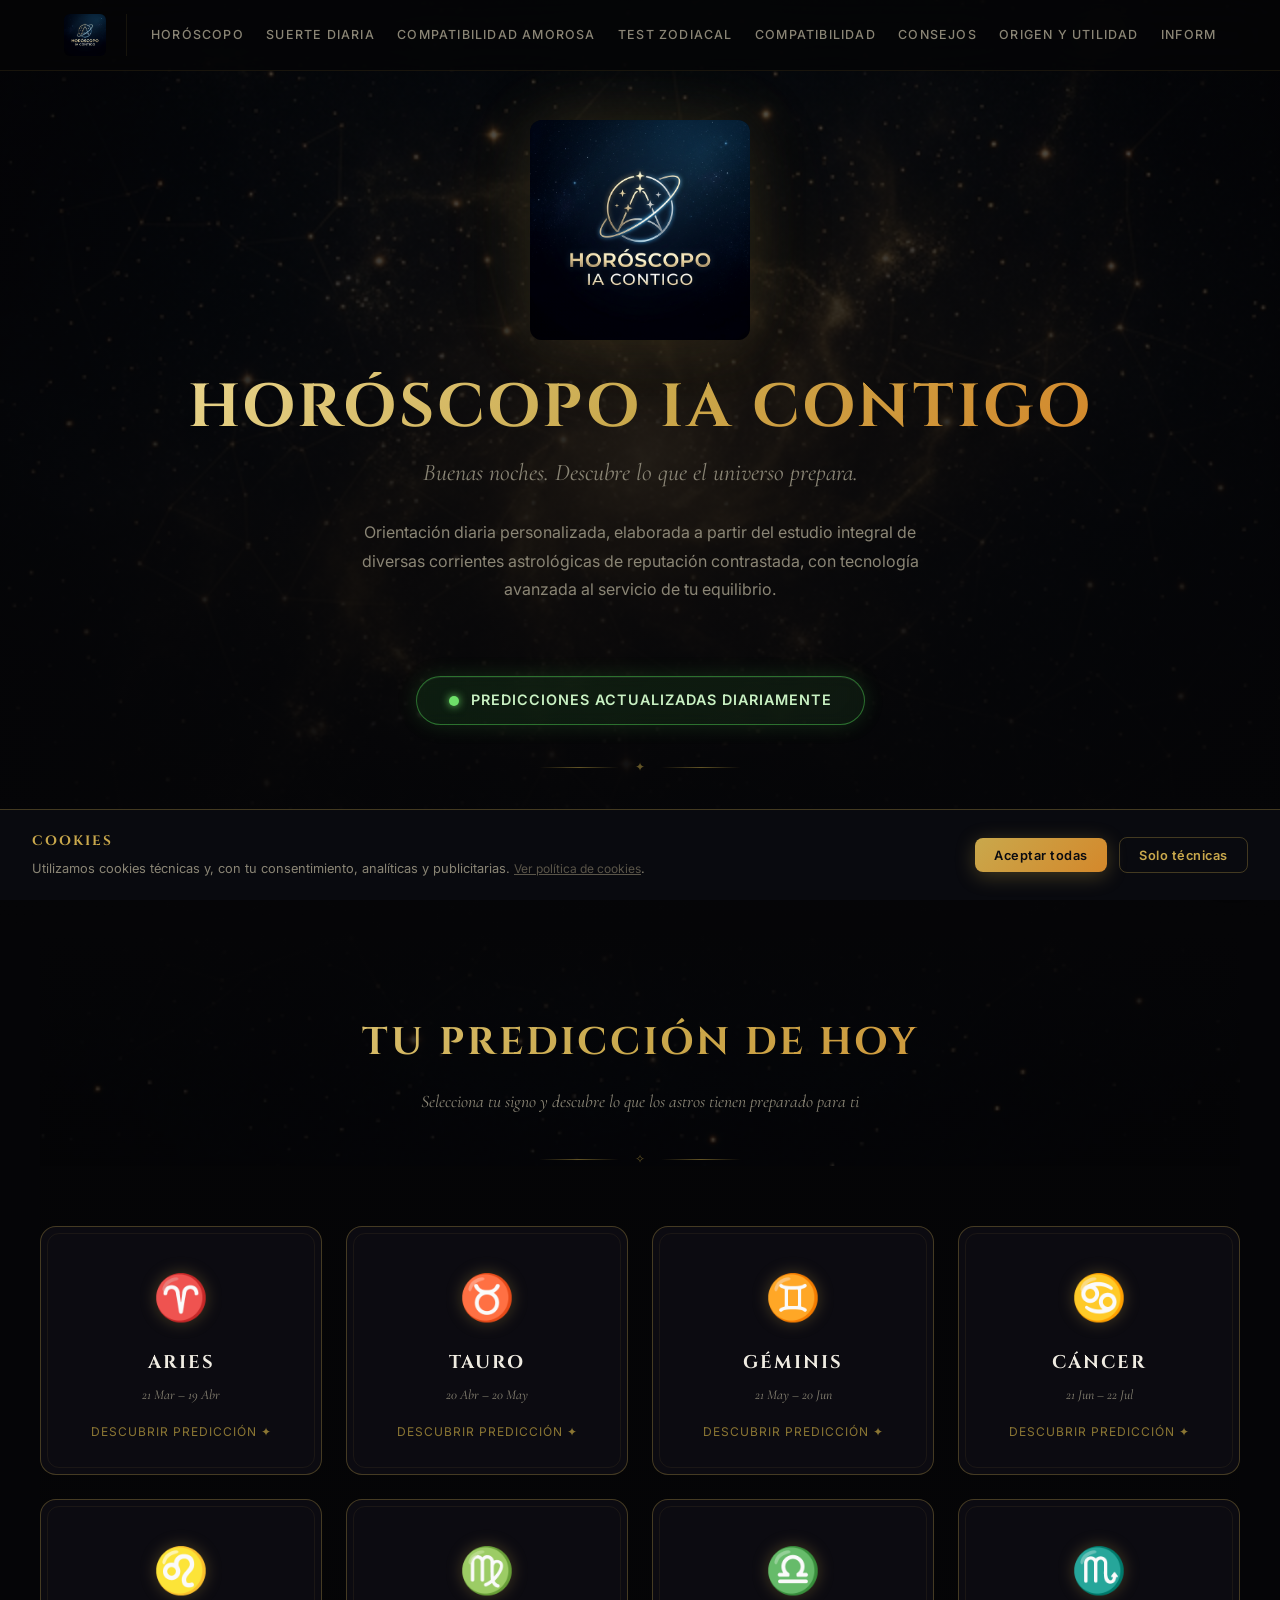
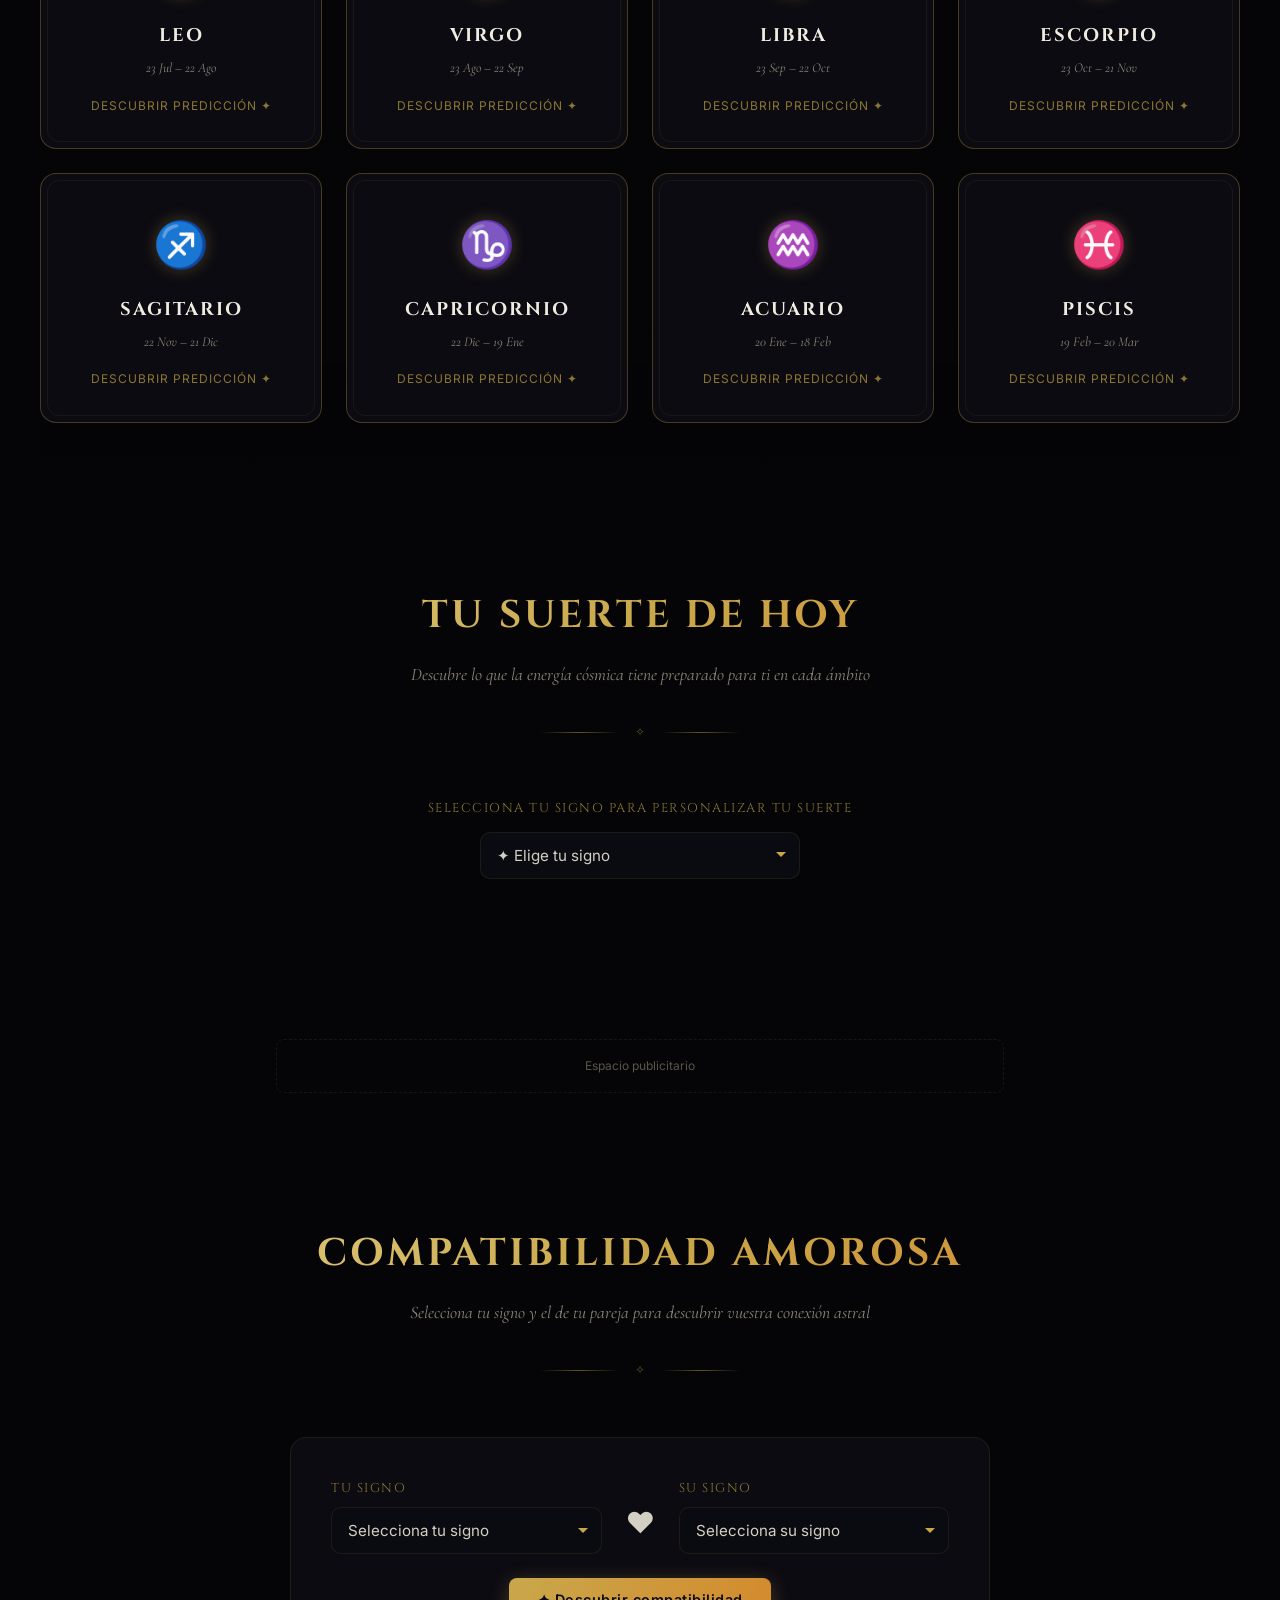
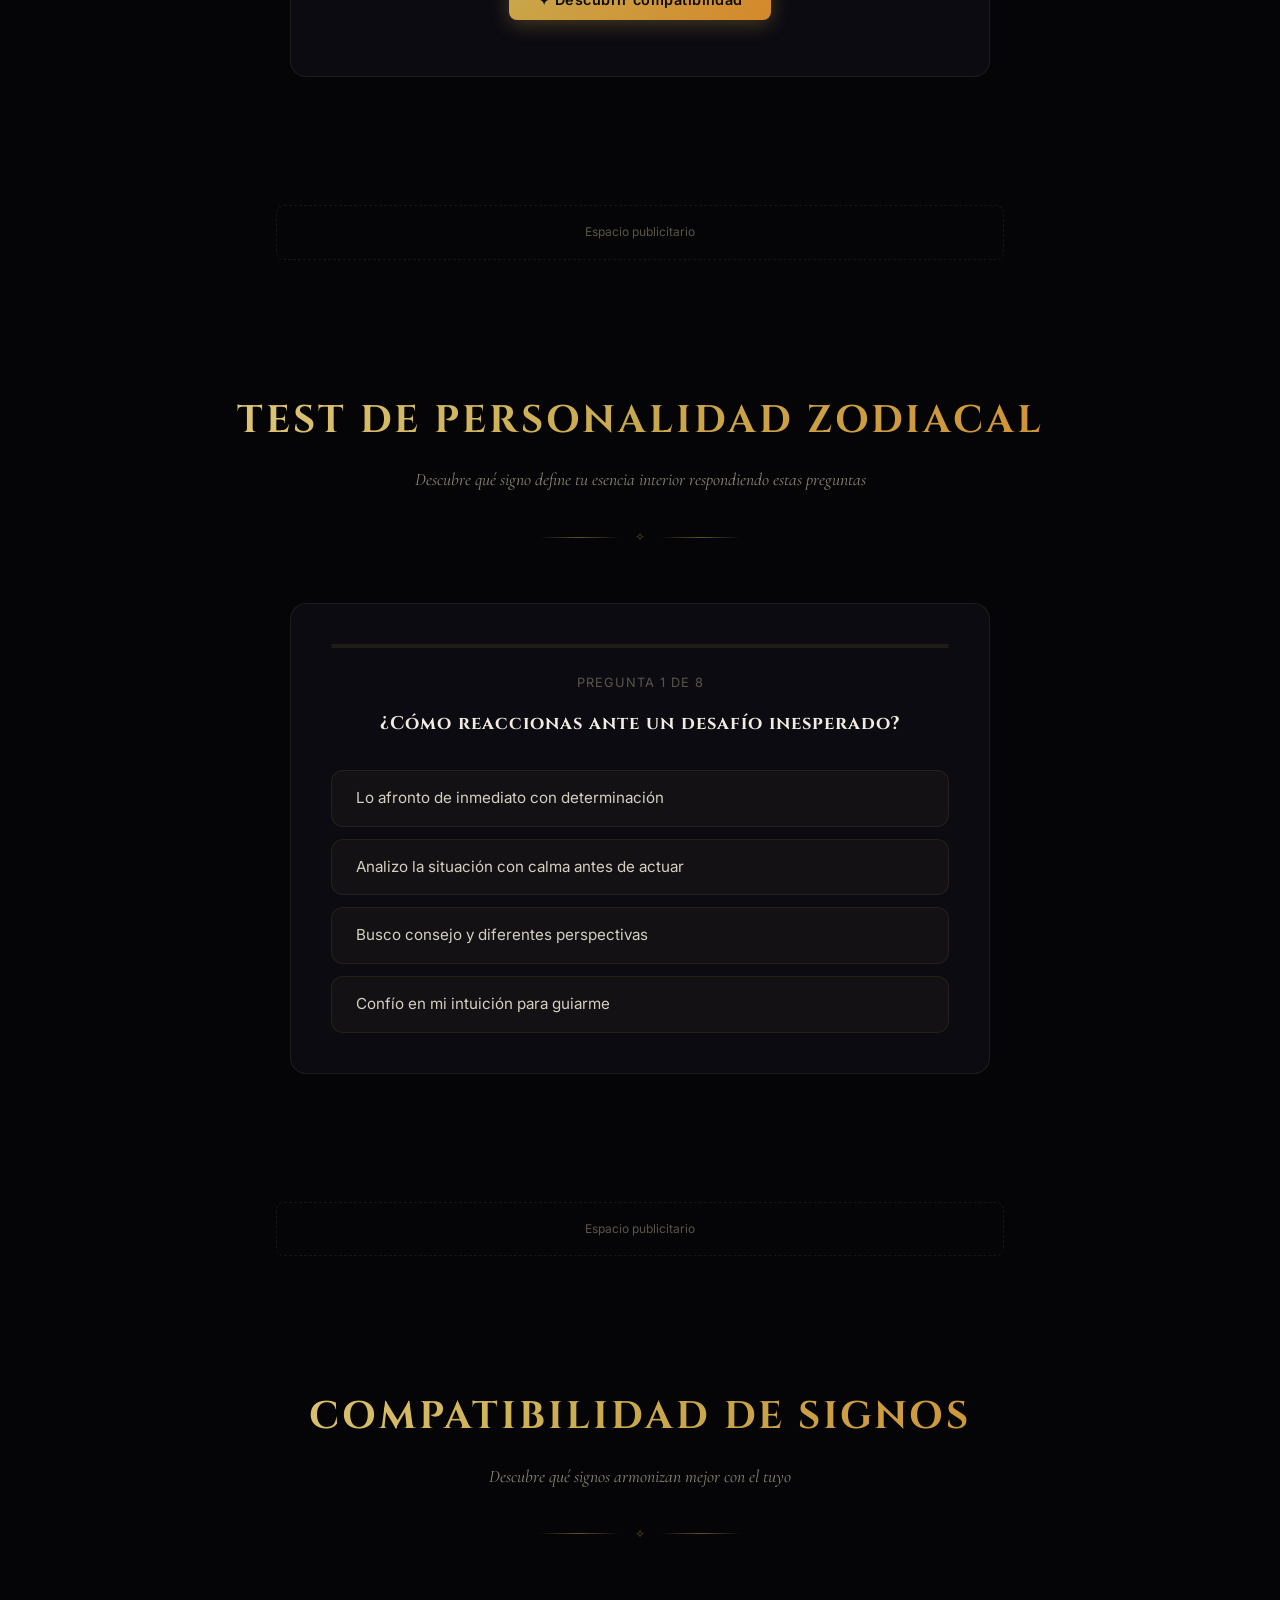
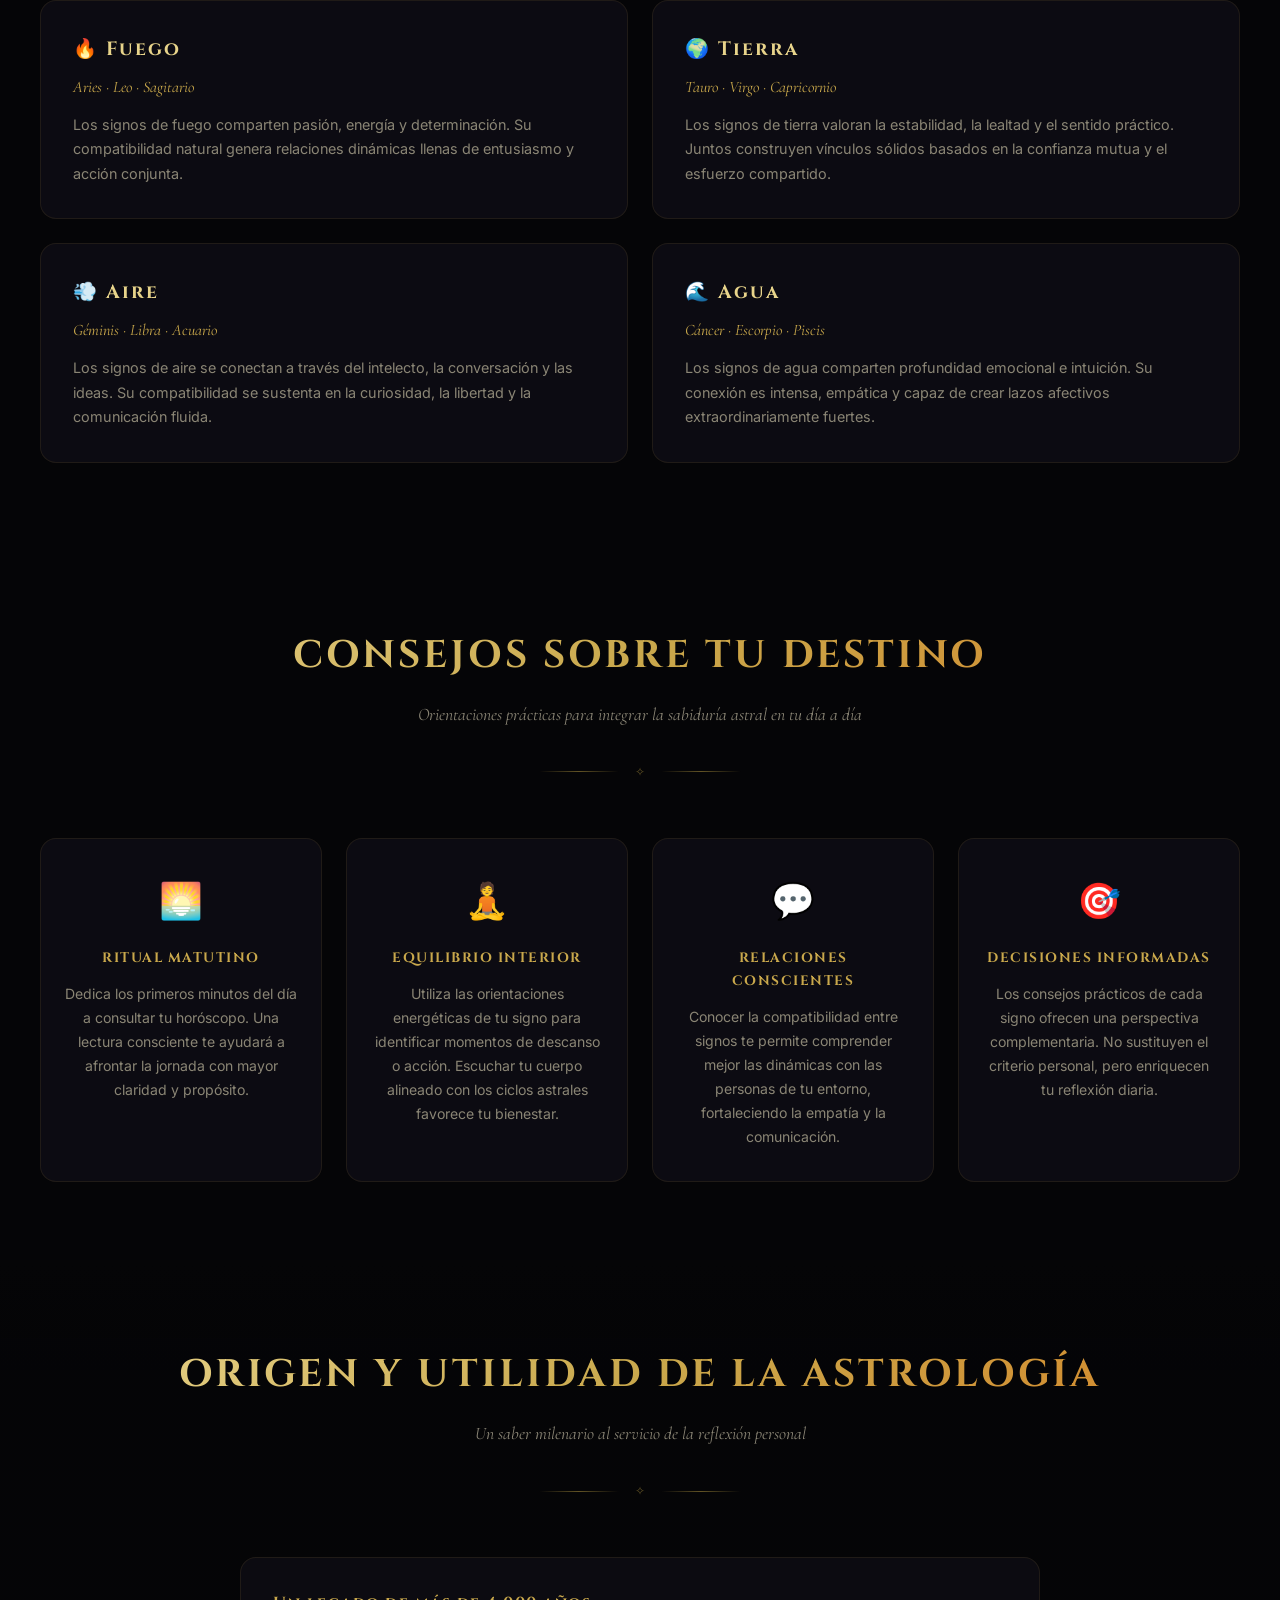
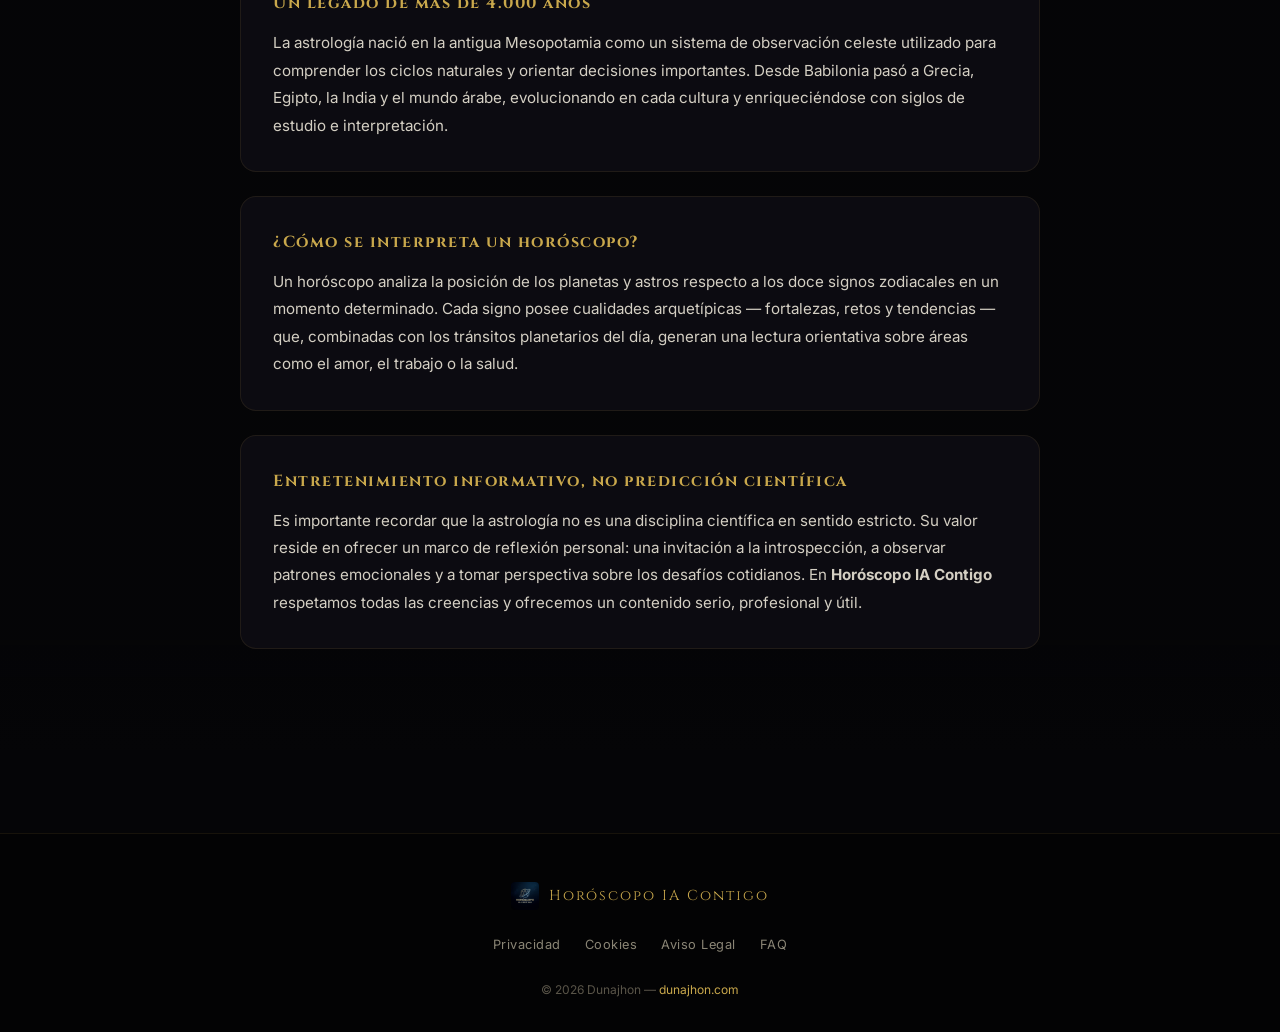
==== commit e779ce65: "Update website" ====
--- a/index.html
+++ b/index.html
@@ -104,8 +104,6 @@
         </div>
     </section>
 
-    <!-- ═══ AD SLOT ═══ -->
-    <div class="ad-slot" aria-hidden="true">Espacio publicitario</div>
 
     <!-- ═══ HOROSCOPE GRID ═══ -->
     <section class="zodiac-section container" id="horoscopo">
@@ -119,8 +117,6 @@
         </div>
     </section>
 
-    <!-- ═══ AD SLOT ═══ -->
-    <div class="ad-slot" aria-hidden="true">Espacio publicitario</div>
 
     <!-- ═══ DAILY LUCK GENERATOR ═══ -->
     <section class="interactive-section container" id="suerte-diaria">
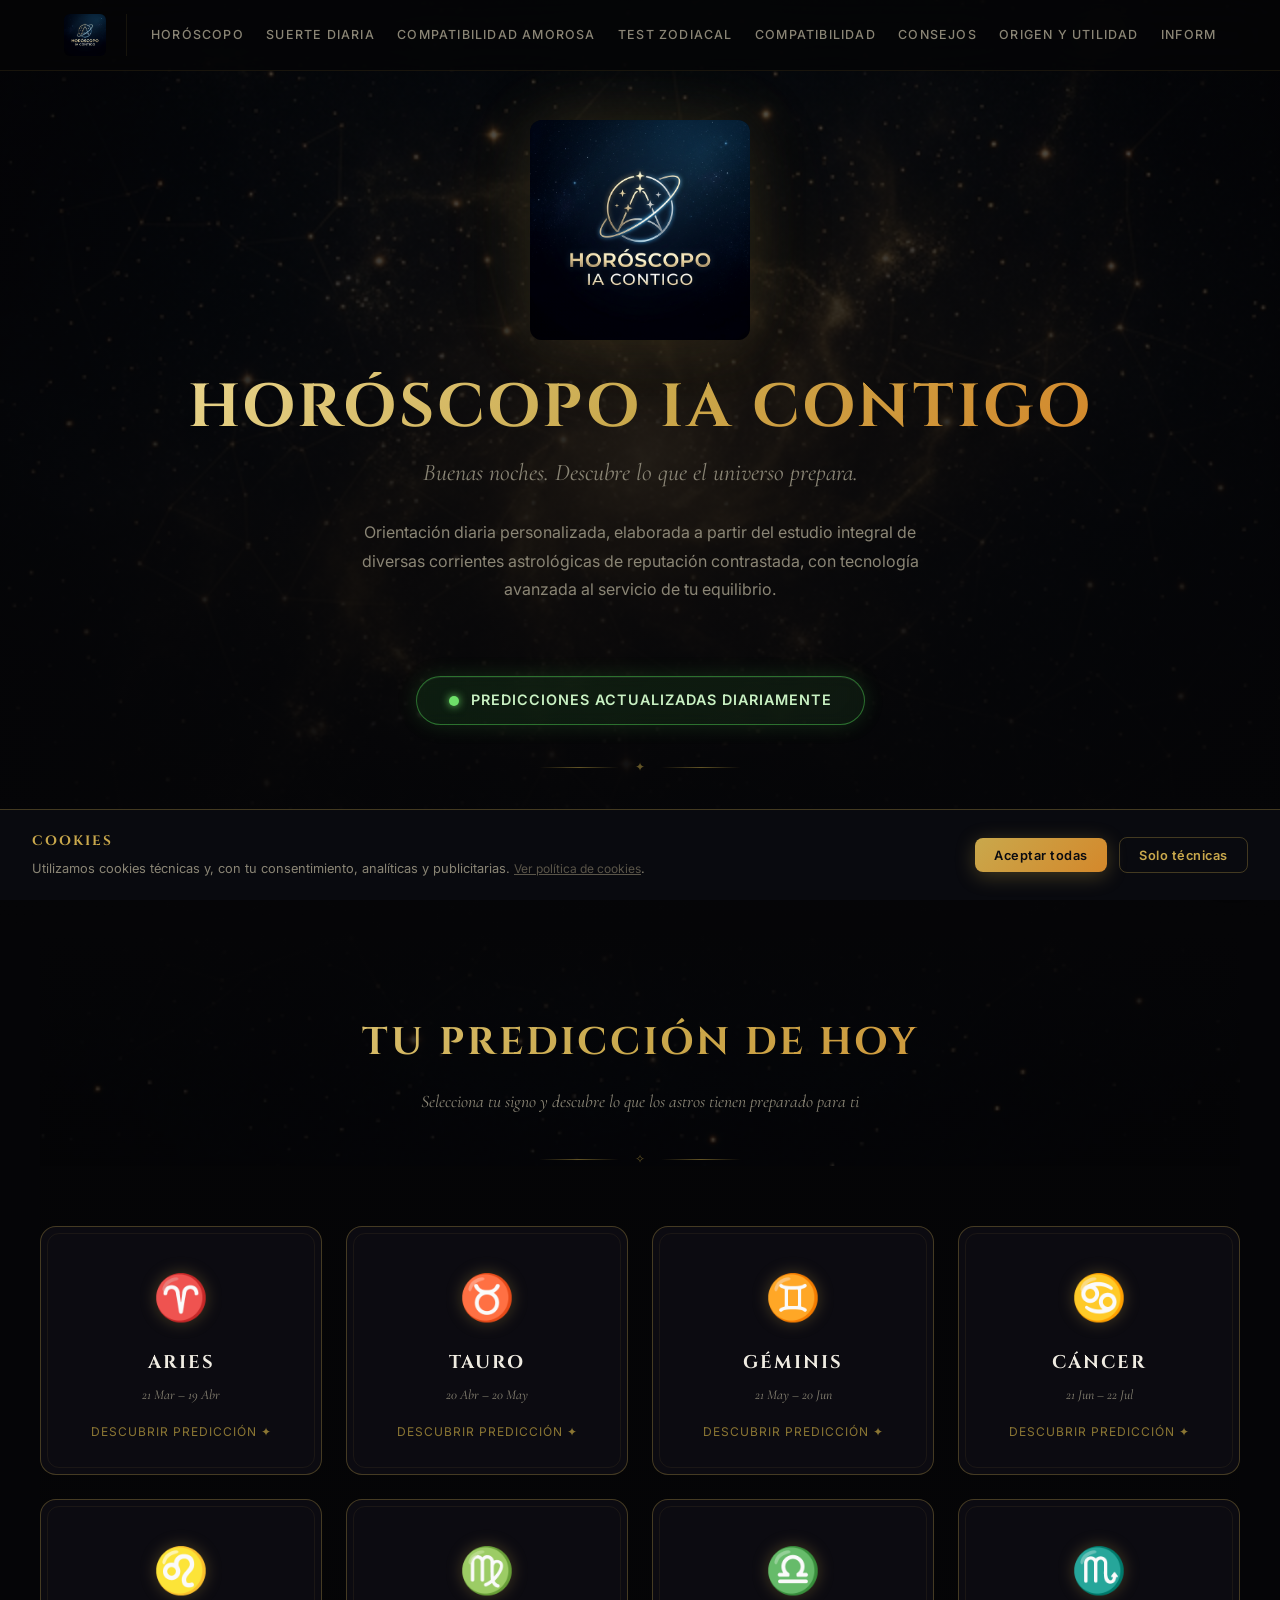
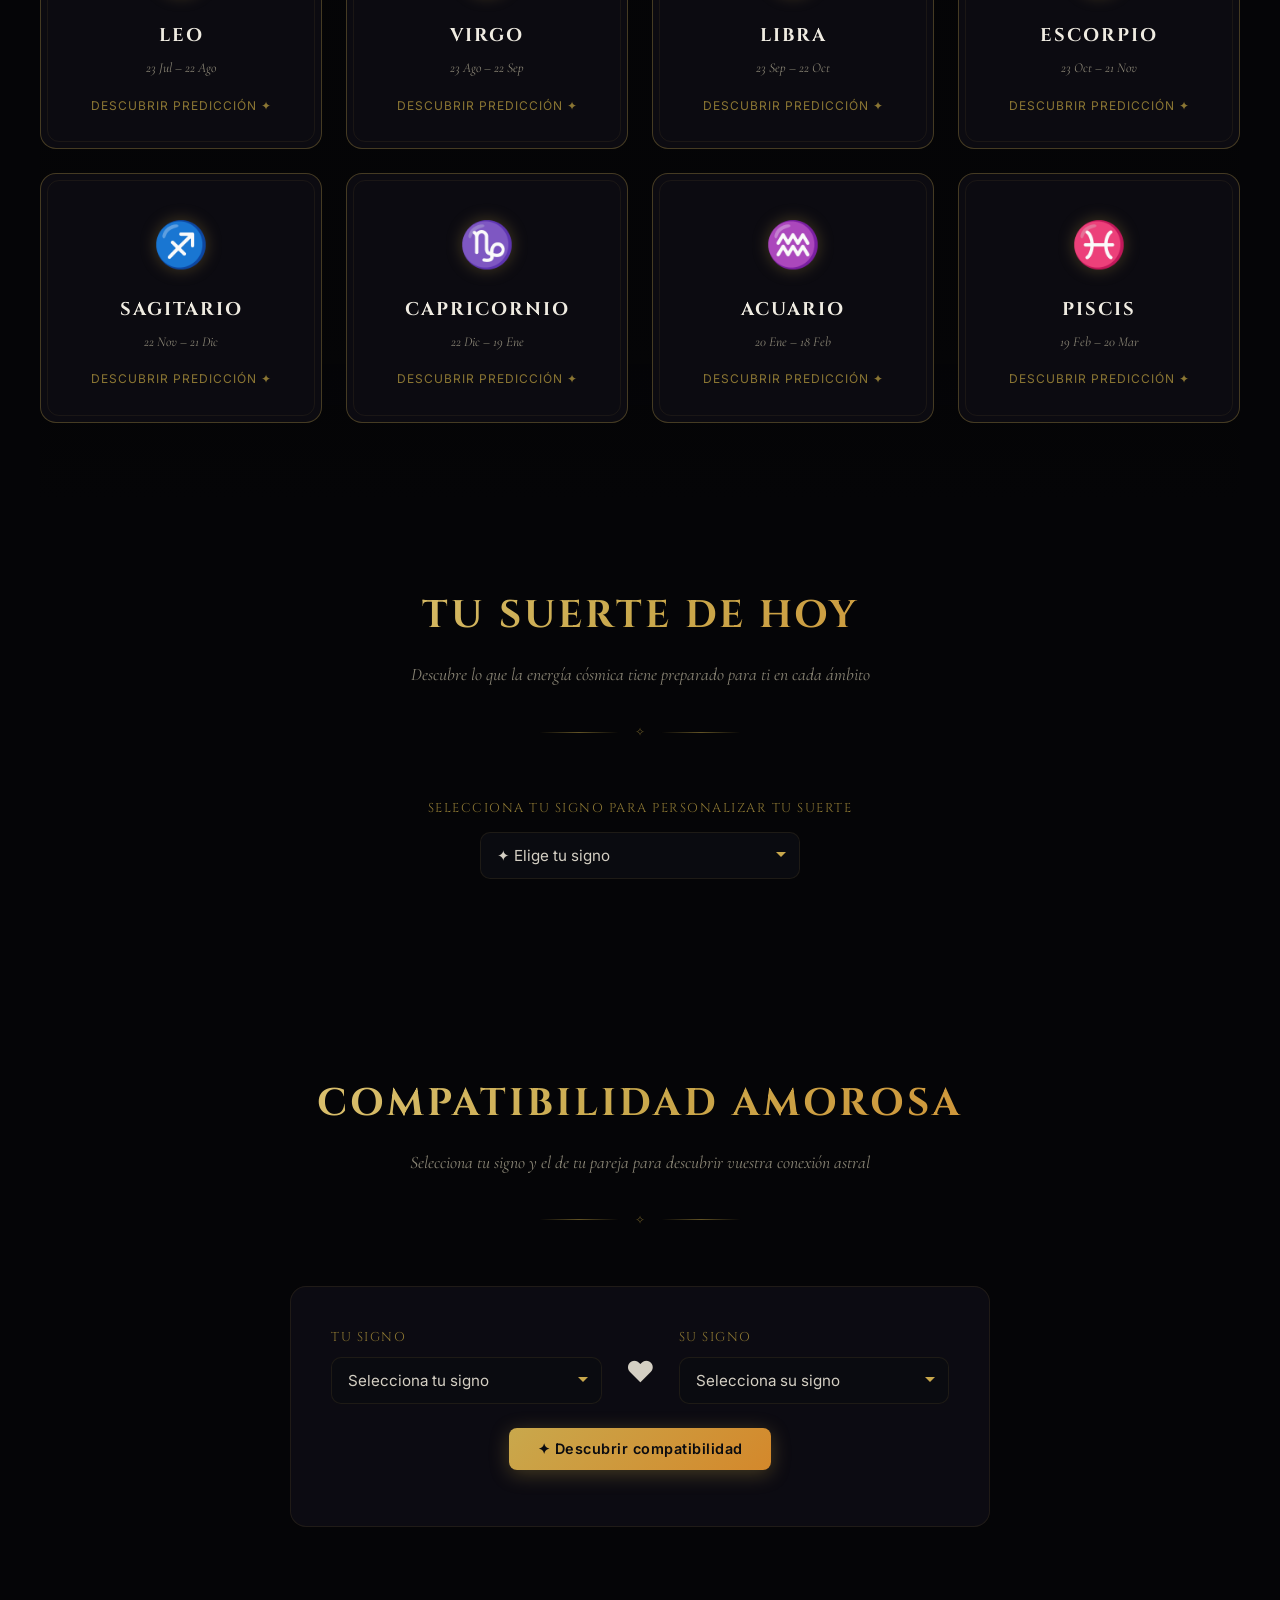
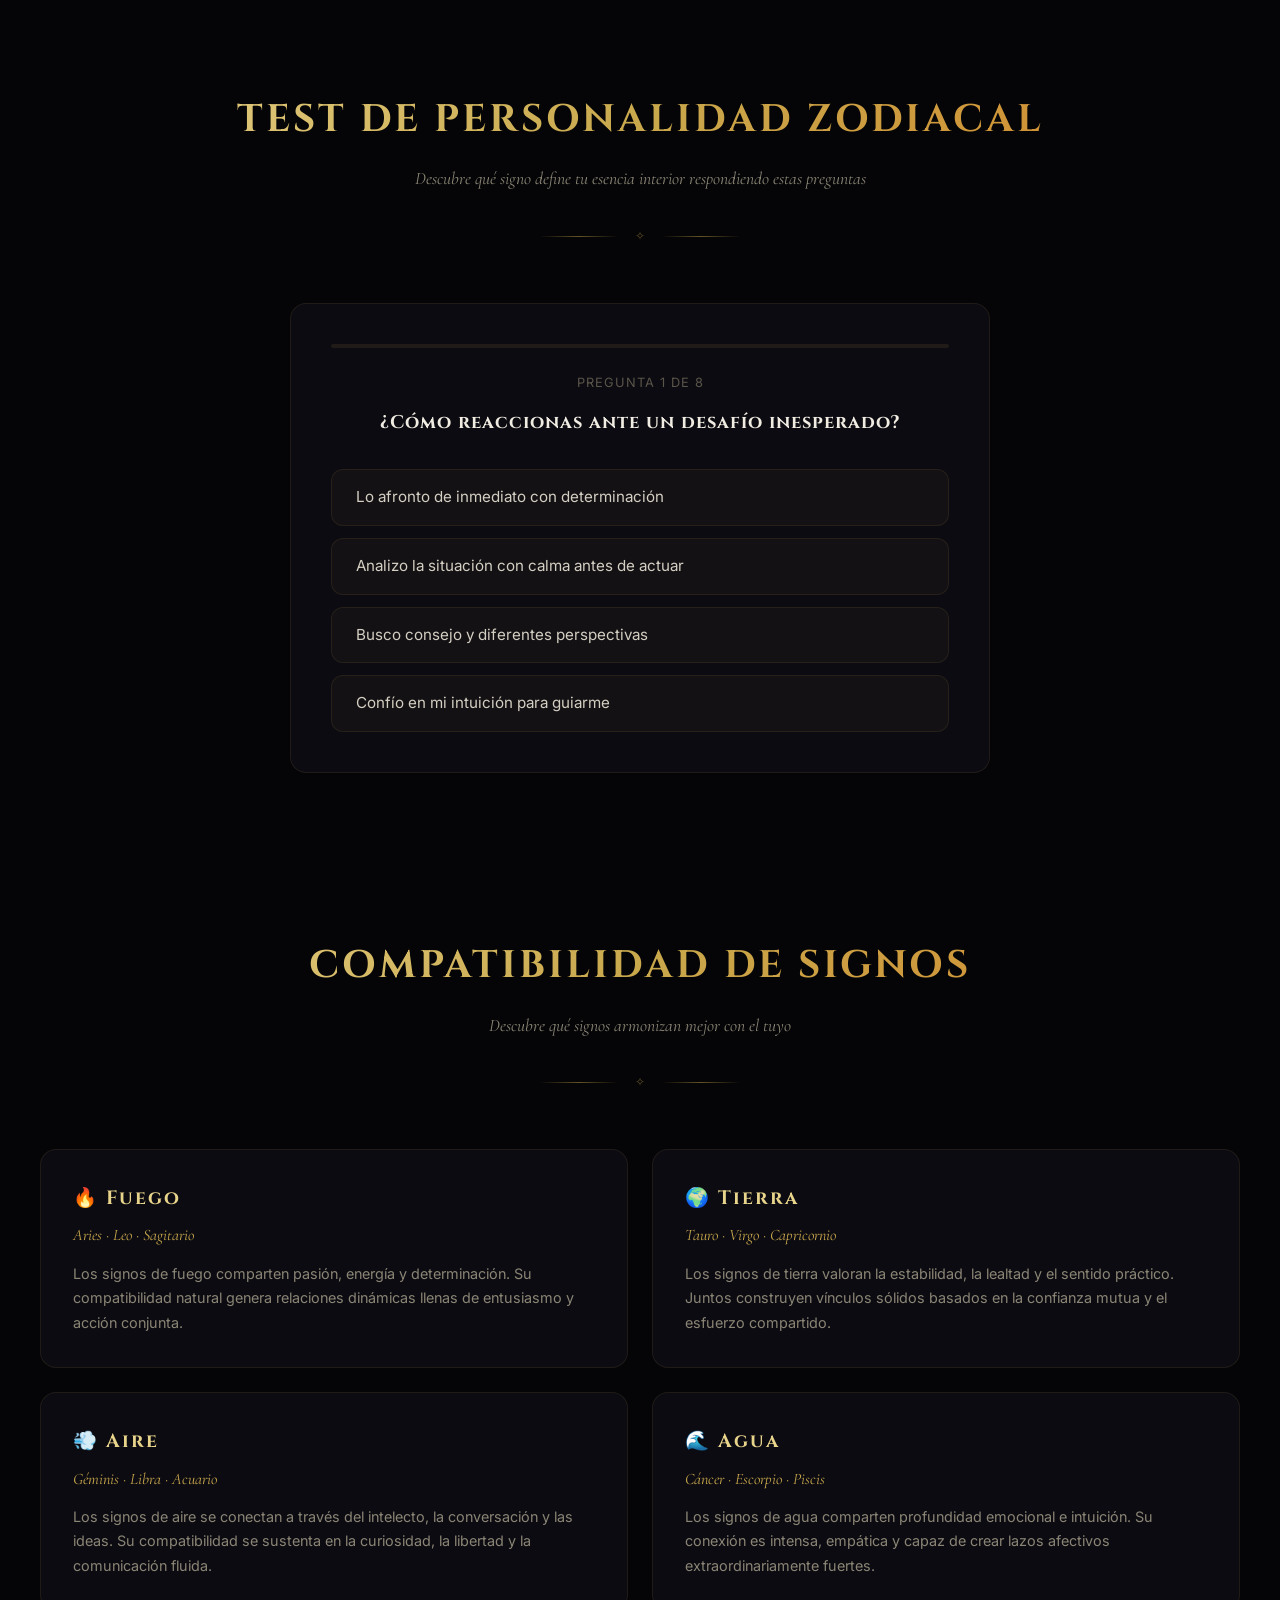
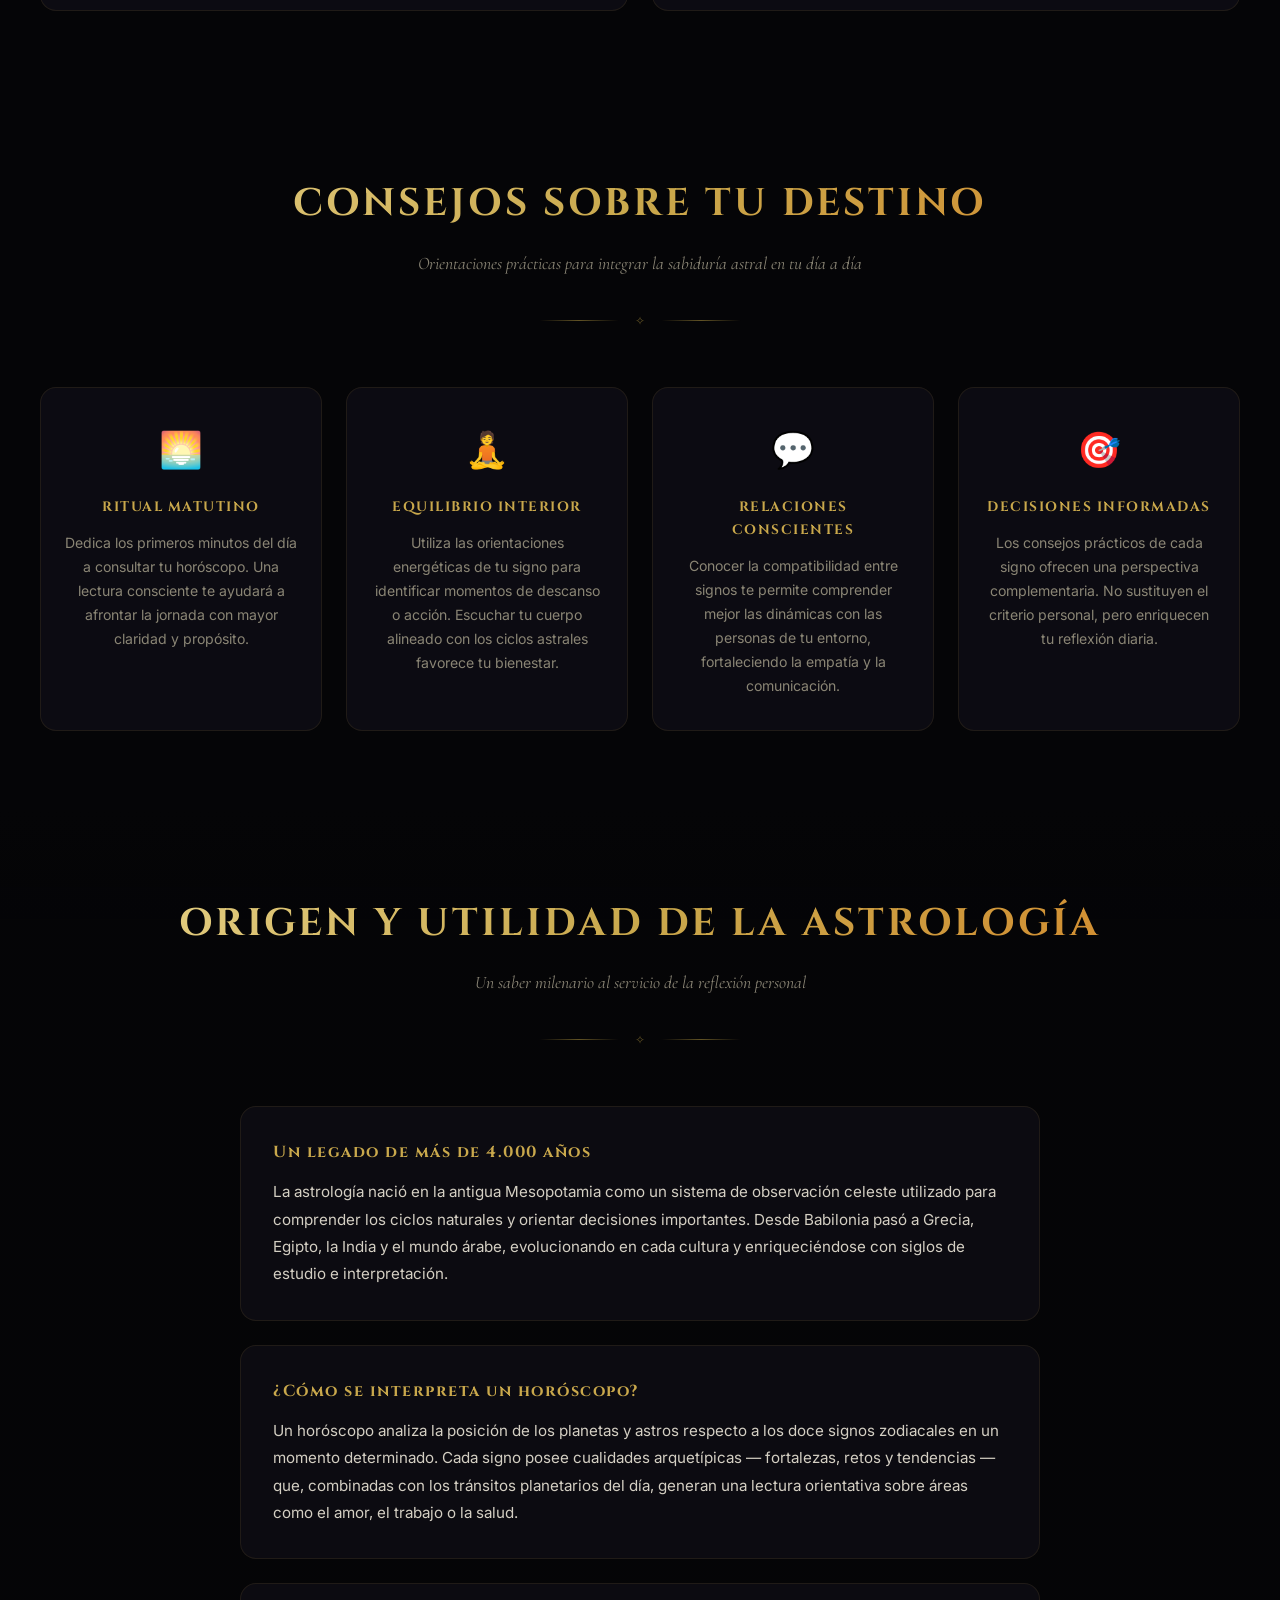
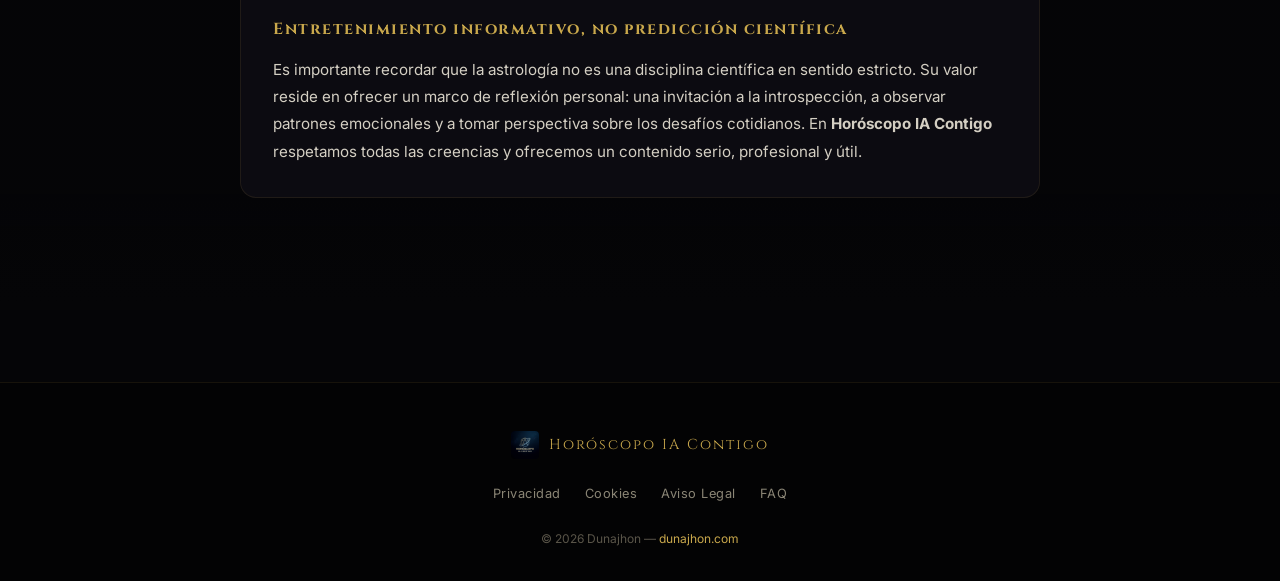
==== commit 9173d6af: "Update website" ====
--- a/index.html
+++ b/index.html
@@ -130,8 +130,7 @@
         </div>
     </section>
 
-    <!-- ═══ AD SLOT ═══ -->
-    <div class="ad-slot" aria-hidden="true">Espacio publicitario</div>
+
 
     <!-- ═══ LOVE COMPATIBILITY ═══ -->
     <section class="interactive-section container" id="compatibilidad-amorosa">
@@ -187,8 +186,7 @@
         </div>
     </section>
 
-    <!-- ═══ AD SLOT ═══ -->
-    <div class="ad-slot" aria-hidden="true">Espacio publicitario</div>
+
 
     <!-- ═══ ZODIAC PERSONALITY TEST ═══ -->
     <section class="interactive-section container" id="test-zodiacal">
@@ -204,8 +202,7 @@
         </div>
     </section>
 
-    <!-- ═══ AD SLOT ═══ -->
-    <div class="ad-slot" aria-hidden="true">Espacio publicitario</div>
+
 
     <!-- ═══ COMPATIBILIDAD ═══ -->
     <section class="compat-section container" id="compatibilidad">
--- a/assets/css/styles.css
+++ b/assets/css/styles.css
@@ -1232,19 +1232,6 @@
     text-decoration: underline;
 }
 
-/* ══════════════════════════════════════════════════════════════
-   AD SLOTS
-   ══════════════════════════════════════════════════════════════ */
-.ad-slot {
-    margin: 3rem auto;
-    padding: 1rem;
-    max-width: 728px;
-    text-align: center;
-    border: 1px dashed var(--border-subtle);
-    border-radius: 8px;
-    color: var(--text-dim);
-    font-size: 0.75rem;
-}
 
 /* ══════════════════════════════════════════════════════════════
    FOOTER
